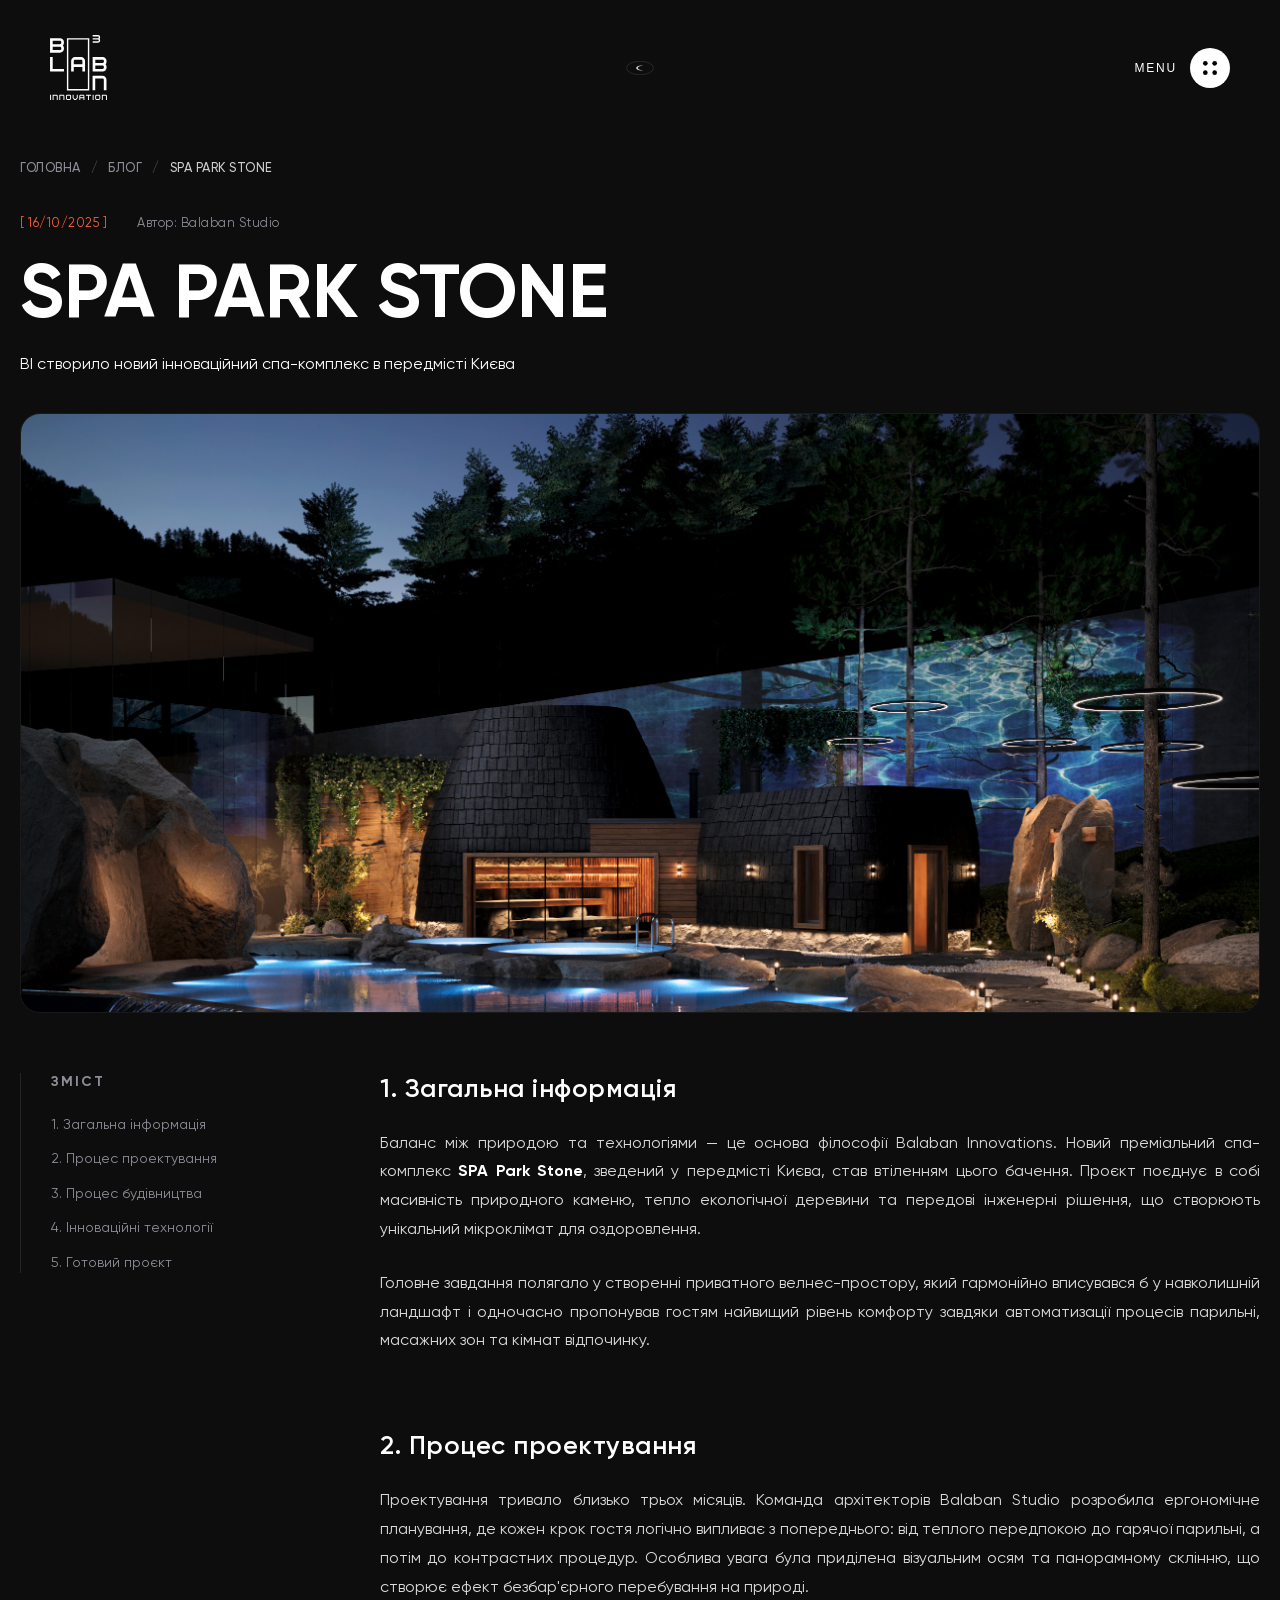
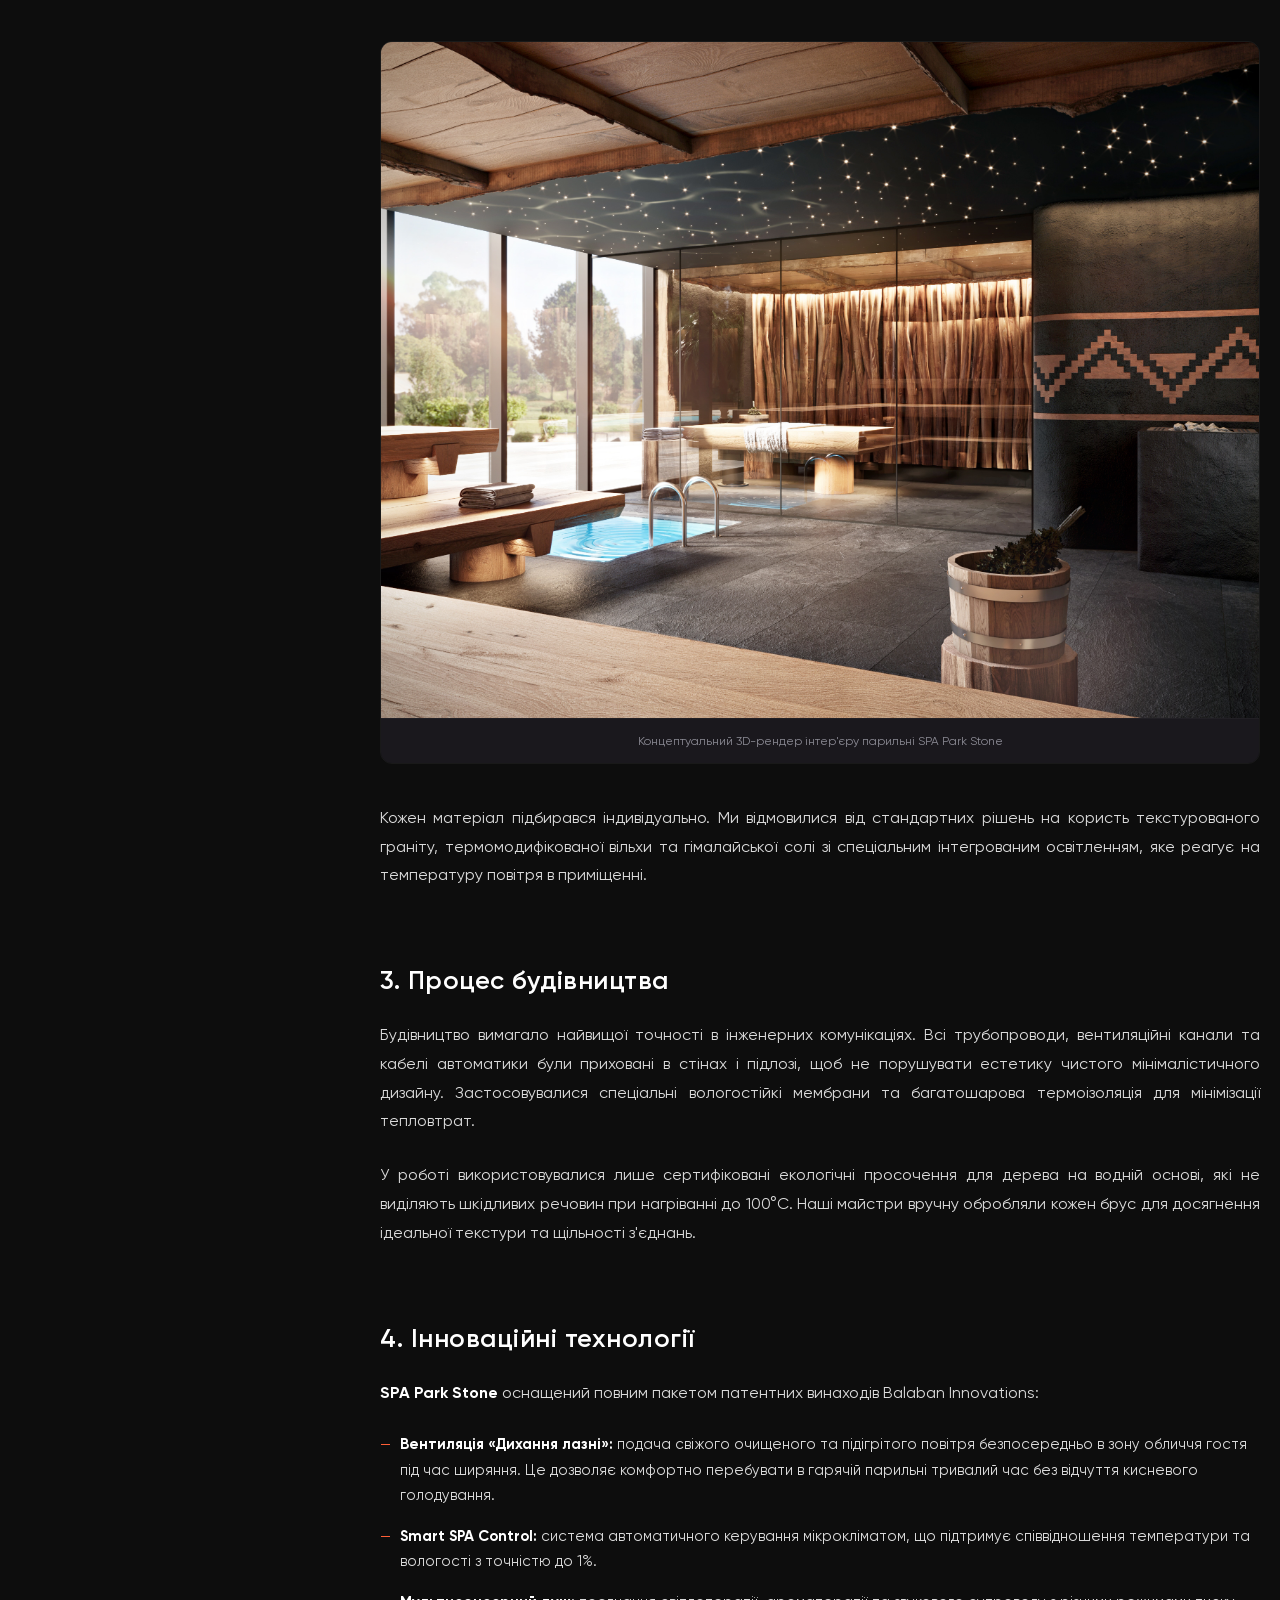
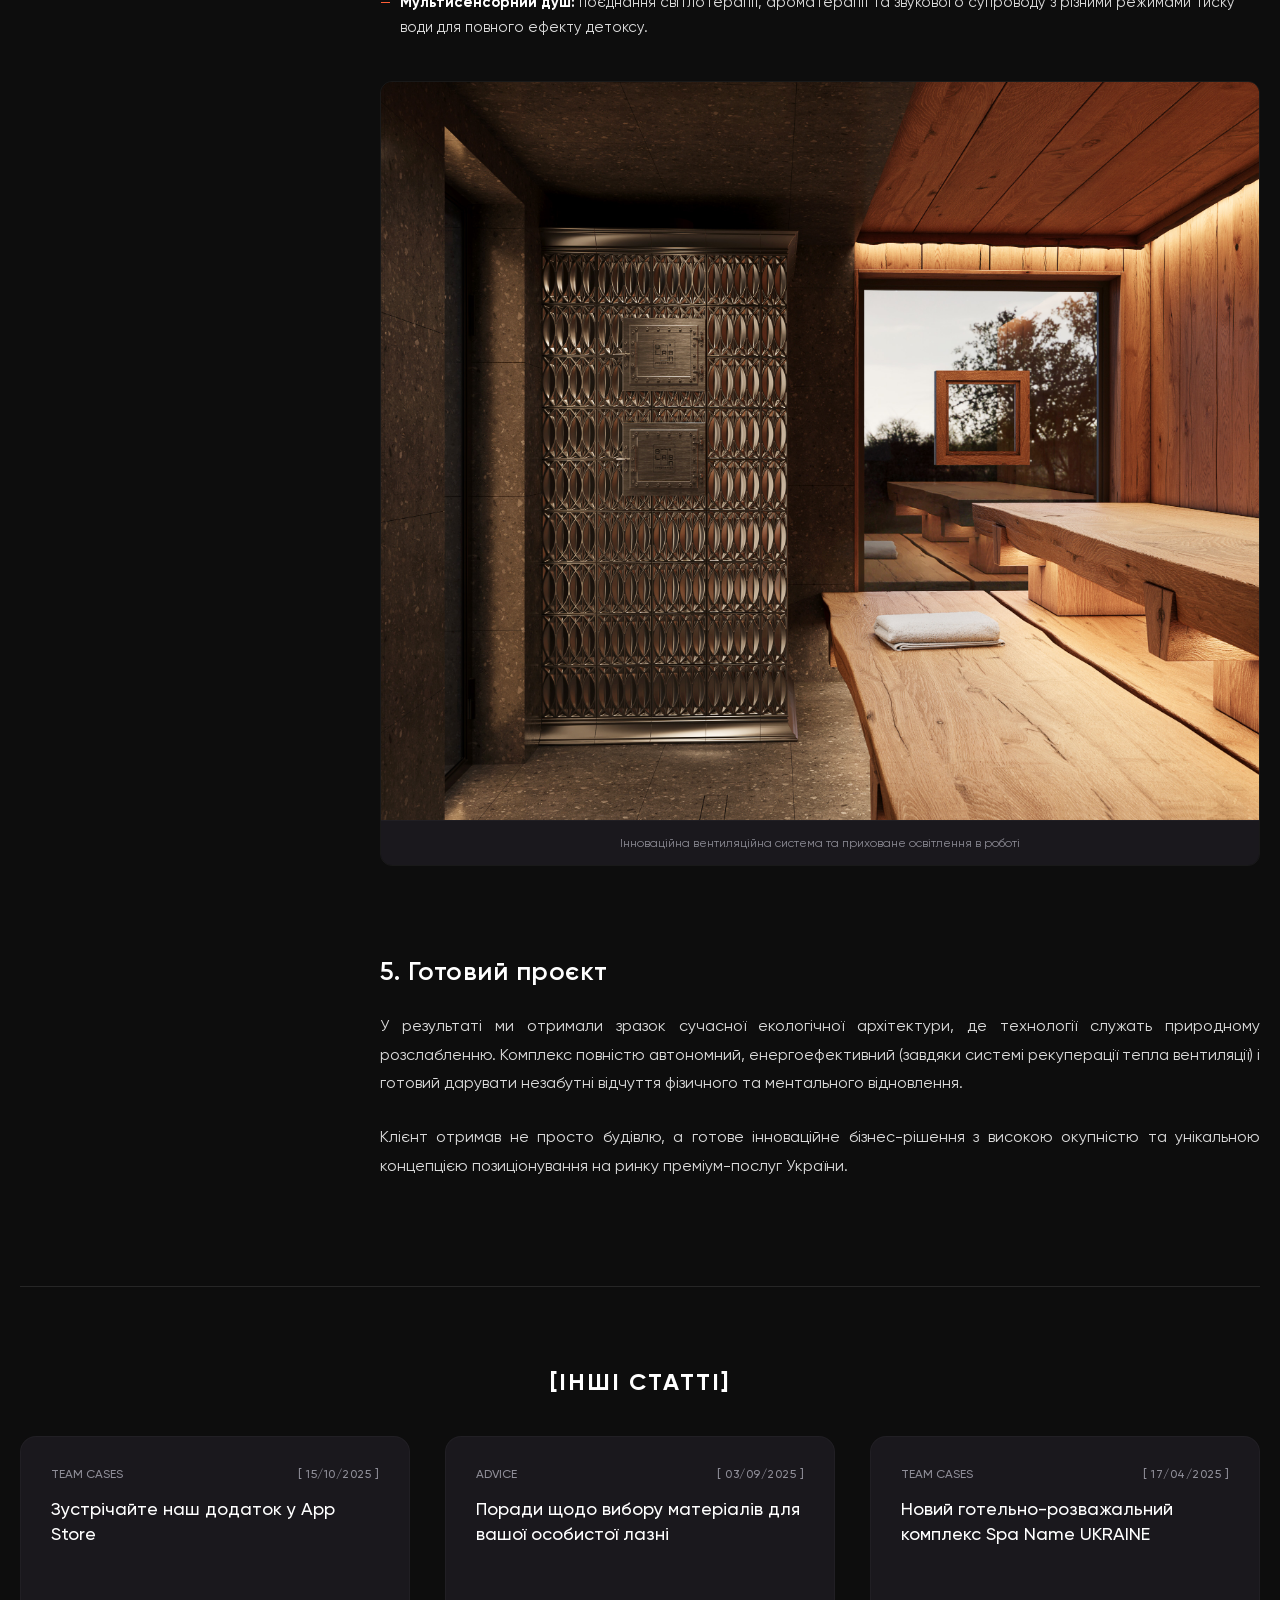
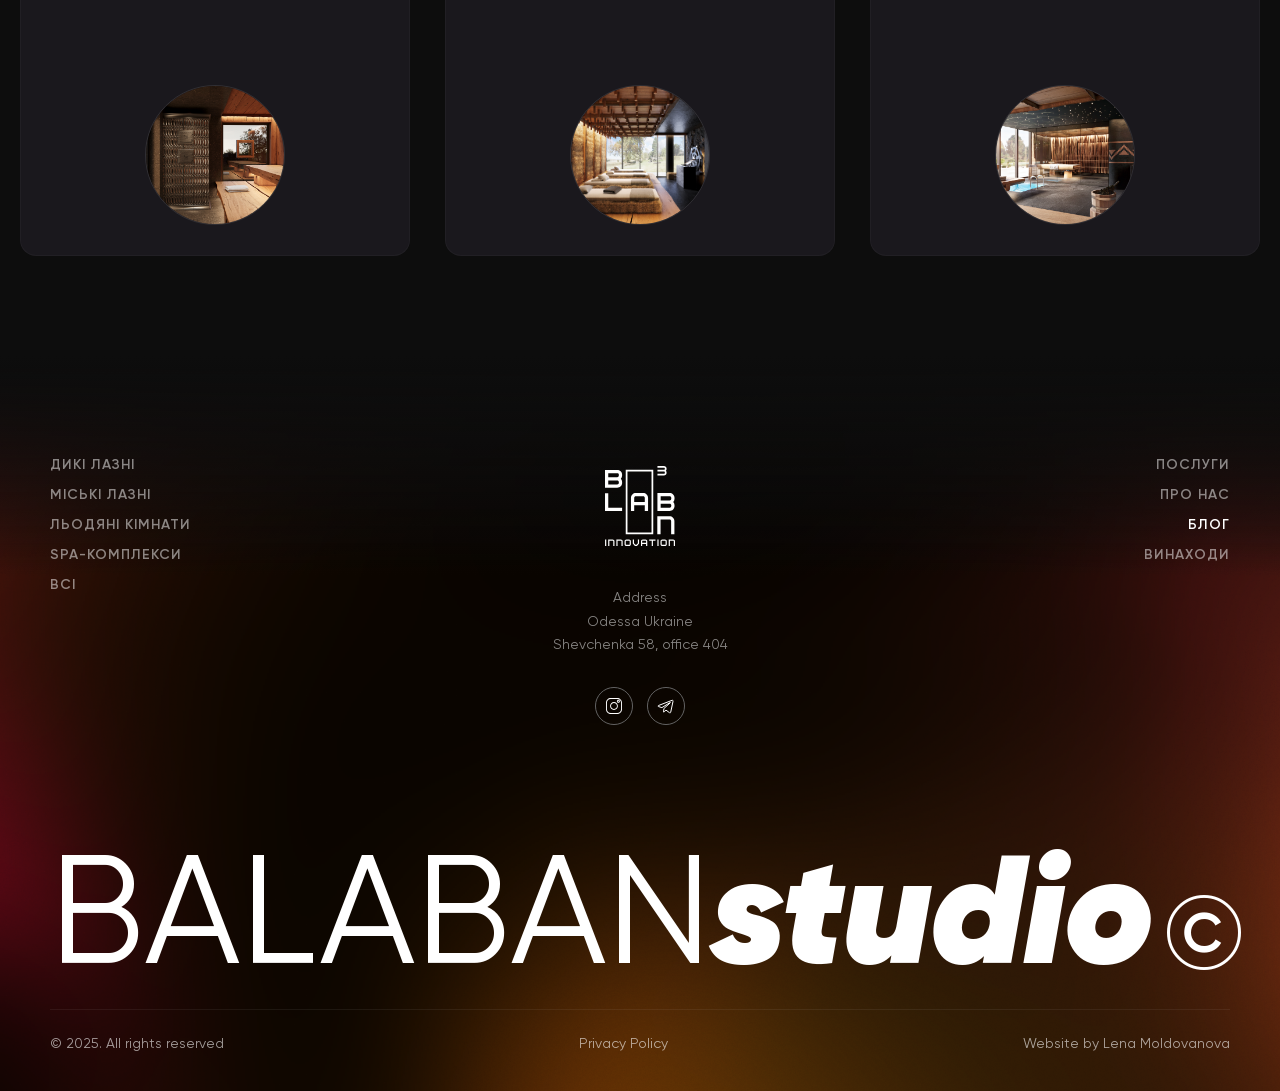
==== article.html @ e72053e7 "initial commit: Balaban Innovations SPA architecture design website" ====
<!DOCTYPE html>
<html lang="uk">
<head>
    <meta charset="UTF-8">
    <meta name="viewport" content="width=device-width, initial-scale=1.0">
    <title>SPA Park Stone: Інноваційний Велнес-Комплекс | Balaban Innovations</title>
    
    <!-- Meta Descriptions for SEO -->
    <meta name="description" content="Детальний опис проєкту SPA Park Stone від Balaban Innovations - преміальний спа-комплекс у передмісті Києва з інноваційною системою вентиляції та керування.">
    <meta name="keywords" content="SPA Park Stone, Balaban Innovations, Проєктування, Інновації, Будівництво, Вентиляція, Лазні, Україна">
    <meta name="author" content="Balaban Innovations">
    
    <!-- Google Fonts -->
    <link rel="preconnect" href="https://fonts.googleapis.com">
    <link rel="preconnect" href="https://fonts.gstatic.com" crossorigin>
    <link href="https://fonts.googleapis.com/css2?family=Manrope:wght@200..800&family=Playfair+Display:ital,wght@0,400..900;1,400..900&display=swap" rel="stylesheet">
    
    <!-- Custom CSS -->
    <link rel="stylesheet" href="index.css">
</head>
<body class="dark-theme">

    <!-- Fullscreen Menu Overlay -->
    <div id="menu-overlay" class="menu-overlay">
        <div class="menu-overlay-bg">
            <img src="assets/b7ed6073dbf8d43540d24dee2834eb2a854281fa.svg" alt="Background" class="menu-bg-img">
        </div>
        
        <!-- Menu Header -->
        <div class="menu-header">
            <div class="lang-selector">
                <button class="lang-btn active" id="lang-ua">UA</button>
                <button class="lang-btn" id="lang-en">EN</button>
            </div>
            <button class="menu-close-btn" id="menu-close-btn" aria-label="Close menu">
                <img src="assets/398cfaea7eee8ed62144285ddd6e5605c5b04856.svg" alt="Close">
            </button>
        </div>

        <!-- Right panel: Scrolling Image Columns -->
        <div class="menu-images-panel">
            <div class="menu-images-column col-left">
                <div class="menu-image-card">
                    <img src="assets/77f8e776a694dca5a559ceb76de25b1e5a9089a1.png" alt="Menu Image 1">
                </div>
                <div class="menu-image-card">
                    <img src="assets/55d1c2cc204359dd9e45816ab3c95001c6ae1427.png" alt="Menu Image 2">
                </div>
                <div class="menu-image-card">
                    <img src="assets/9094ab5f846298b0c5bd03897859955047ce2816.png" alt="Menu Image 3">
                </div>
                <div class="menu-image-card">
                    <img src="assets/77f8e776a694dca5a559ceb76de25b1e5a9089a1.png" alt="Menu Image 1">
                </div>
                <div class="menu-image-card">
                    <img src="assets/55d1c2cc204359dd9e45816ab3c95001c6ae1427.png" alt="Menu Image 2">
                </div>
                <div class="menu-image-card">
                    <img src="assets/9094ab5f846298b0c5bd03897859955047ce2816.png" alt="Menu Image 3">
                </div>
            </div>
            <div class="menu-images-column col-right">
                <div class="menu-image-card">
                    <img src="assets/71375e590e744840451a62a6d9a34f304d847728.png" alt="Menu Image 4">
                </div>
                <div class="menu-image-card">
                    <img src="assets/abb77b08b35be00ae62efe5329778d932fa464a5.png" alt="Menu Image 5">
                </div>
                <div class="menu-image-card">
                    <img src="assets/2c53e1f0eac8359384a4a141d0f98fcec2762da8.png" alt="Menu Image 6">
                </div>
                <div class="menu-image-card">
                    <img src="assets/71375e590e744840451a62a6d9a34f304d847728.png" alt="Menu Image 4">
                </div>
                <div class="menu-image-card">
                    <img src="assets/abb77b08b35be00ae62efe5329778d932fa464a5.png" alt="Menu Image 5">
                </div>
                <div class="menu-image-card">
                    <img src="assets/2c53e1f0eac8359384a4a141d0f98fcec2762da8.png" alt="Menu Image 6">
                </div>
            </div>
        </div>

        <!-- Menu Content Columns -->
        <div class="menu-content">
            <div class="menu-text-panel">
                <div class="menu-nav-links">
                    <div class="nav-item">
                        <a href="index.html#about" class="main-link">ПРО нас</a>
                    </div>
                    <div class="nav-item has-arrow">
                        <a href="index.html#services" class="main-link">КОНЦЕПЦІЯ</a>
                        <img src="assets/88a6d8dc511fc79394a28614ff3c10b4de8e8c76.svg" alt="Arrow" class="nav-arrow">
                    </div>
                    <div class="nav-item">
                        <a href="index.html#inventions" class="main-link">ВИНАХОДИ</a>
                    </div>
                    <div class="nav-item">
                        <a href="blog.html" class="main-link">БЛОГ</a>
                    </div>
                </div>

                <div class="menu-services-list">
                    <a href="index.html#hero">ПРОЕКТУВАННЯ</a>
                    <a href="index.html#hero">КОНСАЛТІНГ</a>
                    <a href="index.html#hero">БУДІВНИЦТВО</a>
                </div>

                <div class="menu-sub-links">
                    <a href="projects.html?filter=wild">Дикі лазні</a>
                    <a href="projects.html?filter=urban">Міські лазні</a>
                    <a href="projects.html?filter=spa">SPA-комплекси</a>
                    <a href="projects.html?filter=ice">Льодяні кімнати</a>
                    <a href="projects.html?filter=all">ВСІ</a>
                </div>

                <div class="menu-actions-column">
                    <div class="menu-socials">
                        <a href="#" class="social-icon" aria-label="Instagram">
                            <img src="assets/5a72bde99e2ba28123fd57d9227339618eaa6743.svg" alt="Instagram circle" class="soc-circle">
                            <img src="assets/1922f6308871868701172b20c31d0281fa9011e2.svg" alt="Instagram" class="soc-inner">
                        </a>
                        <a href="#" class="social-icon" aria-label="Telegram">
                            <img src="assets/8b938696fba03acb11511bf61ef60d412414abe4.svg" alt="Telegram" class="tele-img">
                        </a>
                    </div>
                    
                    <div class="menu-actions-list">
                        <div class="media-btn video-trigger">
                            <img src="assets/7ec2c73a644844e945f4e90162124eac5f176ad1.svg" alt="Play" class="action-icon">
                            <span>VIDEO ABOUT US</span>
                        </div>
                        <div class="media-btn download-trigger">
                            <img src="assets/6b8459ab409b63af54765745b5524b6369e088fa.svg" alt="Download" class="action-icon">
                            <div class="action-text">
                                <span>DOWNLOAD</span>
                                <span>PRESENTATION</span>
                            </div>
                        </div>
                    </div>
                </div>
            </div>
        </div>

        <div class="menu-copyright">
            <span>Всі права захищені © 2024 balaban.com</span>
            <span>Політика конфіденційності</span>
            <span>Сайт розроблений web studio</span>
        </div>
    </div>

    <!-- Header -->
    <header class="main-header" id="main-header">
        <div class="header-container">
            <div class="logo">
                <a href="index.html" aria-label="Balaban Innovations Logo">
                    <img src="assets/logo_white.svg" alt="Balaban logo">
                </a>
            </div>
            
            <button class="theme-toggle" id="theme-toggle" aria-label="Toggle Night Mode">
                <img src="assets/95f050aa4bd27f620da8c90e169b18f056b86ac4.svg" alt="Night theme icon">
            </button>
            
            <button class="menu-trigger-btn" id="menu-trigger-btn" aria-label="Open menu">
                <span class="menu-text">MENU</span>
                <img src="assets/cae1d36d2cbd5950b94bba01264b081278f1739e.svg" alt="Burger Menu Icon">
            </button>
        </div>
    </header>

    <main class="subpage-main">
        <div class="subpage-container">
            
            <!-- Breadcrumbs -->
            <nav class="breadcrumbs" aria-label="Breadcrumb">
                <a href="index.html" class="breadcrumb-link">Головна</a>
                <span class="breadcrumb-separator">/</span>
                <a href="blog.html" class="breadcrumb-link">Блог</a>
                <span class="breadcrumb-separator">/</span>
                <span class="breadcrumb-current" aria-current="page">SPA Park Stone</span>
            </nav>

            <!-- Article Header -->
            <div class="article-header">
                <div class="article-meta-top">
                    <span class="article-date">[ 16/10/2025 ]</span>
                    <span class="article-author">Автор: Balaban Studio</span>
                </div>
                <h1 class="article-main-title uppercase">SPA PARK STONE</h1>
                <p class="article-subtitle">BI створило новий інноваційний спа-комплекс в передмісті Києва</p>
            </div>

            <!-- Hero Image -->
            <div class="article-hero-image">
                <img src="assets/39b4178a59bf990c182c6c8a660c99b1b8a6c6e1.png" alt="SPA Park Stone Luxury Wellness Project">
            </div>

            <!-- Two-Column Editorial Layout -->
            <div class="article-layout">
                <!-- Left Sidebar: TOC -->
                <aside class="article-sidebar">
                    <div class="toc-sticky-container">
                        <h3 class="toc-title uppercase">Зміст</h3>
                        <nav class="article-toc" id="article-toc" aria-label="Table of contents">
                            <ul>
                                <li><a href="#section-1" class="toc-link active">1. Загальна інформація</a></li>
                                <li><a href="#section-2" class="toc-link">2. Процес проектування</a></li>
                                <li><a href="#section-3" class="toc-link">3. Процес будівництва</a></li>
                                <li><a href="#section-4" class="toc-link">4. Інноваційні технології</a></li>
                                <li><a href="#section-5" class="toc-link">5. Готовий проєкт</a></li>
                            </ul>
                        </nav>
                    </div>
                </aside>

                <!-- Right Side: Body Content -->
                <div class="article-content-body">
                    <section id="section-1" class="article-section">
                        <h2>1. Загальна інформація</h2>
                        <p>Баланс між природою та технологіями — це основа філософії Balaban Innovations. Новий преміальний спа-комплекс <strong>SPA Park Stone</strong>, зведений у передмісті Києва, став втіленням цього бачення. Проєкт поєднує в собі масивність природного каменю, тепло екологічної деревини та передові інженерні рішення, що створюють унікальний мікроклімат для оздоровлення.</p>
                        <p>Головне завдання полягало у створенні приватного велнес-простору, який гармонійно вписувався б у навколишній ландшафт і одночасно пропонував гостям найвищий рівень комфорту завдяки автоматизації процесів парильні, масажних зон та кімнат відпочинку.</p>
                    </section>

                    <section id="section-2" class="article-section">
                        <h2>2. Процес проектування</h2>
                        <p>Проектування тривало близько трьох місяців. Команда архітекторів Balaban Studio розробила ергономічне планування, де кожен крок гостя логічно випливає з попереднього: від теплого передпокою до гарячої парильні, а потім до контрастних процедур. Особлива увага була приділена візуальним осям та панорамному склінню, що створює ефект безбар'єрного перебування на природі.</p>
                        
                        <div class="article-embedded-image">
                            <img src="assets/509bbcfac927adc4f2de3a9946e60d207d366cde.png" alt="SPA Park Stone Interior Steam Room Design Mockup">
                            <span class="image-caption">Концептуальний 3D-рендер інтер'єру парильні SPA Park Stone</span>
                        </div>

                        <p>Кожен матеріал підбирався індивідуально. Ми відмовилися від стандартних рішень на користь текстурованого граніту, термомодифікованої вільхи та гімалайської солі зі спеціальним інтегрованим освітленням, яке реагує на температуру повітря в приміщенні.</p>
                    </section>

                    <section id="section-3" class="article-section">
                        <h2>3. Процес будівництва</h2>
                        <p>Будівництво вимагало найвищої точності в інженерних комунікаціях. Всі трубопроводи, вентиляційні канали та кабелі автоматики були приховані в стінах і підлозі, щоб не порушувати естетику чистого мінімалістичного дизайну. Застосовувалися спеціальні вологостійкі мембрани та багатошарова термоізоляція для мінімізації тепловтрат.</p>
                        <p>У роботі використовувалися лише сертифіковані екологічні просочення для дерева на водній основі, які не виділяють шкідливих речовин при нагріванні до 100°C. Наші майстри вручну обробляли кожен брус для досягнення ідеальної текстури та щільності з'єднань.</p>
                    </section>

                    <section id="section-4" class="article-section">
                        <h2>4. Інноваційні технології</h2>
                        <p><strong>SPA Park Stone</strong> оснащений повним пакетом патентних винаходів Balaban Innovations:</p>
                        <ul>
                            <li><strong>Вентиляція «Дихання лазні»:</strong> подача свіжого очищеного та підігрітого повітря безпосередньо в зону обличчя гостя під час ширяння. Це дозволяє комфортно перебувати в гарячій парильні тривалий час без відчуття кисневого голодування.</li>
                            <li><strong>Smart SPA Control:</strong> система автоматичного керування мікрокліматом, що підтримує співвідношення температури та вологості з точністю до 1%.</li>
                            <li><strong>Мультисенсорний душ:</strong> поєднання світлотерапії, ароматерапії та звукового супроводу з різними режимами тиску води для повного ефекту детоксу.</li>
                        </ul>

                        <div class="article-embedded-image">
                            <img src="assets/d40263d9b0390583cb822a9d7d096f82e1a159a6.png" alt="Sauna air ventilation steam integration layout">
                            <span class="image-caption">Інноваційна вентиляційна система та приховане освітлення в роботі</span>
                        </div>
                    </section>

                    <section id="section-5" class="article-section">
                        <h2>5. Готовий проєкт</h2>
                        <p>У результаті ми отримали зразок сучасної екологічної архітектури, де технології служать природному розслабленню. Комплекс повністю автономний, енергоефективний (завдяки системі рекуперації тепла вентиляції) і готовий дарувати незабутні відчуття фізичного та ментального відновлення.</p>
                        <p>Клієнт отримав не просто будівлю, а готове інноваційне бізнес-рішення з високою окупністю та унікальною концепцією позиціонування на ринку преміум-послуг України.</p>
                    </section>
                </div>
            </div>

            <!-- related articles footer -->
            <div class="article-related-section">
                <h2 class="related-title uppercase">[Інші статті]</h2>
                <div class="related-grid">
                    
                    <!-- Related 1 -->
                    <div class="blog-grid-card">
                        <a href="article.html" class="blog-card-link">
                            <div class="blog-card-meta">
                                <span class="blog-card-category">TEAM CASES</span>
                                <span class="blog-card-date">[ 15/10/2025 ]</span>
                            </div>
                            <h3 class="blog-card-title">Зустрічайте наш додаток у App Store</h3>
                            <div class="blog-card-image circle-mask">
                                <img src="assets/d40263d9b0390583cb822a9d7d096f82e1a159a6.png" alt="App Store mobile application">
                            </div>
                        </a>
                    </div>

                    <!-- Related 2 -->
                    <div class="blog-grid-card">
                        <a href="article.html" class="blog-card-link">
                            <div class="blog-card-meta">
                                <span class="blog-card-category">ADVICE</span>
                                <span class="blog-card-date">[ 03/09/2025 ]</span>
                            </div>
                            <h3 class="blog-card-title">Поради щодо вибору матеріалів для вашої особистої лазні</h3>
                            <div class="blog-card-image circle-mask">
                                <img src="assets/032271e1f4c944d5912679cc836fcaffb5b8a53f.png" alt="Premium materials showcase">
                            </div>
                        </a>
                    </div>

                    <!-- Related 3 -->
                    <div class="blog-grid-card">
                        <a href="article.html" class="blog-card-link">
                            <div class="blog-card-meta">
                                <span class="blog-card-category">TEAM CASES</span>
                                <span class="blog-card-date">[ 17/04/2025 ]</span>
                            </div>
                            <h3 class="blog-card-title">Новий готельно-розважальний комплекс Spa Name UKRAINE</h3>
                            <div class="blog-card-image circle-mask">
                                <img src="assets/509bbcfac927adc4f2de3a9946e60d207d366cde.png" alt="Spa Name Ukraine visualization">
                            </div>
                        </a>
                    </div>

                </div>
            </div>

        </div>
    </main>

    <!-- FUTER (FOOTER) -->
    <footer class="main-footer">
        <!-- Vanta Fog Background -->
        <div id="footer-vanta-bg" style="position: absolute; inset: 0; z-index: 1; pointer-events: none;"></div>

        <!-- Curve backdrop SVG path -->
        <div class="footer-curve-backdrop" style="z-index: 2;">
            <img src="assets/c9de35330a1ec004775dedee46743151b829124f.svg" alt="Vector curve divider" class="curve-backdrop-img">
        </div>

        <!-- Premium Grit Noise Overlay -->
        <div class="footer-noise-overlay" style="background-image: url('assets/g0QcWrxr87K0ufOxIUFBakwYA8.png');"></div>

        <!-- Content Overlay -->
        <div class="footer-content">
            <div class="footer-grid">
                <!-- Left Column -->
                <div class="footer-links-col align-left">
                    <a href="index.html#projects-section" class="footer-link uppercase">Дикі лазні</a>
                    <a href="index.html#projects-section" class="footer-link uppercase">Міські лазні</a>
                    <a href="index.html#projects-section" class="footer-link uppercase">Льодяні кімнати</a>
                    <a href="index.html#projects-section" class="footer-link uppercase">SPA-комплекси</a>
                    <a href="index.html#projects-section" class="footer-link uppercase">ВСІ</a>
                </div>

                <!-- Center Column -->
                <div class="footer-center-col">
                    <div class="footer-logo">
                        <img src="assets/logo_white.svg" alt="Balaban logo symbol" class="footer-logo-img">
                    </div>
                    
                    <div class="footer-address">
                        <p>Address</p>
                        <p>Odessa Ukraine</p>
                        <p>Shevchenka 58, office 404</p>
                    </div>

                    <div class="footer-socials">
                        <a href="#" class="social-icon">
                            <img src="assets/fcf46cfc7739fdbb090897f9de7036244121c4f0.svg" alt="Instagram background circle" class="soc-circle">
                            <img src="assets/1922f6308871868701172b20c31d0281fa9011e2.svg" alt="Instagram icon symbol" class="soc-inner">
                        </a>
                        <a href="#" class="social-icon">
                            <img src="assets/8be816f251de532df5c406552d134b9bc26a128a.svg" alt="Telegram logo icon" class="tele-img">
                        </a>
                    </div>
                </div>

                <!-- Right Column -->
                <div class="footer-links-col align-right">
                    <a href="index.html#hero" class="footer-link uppercase">ПОСЛУГИ</a>
                    <a href="index.html#about" class="footer-link uppercase">ПРО НАС</a>
                    <a href="blog.html" class="footer-link uppercase active">БЛОГ</a>
                    <a href="index.html#inventions" class="footer-link uppercase">Винаходи</a>
                </div>
            </div>

            <!-- Large Decorative Text -->
            <div class="footer-branding-big">
                <span class="serif-brand-text">Balaban</span>
                <div class="serif-studio-text">
                    <span>studio</span>
                    <span class="copyright-symbol">©</span>
                </div>
            </div>

            <!-- Footer copyright bottom row -->
            <div class="footer-bottom-row">
                <span>© 2025. All rights reserved</span>
                <span>Privacy Policy</span>
                <span>Website by Lena Moldovanova</span>
            </div>
        </div>
    </footer>

    <!-- Vanta.js Scripts -->
    <script src="three.r134.min.js"></script>
    <script src="vanta.fog.min.js"></script>
    <script>
        document.addEventListener('DOMContentLoaded', () => {
            VANTA.FOG({
                el: "#footer-vanta-bg",
                mouseControls: true,
                touchControls: true,
                gyroControls: false,
                minHeight: 200.00,
                minWidth: 200.00,
                highlightColor: 0xff8700,
                midtoneColor: 0x111111,
                lowlightColor: 0xfa0040,
                baseColor: 0x0,
                blurFactor: 0.90,
                zoom: 0.40
            });

            // ScrollSpy Table of Contents Highlighter
            const tocLinks = document.querySelectorAll('.toc-link');
            const sections = document.querySelectorAll('.article-section');

            function highlightTOC() {
                let currentSectionId = '';
                sections.forEach(section => {
                    const sectionTop = section.offsetTop;
                    // Check if current scroll position is past the top of the section (offset by some header padding)
                    if (window.scrollY >= sectionTop - 180) {
                        currentSectionId = section.getAttribute('id');
                    }
                });

                tocLinks.forEach(link => {
                    if (link.getAttribute('href') === `#${currentSectionId}`) {
                        link.classList.add('active');
                    } else {
                        link.classList.remove('active');
                    }
                });
            }

            window.addEventListener('scroll', highlightTOC);
            highlightTOC(); // run initially
        });
    </script>

    <!-- Custom JS -->
    <script src="main.js"></script>
</body>
</html>
---- index.css ----
/* ==========================================================================
   Balaban Studio - Premium Stylesheet
   ========================================================================== */

/* --- Custom Local Fonts --- */

/* Gilroy */
@font-face {
    font-family: 'Gilroy';
    src: url('fonts/Gilroy-Thin.ttf') format('truetype');
    font-weight: 100;
    font-style: normal;
    font-display: swap;
}
@font-face {
    font-family: 'Gilroy';
    src: url('fonts/Gilroy-UltraLight.ttf') format('truetype');
    font-weight: 200;
    font-style: normal;
    font-display: swap;
}
@font-face {
    font-family: 'Gilroy';
    src: url('fonts/Gilroy-Light.ttf') format('truetype');
    font-weight: 300;
    font-style: normal;
    font-display: swap;
}
@font-face {
    font-family: 'Gilroy';
    src: url('fonts/Gilroy-Regular.ttf') format('truetype');
    font-weight: 400;
    font-style: normal;
    font-display: swap;
}
@font-face {
    font-family: 'Gilroy';
    src: url('fonts/Gilroy-Medium.ttf') format('truetype');
    font-weight: 500;
    font-style: normal;
    font-display: swap;
}
@font-face {
    font-family: 'Gilroy';
    src: url('fonts/Gilroy-SemiBold.ttf') format('truetype');
    font-weight: 600;
    font-style: normal;
    font-display: swap;
}
@font-face {
    font-family: 'Gilroy';
    src: url('fonts/Gilroy-Bold.ttf') format('truetype');
    font-weight: 700;
    font-style: normal;
    font-display: swap;
}
@font-face {
    font-family: 'Gilroy';
    src: url('fonts/Gilroy-ExtraBold.ttf') format('truetype');
    font-weight: 800;
    font-style: normal;
    font-display: swap;
}
@font-face {
    font-family: 'Gilroy';
    src: url('fonts/Gilroy-Black.ttf') format('truetype');
    font-weight: 900;
    font-style: normal;
    font-display: swap;
}
@font-face {
    font-family: 'Gilroy';
    src: url('fonts/Gilroy-HeavyItalic.ttf') format('truetype');
    font-weight: 900;
    font-style: italic;
    font-display: swap;
}

/* Graphik */
@font-face {
    font-family: 'Graphik';
    src: url('fonts/Graphik-Thin-Trial.otf') format('opentype');
    font-weight: 100;
    font-style: normal;
    font-display: swap;
}
@font-face {
    font-family: 'Graphik';
    src: url('fonts/Graphik-Extralight-Trial.otf') format('opentype');
    font-weight: 200;
    font-style: normal;
    font-display: swap;
}
@font-face {
    font-family: 'Graphik';
    src: url('fonts/Graphik-Light-Trial.otf') format('opentype');
    font-weight: 300;
    font-style: normal;
    font-display: swap;
}
@font-face {
    font-family: 'Graphik';
    src: url('fonts/Graphik-Regular-Trial.otf') format('opentype');
    font-weight: 400;
    font-style: normal;
    font-display: swap;
}
@font-face {
    font-family: 'Graphik';
    src: url('fonts/Graphik-Medium-Trial.otf') format('opentype');
    font-weight: 500;
    font-style: normal;
    font-display: swap;
}
@font-face {
    font-family: 'Graphik';
    src: url('fonts/Graphik-Semibold-Trial.otf') format('opentype');
    font-weight: 600;
    font-style: normal;
    font-display: swap;
}
@font-face {
    font-family: 'Graphik';
    src: url('fonts/Graphik-Bold-Trial.otf') format('opentype');
    font-weight: 700;
    font-style: normal;
    font-display: swap;
}
@font-face {
    font-family: 'Graphik';
    src: url('fonts/Graphik-Super-Trial.otf') format('opentype');
    font-weight: 800;
    font-style: normal;
    font-display: swap;
}
@font-face {
    font-family: 'Graphik';
    src: url('fonts/Graphik-Black-Trial.otf') format('opentype');
    font-weight: 900;
    font-style: normal;
    font-display: swap;
}

/* Design Tokens & CSS Custom Variables */
:root {
    --bg-dark: #0d0d0d;
    --bg-card: #1a181d;
    --bg-card-hover: #26232b;
    --text-white: #ffffff;
    --text-gray: #8f8e98;
    --text-muted: rgba(143, 142, 152, 0.5);
    --accent-orange: #ff5e36;
    --accent-red: #ff2a2a;
    --accent-yellow: #ffb800;
    --transition-smooth: all 0.6s cubic-bezier(0.25, 1, 0.5, 1);
    --transition-fast: all 0.3s ease;
    
    /* Fonts mapping */
    --font-primary: 'Gilroy', 'Manrope', sans-serif;
    --font-serif: 'Gilroy', sans-serif;
    --font-display: 'Gilroy', 'Manrope', sans-serif;
    
    --header-bg-scrolled: rgba(13, 13, 13, 0.85);
    
    /* Accessibility and theme tokens */
    --cursor-bg: rgba(26, 24, 29, 0.4);
    --cursor-border: rgba(255, 255, 255, 0.2);
    --placeholder-color: rgba(255, 255, 255, 0.65);
}

/* Day Theme overrides */
body.light-theme {
    --bg-dark: #f5f5f7;
    --bg-card: #e5e5ea;
    --bg-card-hover: #d1d1d6;
    --text-white: #1c1c1e;
    --text-gray: #55555c;
    --text-muted: rgba(85, 85, 92, 0.6);
    
    --header-bg-scrolled: rgba(245, 245, 247, 0.85);
    
    /* Accessibility and theme tokens */
    --cursor-bg: rgba(229, 229, 234, 0.4);
    --cursor-border: rgba(0, 0, 0, 0.2);
    --placeholder-color: rgba(0, 0, 0, 0.65);
}

/* Reset and Base Styles */
* {
    margin: 0;
    padding: 0;
    box-sizing: border-box;
}

html {
    scroll-behavior: smooth;
    overflow-x: hidden;
}

body {
    background-color: var(--bg-dark);
    color: var(--text-white);
    font-family: var(--font-primary);
    overflow-x: hidden;
    position: relative;
    transition: background-color 0.8s ease, color 0.8s ease;
}

/* Custom Scrollbar */
::-webkit-scrollbar {
    width: 6px;
}
::-webkit-scrollbar-track {
    background: var(--bg-dark);
}
::-webkit-scrollbar-thumb {
    background: var(--bg-card);
    border-radius: 3px;
}
::-webkit-scrollbar-thumb:hover {
    background: var(--text-gray);
}

/* Typography Utilities */
.uppercase {
    text-transform: uppercase;
}

.text-left {
    text-align: left;
}

.text-right {
    text-align: right;
}

.highlight-text {
    font-family: var(--font-primary);
    font-weight: 300;
}

/* Custom Cursor Overlay */
.custom-read-cursor {
    position: fixed;
    width: 90px;
    height: 90px;
    background: var(--cursor-bg);
    border: 1px solid var(--cursor-border);
    backdrop-filter: blur(5px);
    border-radius: 50%;
    pointer-events: none;
    z-index: 9999;
    display: flex;
    align-items: center;
    justify-content: center;
    transform: translate(-50%, -50%) scale(0);
    transition: transform 0.3s cubic-bezier(0.175, 0.885, 0.32, 1.275);
}

.custom-read-cursor span {
    font-size: 14px;
    font-weight: 600;
    letter-spacing: 2px;
    color: #fff;
    pointer-events: none;
}

.custom-read-cursor.visible {
    transform: translate(-50%, -50%) scale(1);
}

/* ==========================================================================
   Header & Navigation
   ========================================================================== */
.main-header {
    position: fixed;
    top: 0;
    left: 0;
    width: 100%;
    z-index: 1000;
    padding: 35px 50px 0 50px;
    transition: padding 0.3s ease, background-color 0.3s ease, backdrop-filter 0.3s ease, box-shadow 0.3s ease;
}

.main-header.scrolled {
    padding: 15px 50px 0 50px;
    background-color: var(--header-bg-scrolled);
    backdrop-filter: blur(10px);
    box-shadow: 0 10px 30px rgba(0, 0, 0, 0.3);
}

.main-header.scrolled .header-divider {
    opacity: 0.5;
    margin: 10px auto 0 auto;
}

.header-container {
    max-width: 100%;
    margin: 0 auto;
    display: flex;
    align-items: center;
    justify-content: space-between;
    height: 65px;
    position: relative;
}

.logo img {
    height: 65px;
    width: auto;
    display: block;
}

.theme-toggle {
    position: absolute;
    left: 50%;
    margin-left: -14px;
    background: none;
    border: none;
    cursor: pointer;
    width: 28px;
    height: 28px;
    padding: 0;
    display: flex;
    align-items: center;
    justify-content: center;
    opacity: 0.8;
    transition: transform 0.5s ease, opacity 0.3s ease;
}

.theme-toggle:hover {
    transform: rotate(45deg);
    opacity: 1;
}

.theme-toggle img {
    width: 100%;
    height: 100%;
    object-fit: contain;
}

.menu-trigger-btn {
    display: flex;
    align-items: center;
    gap: 13px;
    background: none;
    border: none;
    cursor: pointer;
    color: var(--text-white);
    padding: 0;
    transition: opacity 0.3s ease;
}

.menu-trigger-btn:hover {
    opacity: 0.7;
}

.menu-text {
    font-size: 12px;
    font-weight: 500;
    letter-spacing: 1.8px;
}

.menu-trigger-btn img {
    width: 40px;
    height: 40px;
    display: block;
}

.header-divider {
    max-width: 100%;
    margin: 15px auto 0 auto;
}

.header-divider img {
    width: 100%;
    height: 1px;
    display: block;
}

/* Fullscreen Menu Overlay */
.menu-overlay {
    position: fixed;
    top: 0;
    left: 0;
    width: 100%;
    height: 100%;
    background-color: var(--bg-card);
    z-index: 9999;
    display: flex;
    flex-direction: column;
    justify-content: space-between;
    padding: 45px 50px;
    opacity: 0;
    visibility: hidden;
    transform: translateY(-100%);
    transition: opacity 0.6s ease, transform 0.6s cubic-bezier(0.16, 1, 0.3, 1), visibility 0.6s;
}

.menu-overlay.open {
    opacity: 1;
    visibility: visible;
    transform: translateY(0);
}

.menu-overlay-bg {
    position: absolute;
    top: 0;
    left: 0;
    width: 100%;
    height: 780px;
    pointer-events: none;
    z-index: 1;
    overflow: hidden;
}

.menu-bg-img {
    width: 100%;
    height: 100%;
    object-fit: cover;
    opacity: 0.3;
}

.menu-header {
    position: relative;
    z-index: 5;
    display: flex;
    align-items: center;
    justify-content: space-between;
}

.lang-selector {
    display: flex;
    gap: 15px;
}

.lang-btn {
    position: relative;
    background: none;
    border: none;
    color: var(--text-gray);
    font-size: 12px;
    font-weight: 600;
    letter-spacing: 0.6px;
    cursor: pointer;
    width: 40px;
    height: 40px;
    border-radius: 50%;
    border: 1px solid transparent;
    display: flex;
    align-items: center;
    justify-content: center;
    transition: var(--transition-fast);
}

.lang-btn.active {
    color: #fff;
    border-color: rgba(255, 255, 255, 0.4);
}

.menu-close-btn {
    background: none;
    border: none;
    cursor: pointer;
    width: 40px;
    height: 40px;
    display: flex;
    align-items: center;
    justify-content: center;
    transition: transform 0.3s ease;
}

.menu-close-btn:hover {
    transform: rotate(90deg);
}

.menu-close-btn img {
    width: 100%;
    height: 100%;
}

.menu-content {
    position: relative;
    z-index: 5;
    display: grid;
    grid-template-columns: 1.15fr 1fr;
    gap: 60px;
    margin-top: 40px;
    width: 100%;
    max-width: 100%;
    flex-grow: 1;
    align-items: center;
}

/* Left panel: Text Navigation Grid */
.menu-text-panel {
    display: grid;
    grid-template-columns: 1.2fr 1fr;
    grid-template-rows: auto auto;
    gap: 60px 40px;
    width: 100%;
}

/* Right panel: Scrolling Image Columns */
.menu-images-panel {
    position: absolute;
    top: 0;
    right: 50px;
    width: calc((100% - 160px) / 2.15);
    height: 100%;
    max-height: none;
    overflow: hidden;
    display: grid;
    grid-template-columns: 1fr 1fr;
    gap: 20px;
    z-index: 2;
}

.menu-images-column {
    display: flex;
    flex-direction: column;
    gap: 20px;
    will-change: transform;
}

.menu-images-column.col-left {
    animation: menuScrollUp 70s linear infinite;
}

.menu-images-column.col-right {
    animation: menuScrollDown 70s linear infinite;
}

.menu-image-card {
    width: 100%;
    height: 260px;
    border-radius: 12px;
    overflow: hidden;
}

.menu-image-card img {
    width: 100%;
    height: 100%;
    object-fit: cover;
}

@keyframes menuScrollUp {
    0% { transform: translateY(0); }
    100% { transform: translateY(-50%); }
}

@keyframes menuScrollDown {
    0% { transform: translateY(-50%); }
    100% { transform: translateY(0); }
}

.menu-actions-column {
    display: flex;
    flex-direction: column;
    gap: 30px;
    align-items: flex-start;
}

.menu-actions-list {
    display: flex;
    flex-direction: column;
    gap: 20px;
}

.menu-nav-links {
    display: flex;
    flex-direction: column;
    gap: 30px;
}

.nav-item {
    display: flex;
    align-items: center;
    gap: 15px;
}

.main-link {
    font-size: 28px;
    font-weight: 600;
    letter-spacing: 4.2px;
    color: #fff;
    text-decoration: none;
    text-transform: uppercase;
    transition: var(--transition-fast);
}

.main-link:hover {
    color: var(--accent-orange);
    transform: translateX(10px);
}

.nav-arrow {
    width: 18px;
    height: 18px;
}

.menu-sub-links,
.menu-services-list {
    display: flex;
    flex-direction: column;
    gap: 16px;
}

.menu-sub-links a,
.menu-services-list a {
    font-size: 12px;
    font-weight: 600;
    letter-spacing: 1.8px;
    color: #fff;
    text-decoration: none;
    text-transform: uppercase;
    transition: var(--transition-fast);
}

.menu-sub-links a {
    color: var(--text-white);
}

.menu-sub-links a:hover,
.menu-services-list a:hover {
    color: var(--accent-orange);
}

/* menu-footer-actions replaced with grid stack */

.media-btn {
    display: flex;
    align-items: center;
    gap: 15px;
    cursor: pointer;
    font-size: 12px;
    font-weight: 600;
    letter-spacing: 1.8px;
    color: #fff;
    transition: var(--transition-fast);
}

.media-btn:hover {
    opacity: 0.7;
}

.action-icon {
    width: 38px;
    height: 38px;
}

.action-text {
    display: flex;
    flex-direction: column;
    line-height: 1.3;
}

.menu-socials {
    display: flex;
    gap: 15px;
    margin-left: 0;
}



.social-icon {
    position: relative;
    width: 38px;
    height: 38px;
    display: flex;
    align-items: center;
    justify-content: center;
}

.soc-circle {
    width: 100%;
    height: 100%;
}

.soc-inner {
    position: absolute;
    width: 16px;
    height: 16px;
}

.tele-img {
    width: 38px;
    height: 38px;
}

.menu-copyright {
    position: relative;
    z-index: 5;
    display: flex;
    justify-content: space-between;
    font-size: 12px;
    color: var(--text-white);
    opacity: 0.4;
    border-top: 1px solid rgba(255, 255, 255, 0.1);
    padding-top: 25px;
    margin-top: 30px;
}

/* ==========================================================================
   Section 1: Hero
   ========================================================================== */
.section-hero {
    position: relative;
    height: 1180px;
    width: 100%;
    overflow: hidden;
    display: flex;
    flex-direction: column;
    justify-content: flex-end;
    padding-bottom: 50px;
}

.hero-bg-container {
    position: absolute;
    top: 0;
    left: 0;
    width: 100%;
    height: 100%;
    z-index: 1;
}

.hero-bg-img {
    width: 100%;
    height: 100%;
    object-fit: cover;
}

.hero-overlay {
    position: absolute;
    inset: 0;
    background: linear-gradient(180deg, rgba(0,0,0,0.9) 0%, rgba(0,0,0,0.4) 50%, rgba(0,0,0,0.95) 100%);
    z-index: 2;
}

/* Grid Lines Overlay */
.hero-grid-overlay {
    position: absolute;
    inset: 0;
    z-index: 2;
    pointer-events: none;
}

.grid-bracket {
    position: absolute;
    top: 100px;
    left: 50px;
    right: 50px;
    height: 40px;
    border-top: 1px solid rgba(255, 255, 255, 0.12);
    border-left: 1px solid rgba(255, 255, 255, 0.12);
    border-right: 1px solid rgba(255, 255, 255, 0.12);
}

.grid-line-vertical {
    position: absolute;
    top: 100px;
    bottom: 0;
    width: 1px;
    background: rgba(255, 255, 255, 0.06);
}

.grid-line-vertical.col-left {
    left: 50px;
}

.grid-line-vertical.col-center {
    left: 50%;
    top: 0;
}

.grid-line-vertical.col-right {
    right: 50px;
}

.grid-line-horizontal.accordion-top {
    position: absolute;
    top: 530px;
    left: 50px;
    right: 50px;
    height: 1px;
    background: rgba(255, 255, 255, 0.06);
}

.grid-diagonals {
    position: absolute;
    inset: 0;
    width: 100%;
    height: 100%;
}

.hero-title-container {
    position: absolute;
    top: 160px;
    left: 50px;
    z-index: 4;
    pointer-events: none;
}

.hero-title {
    font-family: var(--font-display);
    font-size: clamp(48px, 8vw, 125px);
    font-weight: 700;
    letter-spacing: 3.75px;
    line-height: 1;
    color: #fff;
    opacity: 0.95;
    text-shadow: 0 10px 30px rgba(0,0,0,0.5);
}

.hero-add-left,
.hero-add-right {
    position: absolute;
    top: 530px;
    z-index: 15;
}

.hero-add-left {
    left: 50px;
    transform: translate(-50%, -50%);
}

.hero-add-right {
    right: 50px;
    transform: translate(50%, -50%);
}

/* 6-Column Accordion */
.hero-accordion-container {
    position: relative;
    z-index: 10;
    max-width: 100%;
    width: calc(100% - 100px);
    margin: 0 auto;
    height: 650px;
    display: flex;
    gap: 1px; /* border separations */
    background-color: rgba(255, 255, 255, 0.1);
}

.accordion-col {
    flex: 1;
    background-color: var(--bg-card);
    position: relative;
    display: flex;
    flex-direction: column;
    justify-content: space-between;
    align-items: center;
    padding: 30px 20px;
    overflow: hidden;
    cursor: pointer;
    transition: var(--transition-smooth);
}

/* Accordion hover backgrounds */
.accordion-col::before {
    content: '';
    position: absolute;
    inset: 0;
    background-image: var(--bg-url);
    background-size: cover;
    background-position: center;
    opacity: 0;
    z-index: 1;
    transition: opacity 0.8s ease, transform 1.2s ease;
    transform: scale(1.1);
}

.accordion-col::after {
    content: '';
    position: absolute;
    inset: 0;
    background: linear-gradient(180deg, rgba(0,0,0,0.2) 0%, rgba(0,0,0,0.85) 100%);
    opacity: 0;
    z-index: 2;
    transition: opacity 0.8s ease;
}

.accordion-col.active {
    flex: 2.8;
}

.accordion-col.active::before {
    opacity: 0.75;
    transform: scale(1);
}

.accordion-col.active::after {
    opacity: 1;
}

.col-content-wrapper {
    position: relative;
    z-index: 5;
    height: 100%;
    display: flex;
    flex-direction: column;
    justify-content: space-between;
    align-items: center;
    width: 100%;
}

.plus-icon-container {
    width: 50px;
    height: 50px;
    display: flex;
    align-items: center;
    justify-content: center;
    position: relative;
}

.custom-cross {
    width: 36px;
    height: 36px;
    position: relative;
    transition: transform 0.6s ease;
}

.cross-line {
    background-color: #fff;
    position: absolute;
    transition: var(--transition-fast);
}

.cross-line.vertical {
    width: 2px;
    height: 36px;
    left: 17px;
    top: 0;
}

.cross-line.horizontal {
    width: 36px;
    height: 2px;
    left: 0;
    top: 17px;
}

.accordion-icon {
    width: 36px;
    height: 36px;
    object-fit: contain;
    transition: transform 0.3s ease;
}

.accordion-col:hover .accordion-icon {
    transform: scale(1.08);
}

.accordion-col.active .accordion-icon {
    transform: scale(1.08);
}

.col-title-rotate {
    transform: rotate(-90deg);
    white-space: nowrap;
    margin: auto 0;
    transition: transform 0.6s ease;
}

.col-title-rotate h2 {
    font-size: clamp(14px, 1.8vw, 22px);
    font-weight: 600;
    letter-spacing: 1.54px;
    color: #fff;
}

.accordion-col.active .col-title-rotate {
    transform: rotate(-90deg);
    margin: auto 0;
}

.dot-indicator {
    width: 40px;
    height: 20px;
    position: relative;
    display: flex;
    align-items: center;
    justify-content: center;
}

.dot-small {
    position: absolute;
    width: 6px;
    height: 6px;
    transition: var(--transition-fast);
}

.dot-active {
    position: absolute;
    width: 40px;
    height: 20px;
    opacity: 0;
    transform: scale(0.5);
    transition: var(--transition-smooth);
}

.accordion-col.active .dot-small {
    opacity: 0;
}

.accordion-col.active .dot-active {
    opacity: 1;
    transform: scale(1);
}

/* Expanded text details */
.col-expanded-details {
    position: absolute;
    bottom: 80px;
    left: 30px;
    right: 30px;
    z-index: 5;
    opacity: 0;
    transform: translateY(20px);
    pointer-events: none;
    transition: opacity 0.5s ease 0.3s, transform 0.5s ease 0.3s;
}

.accordion-col.active .col-expanded-details {
    opacity: 1;
    transform: translateY(0);
    pointer-events: auto;
}

.expanded-desc {
    font-size: 14px;
    line-height: 1.6;
    color: rgba(255, 255, 255, 0.85);
    margin-bottom: 25px;
    max-width: 320px;
}

.expanded-btn {
    display: inline-flex;
    align-items: center;
    gap: 12px;
    background: none;
    border: none;
    color: #fff;
    text-decoration: none;
    font-size: 14px;
    font-weight: 500;
    transition: var(--transition-fast);
}

.expanded-btn:hover {
    color: var(--accent-orange);
}

.expanded-btn img {
    width: 18px;
    height: 18px;
}

.hero-center-desc {
    position: absolute;
    left: 50%;
    top: 318px;
    transform: translate(-50%, -50%);
    width: 474px;
    text-align: center;
    z-index: 5;
    pointer-events: none;
}

.hero-center-desc p {
    font-size: 15px;
    font-weight: 500;
    line-height: 20px;
    color: #fff;
    opacity: 0.9;
    text-transform: uppercase;
}

/* ==========================================================================
   Section 2: Mission
   ========================================================================== */
.section-mission {
    padding: 100px 50px;
    width: 100%;
}

.mission-wrapper {
    max-width: 100%;
    margin: 0 auto;
    display: flex;
    align-items: center;
    justify-content: space-between;
    position: relative;
}

.section-heading {
    font-size: clamp(32px, 4vw, 58px);
    font-weight: 400;
    letter-spacing: 2.9px;
    line-height: 1.15;
    color: #fff;
}

.mission-action {
    margin-top: 30px;
}

.action-link-btn {
    display: inline-flex;
    align-items: center;
    gap: 15px;
    cursor: pointer;
    color: var(--text-gray);
    font-size: 14px;
    transition: var(--transition-fast);
}

.action-link-btn:hover {
    color: var(--text-white);
}

.action-link-btn img {
    width: 18px;
    height: 18px;
}

.mission-center-vector {
    flex: 1;
    max-width: 426px;
    margin: 0 40px;
}

.mission-center-vector img {
    width: 100%;
    height: auto;
}

/* ==========================================================================
   Section 3: Services Intro
   ========================================================================== */
.section-services-intro {
    position: relative;
    padding: 80px 50px;
    width: 100%;
}

.services-intro-container {
    max-width: 100%;
    margin: 0 auto;
    text-align: center;
    display: flex;
    flex-direction: column;
    align-items: center;
    gap: 50px;
}

.section-label {
    font-size: 14px;
    letter-spacing: 2.1px;
    color: var(--text-gray);
}

.services-intro-text {
    font-size: 24px;
    line-height: 1.4;
    color: #fff;
}

.section-curve-divider {
    max-width: 100%;
    margin: 40px auto 0 auto;
}

.arc-line {
    width: 100%;
    height: auto;
    display: block;
}

.curve-separator-wrapper {
    max-width: 100%;
    margin: 0 auto;
    padding: 0 50px;
}

/* ==========================================================================
   Section 4: Synapse & Inventions
   ========================================================================== */
.section-synapse {
    position: relative;
    height: 780px;
    width: 100%;
    overflow: hidden;
}

.synapse-bg-wrapper {
    position: absolute;
    inset: 0;
    z-index: 1;
}

#synapse-vanta-net {
    position: absolute;
    inset: 0;
    z-index: 1;
}

.synapse-bg-img {
    width: 100%;
    height: 100%;
    object-fit: cover;
    position: relative;
    z-index: 2;
    opacity: 0.35;
    mix-blend-mode: screen;
    pointer-events: none;
}

.synapse-gradient-top,
.synapse-gradient-bottom {
    position: absolute;
    left: 0;
    width: 100%;
    height: 160px;
    z-index: 3;
    pointer-events: none;
}

.synapse-gradient-top {
    top: 0;
    background: linear-gradient(180deg, var(--bg-dark) 0%, rgba(13,13,13,0) 100%);
}

.synapse-gradient-bottom {
    bottom: 0;
    background: linear-gradient(360deg, var(--bg-dark) 0%, rgba(13,13,13,0) 100%);
}

/* Glowing Hotspots */
.synapse-hotspot {
    position: absolute;
    z-index: 10;
    width: 60px;
    height: 60px;
    cursor: pointer;
}

.hotspot-pulse-img {
    width: 100%;
    height: 100%;
    display: block;
    animation: pulseGlow 3s infinite ease-in-out;
}

/* Individual Hotspot Absolute coordinates from Figma specs */
.hotspot-1 { left: calc(8.33% + 110px); top: 324px; }
.hotspot-2 { left: calc(41.67% + 53px); top: 228px; }
.hotspot-3 { left: calc(58.33% - 21px); top: 319px; }
.hotspot-4 { left: calc(100% - 140px); top: 266px; width: 45px; height: 45px; }
.hotspot-5 { left: calc(16.67% + 150px); top: 140px; width: 45px; height: 45px; }

@keyframes pulseGlow {
    0% { transform: scale(1); filter: drop-shadow(0 0 2px rgba(255,255,255,0.4)); }
    50% { transform: scale(1.12); filter: drop-shadow(0 0 10px rgba(255,94,54,0.85)); }
    100% { transform: scale(1); filter: drop-shadow(0 0 2px rgba(255,255,255,0.4)); }
}

/* Hotspot card detail hover states (Figma premium card style) */
.hotspot-card-hover {
    position: absolute;
    width: 320px;
    height: 280px;
    border: 1px solid rgba(222, 225, 236, 0.3);
    background: rgba(13, 13, 13, 0.95);
    backdrop-filter: blur(10px);
    padding: 40px;
    box-sizing: border-box;
    opacity: 0;
    pointer-events: none;
    z-index: 20;
    transition: opacity 0.5s cubic-bezier(0.19, 1, 0.22, 1), transform 0.5s cubic-bezier(0.19, 1, 0.22, 1);
}

.corner-plus {
    position: absolute;
    font-family: var(--font-primary);
    font-size: 14px;
    font-weight: 300;
    color: #dee1ec;
    opacity: 0.6;
    width: 10px;
    height: 10px;
    display: flex;
    align-items: center;
    justify-content: center;
    pointer-events: none;
}

.corner-plus.tl { top: -6px; left: -6px; }
.corner-plus.tr { top: -6px; right: -6px; }
.corner-plus.bl { bottom: -6px; left: -6px; }
.corner-plus.br { bottom: -6px; right: -6px; }

.hover-card-img-wrapper {
    width: 240px;
    height: 200px;
    overflow: hidden;
    border: 1px solid rgba(255, 255, 255, 0.08);
}

.hover-card-img {
    width: 100%;
    height: 100%;
    object-fit: cover;
    transition: transform 0.8s cubic-bezier(0.19, 1, 0.22, 1);
}

.synapse-hotspot:hover .hover-card-img {
    transform: scale(1.05);
}

/* Diagonal animated connector lines */
.hotspot-connector-line {
    position: absolute;
    top: 0;
    left: 0;
    width: 200px;
    height: 200px;
    pointer-events: none;
    z-index: 15;
    overflow: visible;
}

.hotspot-connector-line line {
    stroke: rgba(255, 255, 255, 0.45);
    stroke-width: 1px;
    stroke-dasharray: 200;
    stroke-dashoffset: 200;
    transition: stroke-dashoffset 0.6s cubic-bezier(0.19, 1, 0.22, 1);
}

/* Hover detail descriptions */
.hotspot-hover-text {
    position: absolute;
    width: 290px;
    opacity: 0;
    pointer-events: none;
    z-index: 25;
    transition: opacity 0.5s cubic-bezier(0.19, 1, 0.22, 1), transform 0.5s cubic-bezier(0.19, 1, 0.22, 1);
    transform: translateY(15px);
}

.hotspot-hover-text h3 {
    font-family: var(--font-primary);
    font-size: 24px;
    font-weight: 500;
    color: var(--text-white);
    margin-bottom: 6px;
    letter-spacing: 0.5px;
    line-height: 1.25;
}

.hotspot-hover-text p {
    font-family: var(--font-primary);
    font-size: 14px;
    line-height: 1.4;
    color: var(--text-gray);
}

/* Custom position classes to prevent viewport clipping */
.layout-up-right .hotspot-card-hover {
    left: 30px;
    bottom: 30px;
    transform: scale(0.95) translate(-10px, 10px);
}
.layout-up-right .hotspot-hover-text {
    left: 125px;
    top: 163px;
}

.layout-down-right .hotspot-card-hover {
    left: 30px;
    top: 30px;
    transform: scale(0.95) translate(-10px, -10px);
}
.layout-down-right .hotspot-hover-text {
    left: 125px;
    bottom: 80px;
    transform: translateY(-15px);
}

.layout-up-left .hotspot-card-hover {
    right: 22.5px;
    bottom: 22.5px;
    left: auto;
    transform: scale(0.95) translate(10px, 10px);
}
.layout-up-left .hotspot-hover-text {
    right: 125px;
    top: 130px;
    left: auto;
}

/* Active and Hover Transitions */
.synapse-hotspot:hover .hotspot-card-hover,
.synapse-hotspot.active .hotspot-card-hover {
    opacity: 1;
    pointer-events: auto;
    transform: scale(1) translate(0, 0);
}

.synapse-hotspot:hover .hotspot-connector-line line,
.synapse-hotspot.active .hotspot-connector-line line {
    stroke-dashoffset: 0;
}

.synapse-hotspot:hover .hotspot-hover-text,
.synapse-hotspot.active .hotspot-hover-text {
    opacity: 1;
    pointer-events: auto;
    transform: translateY(0);
}

/* ==========================================================================
   Section 5: Projects
   ========================================================================== */
.section-projects {
    position: relative;
    height: 895px;
    width: 100%;
    overflow: hidden;
    padding: 50px 50px;
}

.projects-bg-container {
    position: absolute;
    inset: 0;
    z-index: 1;
}

.projects-bg {
    position: absolute;
    inset: 0;
    background-size: cover;
    background-position: center;
    opacity: 0;
    transition: opacity 1s ease;
}

.projects-bg.active {
    opacity: 1;
}

.projects-overlay {
    position: absolute;
    inset: 0;
    background: rgba(0,0,0,0.55);
    z-index: 2;
}

.projects-header-info {
    position: relative;
    z-index: 5;
    max-width: 100%;
    margin: 0 auto;
    display: flex;
    justify-content: space-between;
    align-items: flex-start;
}

.projects-tag {
    font-size: 14px;
    letter-spacing: 2.1px;
    color: var(--text-gray);
    text-transform: uppercase;
}

.projects-main-title {
    text-align: right;
    font-size: 58px;
    font-weight: 400;
    line-height: 1.15;
    letter-spacing: 2.9px;
    text-transform: uppercase;
}

.title-sub {
    color: rgba(255,255,255,0.9);
}

/* Tab list navigation */
.projects-tabs-container {
    position: relative;
    z-index: 5;
    max-width: 100%;
    margin: 80px auto 0 auto;
    display: flex;
    flex-direction: column;
    border-top: 1px solid rgba(255, 255, 255, 0.15);
}

.project-tab-item {
    display: flex;
    align-items: center;
    justify-content: center;
    height: 76px;
    position: relative;
    cursor: pointer;
    border-bottom: 1px solid rgba(255, 255, 255, 0.15);
    transition: opacity 0.3s ease;
}

.tab-num {
    position: absolute;
    left: 20px;
    font-size: 13px;
    font-weight: 500;
    opacity: 0.9;
}

.tab-line-divider {
    display: none;
}

.tab-title {
    font-size: 24px;
    font-weight: 600;
    letter-spacing: 1.2px;
    text-align: center;
}

.project-tab-item:hover {
    opacity: 0.8;
}

/* Highlighter Glassmorphic Overlay Box */
.projects-tab-highlighter {
    position: absolute;
    left: 0;
    width: 100%;
    height: 76px;
    background: linear-gradient(180deg, rgba(255,255,255,0.3) 0%, rgba(255,255,255,0) 100%);
    border: 1px solid rgba(255, 255, 255, 0.4);
    backdrop-filter: blur(5px);
    z-index: 10;
    pointer-events: none;
    display: flex;
    align-items: center;
    justify-content: center;
    transition: transform 0.5s cubic-bezier(0.25, 1, 0.5, 1);
}

.highlighter-text {
    font-size: 24px;
    font-weight: 600;
    letter-spacing: 1.2px;
    color: #fff;
}

.highlighter-gesture {
    position: absolute;
    right: 50px;
    top: 50%;
    transform: translateY(-50%);
    width: 25px;
    height: 40px;
    overflow: hidden;
}

.gesture-icon {
    width: 100%;
    height: 100%;
}

.projects-bottom-action {
    position: relative;
    z-index: 5;
    max-width: 100%;
    margin: 30px auto 0 auto;
}

.btn-all-projects {
    width: 100%;
    height: 80px;
    background-color: var(--bg-card);
    border: none;
    cursor: pointer;
    display: flex;
    align-items: center;
    justify-content: center;
    gap: 13px;
    color: #fff;
    transition: var(--transition-fast);
}

.btn-all-projects:hover {
    background-color: var(--bg-card-hover);
}

.btn-all-projects img {
    width: 18px;
    height: 18px;
}

.btn-all-projects span {
    font-size: 24px;
    font-weight: 500;
}

/* ==========================================================================
   Section 6: Blog Slider
   ========================================================================== */
.section-blog {
    padding: 100px 50px;
    width: 100%;
    position: relative;
}

.blog-header {
    max-width: 100%;
    margin: 0 auto 50px auto;
    display: flex;
    justify-content: space-between;
    align-items: flex-end;
    position: relative;
}

.blog-label {
    font-size: 14px;
    letter-spacing: 2.1px;
    color: var(--text-gray);
    position: absolute;
    top: -30px;
    left: 0;
}

.blog-title {
    font-size: 58px;
    font-weight: 400;
    letter-spacing: 2.9px;
}

.blog-all-link {
    display: flex;
    align-items: center;
    gap: 10px;
    color: #fff;
    text-decoration: none;
    font-size: 14px;
    transition: var(--transition-fast);
}

.blog-all-link:hover {
    color: var(--accent-orange);
}

.blog-all-link img {
    width: 10px;
    height: 10px;
}

/* Drag Slider Track styling */
.blog-carousel-wrapper {
    max-width: 100%;
    margin: 0 auto;
    overflow: hidden;
    cursor: grab;
}

.blog-carousel-wrapper:active {
    cursor: grabbing;
}

.blog-carousel-track {
    display: flex;
    gap: 35px;
    transition: transform 0.1s ease-out;
}

.blog-card {
    flex: 0 0 430px;
    height: 525px;
    background-color: var(--bg-card);
    padding: 30px;
    display: flex;
    flex-direction: column;
    justify-content: space-between;
    position: relative;
    overflow: hidden;
    color: var(--text-white);
    text-decoration: none;
    transition: var(--transition-smooth);
}

.blog-card:hover {
    color: var(--text-white);
}

.card-meta {
    display: flex;
    justify-content: space-between;
    font-size: 12px;
    font-weight: 500;
    color: var(--text-gray);
}

.card-tag {
    display: flex;
    align-items: center;
    gap: 10px;
    color: var(--text-gray);
}

.meta-dot {
    width: 5px;
    height: 5px;
}

.card-date {
    color: var(--text-white);
}

.card-title {
    font-size: 22px;
    font-weight: 500;
    line-height: 1.5;
    margin-top: 15px;
    color: var(--text-white);
}

.card-image-holder {
    width: 270px;
    height: 270px;
    margin: 15px auto;
    overflow: hidden;
}

.circle-mask {
    border-radius: 135px;
}

.card-image-holder img {
    width: 100%;
    height: 100%;
    object-fit: cover;
    transition: transform 0.8s ease;
}

.blog-card:hover .card-image-holder img {
    transform: scale(1.08);
}

.card-bottom-icon {
    width: 60px;
    height: 60px;
    margin-top: 15px;
}

.action-ring-icon {
    width: 100%;
    height: 100%;
}

/* Image Cover Slide */
.image-cover-card {
    padding: 0;
}

.cover-bg {
    width: 100%;
    height: 100%;
    object-fit: cover;
}

.blog-card-overlay {
    position: absolute;
    inset: 0;
    background: rgba(0, 0, 0, 0.2);
}

.drag-indicator-mobile {
    display: none;
    align-items: center;
    gap: 10px;
    justify-content: center;
    font-size: 12px;
    color: var(--text-gray);
    margin-top: 20px;
}

/* ==========================================================================
   Section 7: Contact Form
   ========================================================================== */
.section-contact {
    padding: 100px 50px;
    max-width: 100%;
    margin: 0 auto;
    display: flex;
    flex-direction: column;
    align-items: center;
    position: relative;
}

.contact-label {
    font-size: 14px;
    letter-spacing: 2.1px;
    color: var(--text-gray);
    margin-bottom: 50px;
}

.immersive-form {
    width: 100%;
    max-width: 1136px;
    display: flex;
    flex-direction: column;
    gap: 30px;
}

.form-row-text {
    font-size: clamp(24px, 5vw, 58px);
    font-weight: 400;
    letter-spacing: 2.9px;
    text-align: center;
}

.form-row-inputs {
    font-size: clamp(24px, 5vw, 58px);
    font-weight: 400;
    letter-spacing: 2.9px;
    display: flex;
    align-items: center; /* Vertically centered as in the design */
    justify-content: center;
    flex-wrap: wrap;
    gap: 20px;
}

/* Stylized Inputs */
.input-glow-container,
.select-glow-container {
    background-color: var(--bg-card);
    height: 46px;
    width: 250px;
    position: relative;
    border: 1px solid transparent;
    transition: var(--transition-fast);
    display: flex;
    align-items: center;
}

.input-glow-container input,
.select-glow-container select {
    width: 100%;
    height: 100%;
    background: none;
    border: none;
    outline: none;
    padding: 0 15px;
    color: var(--text-white);
    font-family: var(--font-primary);
    font-size: 16px;
    line-height: normal;
    box-sizing: border-box;
}

.input-glow-container input::placeholder {
    color: var(--placeholder-color);
}

.input-glow-container:focus-within,
.select-glow-container:focus-within {
    border-color: var(--accent-orange);
    box-shadow: 0 0 15px rgba(255, 94, 54, 0.35);
}

/* Custom Select Dropdown Arrow */
.select-glow-container {
    display: flex;
    align-items: center;
    justify-content: space-between;
}

.select-glow-container select {
    appearance: none;
    cursor: pointer;
}

.custom-select-arrow {
    position: absolute;
    right: 8px;
    top: 50%;
    transform: translateY(-50%);
    width: 30px;
    height: 30px;
    background-color: var(--bg-dark);
    display: flex;
    align-items: center;
    justify-content: center;
    pointer-events: none;
    border-radius: 4px;
}

.select-arrow-img {
    width: 12px;
    height: 12px;
    transform: rotate(180deg); /* down pointer */
}

/* Submit Action Button */
.form-submit-container {
    display: flex;
    justify-content: center;
    margin-top: 50px;
}

.submit-circle-btn {
    background: none;
    border: none;
    cursor: pointer;
    position: relative;
    width: 170px;
    height: 170px;
    display: flex;
    align-items: center;
    justify-content: center;
    border-radius: 50%;
    transition: transform 0.5s cubic-bezier(0.175, 0.885, 0.32, 1.275);
}

.submit-circle-bg {
    position: absolute;
    width: 100%;
    height: 100%;
    top: 0;
    left: 0;
    animation: rotateSlow 20s linear infinite;
}

@keyframes rotateSlow {
    0% { transform: rotate(0); }
    100% { transform: rotate(360deg); }
}

.submit-btn-text {
    position: relative;
    z-index: 5;
    display: flex;
    flex-direction: column;
    line-height: 1.5;
    font-size: 16px;
    font-weight: 500;
    letter-spacing: 2.4px;
    color: #fff;
}

.submit-circle-btn:hover {
    transform: scale(1.08);
}

.bottom-form-divider {
    width: 100%;
    margin-top: 60px;
}

.horizontal-decor-line {
    width: 100%;
    height: 1px;
    display: block;
}

/* ==========================================================================
   Footer
   ========================================================================== */
.main-footer {
    position: relative;
    height: 735px;
    width: 100%;
    background-color: var(--bg-dark);
    overflow: hidden;
    display: flex;
    flex-direction: column;
    justify-content: space-between;
    padding: 100px 50px 40px 50px;
}

.main-footer::before {
    content: '';
    position: absolute;
    top: 0;
    left: 0;
    width: 100%;
    height: 220px;
    background: linear-gradient(to bottom, var(--bg-dark) 0%, transparent 100%);
    z-index: 5;
    pointer-events: none;
}

#footer-vanta-bg {
    mask-image: linear-gradient(to bottom, rgba(0, 0, 0, 0) 0%, rgba(0, 0, 0, 1) 220px);
    -webkit-mask-image: linear-gradient(to bottom, rgba(0, 0, 0, 0) 0%, rgba(0, 0, 0, 1) 220px);
}

/* noise overlay */
.footer-noise-overlay {
    position: absolute;
    inset: 0;
    pointer-events: none;
    z-index: 3;
    opacity: 0.08;
    background-repeat: repeat;
    background-size: 150px;
}

/* Fire animations container */
.footer-fire-glow-container {
    position: absolute;
    left: 0;
    bottom: 0;
    width: 100%;
    height: 100%;
    pointer-events: none;
    z-index: 1;
    overflow: hidden;
    mask-image: linear-gradient(to bottom, rgba(0, 0, 0, 0) 0%, rgba(0, 0, 0, 1) 200px);
    -webkit-mask-image: linear-gradient(to bottom, rgba(0, 0, 0, 0) 0%, rgba(0, 0, 0, 1) 200px);
}

.footer-curve-backdrop {
    position: absolute;
    left: 50px;
    top: 78px;
    width: calc(100% - 100px);
    height: auto;
    opacity: 0.45;
    display: none; /* Hidden to remove the static horizontal flare stripe */
}

.curve-backdrop-img {
    width: 100%;
    height: auto;
}

/* Organic Shadow Overlay Flame */
.footer-shadow-overlay {
    position: absolute;
    inset: 0;
    overflow: hidden;
    z-index: 1;
    pointer-events: none;
}

.footer-shadow-overlay-inner {
    position: absolute;
    inset: -60px; /* offset to prevent edge clipping during displacement warp */
    filter: url(#shadow-overlay-filter) blur(4px);
    pointer-events: none;
}

.footer-shadow-overlay-glow {
    width: 100%;
    height: 100%;
    /* Balaban Brand Gradient representing fire (White center -> Yellow -> Orange -> Red -> Transparent edge) */
    background: radial-gradient(ellipse at 50% 100%, 
        rgba(255, 255, 255, 0.95) 0%, 
        rgba(255, 210, 0, 0.95) 15%, 
        rgba(255, 94, 54, 0.9) 40%, 
        rgba(255, 42, 42, 0.85) 65%, 
        rgba(255, 42, 42, 0) 90%
    );
    mask-image: url('assets/ceBGguIpUU8luwByxuQz79t7To.png');
    -webkit-mask-image: url('assets/ceBGguIpUU8luwByxuQz79t7To.png');
    mask-size: cover;
    -webkit-mask-size: cover;
    mask-repeat: no-repeat;
    -webkit-mask-repeat: no-repeat;
    mask-position: bottom center;
    -webkit-mask-position: bottom center;
}

.footer-content {
    position: relative;
    z-index: 10;
    height: 100%;
    display: flex;
    flex-direction: column;
    justify-content: space-between;
}

.footer-grid {
    display: grid;
    grid-template-columns: 1fr 2fr 1fr;
    gap: 40px;
}

.footer-links-col {
    display: flex;
    flex-direction: column;
    gap: 13px;
}

.footer-links-col.align-left {
    align-items: flex-start;
}

.footer-links-col.align-right {
    align-items: flex-end;
}

.footer-link {
    font-size: 14px;
    font-weight: 600;
    letter-spacing: 0.98px;
    color: #fff;
    text-decoration: none;
    opacity: 0.5;
    transition: var(--transition-fast);
}

.footer-link:hover,
.footer-link.active {
    opacity: 1;
}

.footer-center-col {
    display: flex;
    flex-direction: column;
    align-items: center;
    text-align: center;
    gap: 30px;
}

.footer-logo {
    width: 70px;
    height: 100px;
}

.footer-logo-img {
    width: 100%;
    height: 100%;
}

.footer-address {
    font-size: 14px;
    line-height: 1.7;
    color: #dadada;
    opacity: 0.6;
}

.footer-socials {
    display: flex;
    gap: 14px;
}

/* Big Decorative Branding Text */
.footer-branding-big {
    display: flex;
    justify-content: space-between;
    align-items: baseline;
    width: 100%;
    margin-top: auto;
    margin-bottom: 20px;
    pointer-events: none;
}

.serif-brand-text {
    font-family: var(--font-serif);
    font-size: clamp(64px, 12vw, 164px);
    text-transform: uppercase;
    color: #fff;
    line-height: 1;
}

.serif-studio-text {
    font-family: var(--font-serif);
    font-size: clamp(64px, 12vw, 164px);
    color: #fff;
    display: flex;
    align-items: flex-end;
    line-height: 1;
}

.serif-studio-text span:first-child {
    font-style: italic;
}

.copyright-symbol {
    font-family: var(--font-primary);
    font-size: clamp(40px, 8vw, 105px);
    font-weight: 400;
    margin-left: 10px;
    line-height: 1;
}

.footer-bottom-row {
    display: flex;
    justify-content: space-between;
    font-size: 14px;
    color: #fff;
    opacity: 0.6;
    border-top: 1px solid rgba(255, 255, 255, 0.1);
    padding-top: 25px;
}

/* ==========================================================================
   Responsive Adaptations
   ========================================================================== */

/* Tablet Breakpoint (1024px and down) */
@media (max-width: 1024px) {
    /* Menu overlay */
    .menu-overlay {
        padding: 40px 50px;
    }
    
    .menu-content {
        grid-template-columns: 1fr;
    }
    
    .menu-images-panel {
        display: none; /* Hide heavy gallery decor on tablet/mobile */
    }
    
    .menu-text-panel {
        grid-template-columns: 1fr 1fr;
        gap: 40px;
    }
    
    /* Hero accordion */
    .hero-accordion-container {
        height: 500px;
        width: calc(100% - 40px);
    }
    
    .accordion-col {
        padding: 20px 10px;
    }
    
    .accordion-col.active {
        flex: 4;
    }
    
    /* Mission */
    .mission-wrapper {
        flex-direction: column;
        gap: 50px;
        text-align: center;
    }
    
    .section-heading.text-left,
    .section-heading.text-right {
        text-align: center;
    }
    
    .mission-center-vector {
        margin: 20px 0;
    }
    
    /* Projects */
    .projects-main-title {
        font-size: 40px;
    }
    
    .tab-title {
        font-size: 20px;
    }
    
    /* Blog */
    .blog-title {
        font-size: 40px;
    }
    
    /* Contact */
    .immersive-form {
        gap: 20px;
    }
    
    .form-row-text,
    .form-row-inputs {
        font-size: 32px;
    }
    
    .input-glow-container,
    .select-glow-container {
        width: 200px;
        height: 40px;
    }
    
    /* Footer */
    .footer-grid {
        grid-template-columns: 1fr 1fr;
    }
    
    .footer-center-col {
        grid-column: 1 / -1;
        order: -1;
    }
    
    .serif-brand-text,
    .serif-studio-text {
        font-size: 80px;
    }
    
    .copyright-symbol {
        font-size: 50px;
    }
}

/* Tablet Portrait / Mobile Large (768px and down) */
@media (max-width: 768px) {
    .main-header {
        padding: 20px 20px 0 20px;
    }
    
    .hero-title-container {
        top: 130px;
        left: 20px;
    }
    
    .hero-center-desc {
        width: 90%;
        top: 250px;
    }
    
    /* Hero accordion converts to scrollable flex list on smaller screens */
    .hero-accordion-container {
        flex-direction: column;
        height: auto;
        gap: 10px;
        background: none;
    }
    
    .accordion-col {
        width: 100%;
        height: 100px;
        flex-direction: row;
        align-items: center;
        justify-content: flex-start;
        padding: 20px;
        border-radius: 8px;
    }
    
    .accordion-col::before {
        opacity: 0.15;
    }
    
    .accordion-col.active {
        height: 250px;
        flex: none;
        flex-direction: column;
        align-items: flex-start;
        justify-content: space-between;
    }
    
    .col-content-wrapper {
        flex-direction: row;
        justify-content: flex-start;
        gap: 20px;
        height: auto;
        align-items: center;
    }
    
    .accordion-col.active .col-content-wrapper {
        width: 100%;
        justify-content: space-between;
    }
    
    .col-title-rotate {
        transform: none !important;
        margin: 0;
    }
    
    .col-title-rotate h2 {
        font-size: 18px;
    }
    
    .dot-indicator {
        margin-left: auto;
    }
    
    .col-expanded-details {
        position: relative;
        bottom: 0;
        left: 0;
        right: 0;
        margin-top: 20px;
        opacity: 0;
        transform: translateY(10px);
        pointer-events: none;
        transition: opacity 0.3s ease, transform 0.3s ease;
    }
    
    .accordion-col.active .col-expanded-details {
        opacity: 1;
        transform: translateY(0);
        pointer-events: auto;
    }
    
    /* Synapse Hotspots */
    .section-synapse {
        height: 600px;
    }
    
    .synapse-hotspot {
        width: 45px;
        height: 45px;
    }
    
    /* Projects */
    .projects-header-info {
        flex-direction: column;
        gap: 20px;
    }
    
    .projects-main-title {
        text-align: left;
    }
    
    .project-tab-item {
        height: 65px;
    }
    
    .tab-title {
        font-size: 18px;
    }
    
    .projects-tab-highlighter {
        height: 65px;
    }
    
    .highlighter-text {
        font-size: 18px;
    }
    
    /* Blog Slider */
    .blog-card {
        flex: 0 0 320px;
        height: 450px;
    }
    
    .card-image-holder {
        width: 200px;
        height: 200px;
    }
    
    /* Drag gesture hints */
    .drag-indicator-mobile {
        display: flex;
    }
    
    /* Forms */
    .form-row-text,
    .form-row-inputs {
        font-size: 28px;
        line-height: 1.3;
    }
}

/* Mobile Breakpoint (480px and down - 360px optimized) */
@media (max-width: 480px) {
    .menu-overlay {
        padding: 30px 20px;
    }
    
    .menu-content {
        grid-template-columns: 1fr;
        gap: 25px;
        margin-top: 30px;
    }
    
    .main-link {
        font-size: 22px;
        letter-spacing: 2px;
    }
    
    .menu-text-panel {
        grid-template-columns: 1fr;
        gap: 30px;
    }
    
    .menu-socials {
        margin-left: 0;
    }
    
    /* Hero */
    .hero-title {
        font-size: 36px;
    }
    
    .accordion-col {
        padding: 15px;
    }
    
    .col-title-rotate h2 {
        font-size: 15px;
    }
    
    /* Synapse */
    .section-synapse {
        height: 500px;
    }
    
    /* Tooltips on mobile behave as tapped popup */
    .hotspot-tooltip {
        width: 220px;
        bottom: 60px;
    }
    
    /* Projects */
    .projects-main-title {
        font-size: 28px;
    }
    
    .tab-title {
        font-size: 14px;
    }
    
    .highlighter-text {
        font-size: 14px;
    }
    
    .btn-all-projects span {
        font-size: 18px;
    }
    
    /* Blog */
    .blog-title {
        font-size: 28px;
    }
    
    .blog-card {
        flex: 0 0 280px;
        height: 400px;
        padding: 20px;
    }
    
    .card-title {
        font-size: 18px;
    }
    
    /* Form */
    .form-row-text,
    .form-row-inputs {
        font-size: 20px;
        flex-direction: column;
        align-items: stretch;
        text-align: left;
    }
    
    .input-glow-container,
    .select-glow-container {
        width: 100%;
        height: 44px;
    }
    
    /* Footer */
    .main-footer {
        height: auto;
        padding: 60px 20px 20px 20px;
        gap: 40px;
    }
    
    .footer-grid {
        grid-template-columns: 1fr;
        gap: 30px;
    }
    
    .footer-links-col.align-right {
        align-items: flex-start;
    }
    
    .serif-brand-text,
    .serif-studio-text {
        font-size: 50px;
    }
    
    .copyright-symbol {
        font-size: 30px;
    }
    
    .footer-bottom-row {
        flex-direction: column;
        gap: 15px;
        text-align: left;
    }
}

/* ==========================================================================
   Accessibility Additions (Audit Recommendations)
   ========================================================================== */

/* Focus Outlines for Keyboard Navigation */
:focus-visible {
    outline: 2px solid var(--accent-orange);
    outline-offset: 4px;
}

.accordion-col:focus-visible {
    outline: 2px solid var(--accent-orange);
    outline-offset: -4px;
    box-shadow: 0 0 15px rgba(255, 94, 54, 0.5);
}

.project-tab-item:focus-visible {
    outline: 2px solid var(--accent-orange);
    outline-offset: 2px;
}

/* Touch Target Expansions for Mobile Accessibility (WCAG 2.5.5) */
.lang-btn::after,
.social-icon::after {
    content: '';
    position: absolute;
    top: 50%;
    left: 50%;
    transform: translate(-50%, -50%);
    width: 44px;
    height: 44px;
    min-width: 44px;
    min-height: 44px;
}

/* ==========================================================================
   New Subpages Styles (Projects, Blog, Article Detail) - Premium Dark UI
   ========================================================================== */

.subpage-main {
    padding-top: 130px; /* offset for fixed header */
    min-height: calc(100vh - 735px); /* min height accounting for footer */
    background-color: var(--bg-dark);
}

.subpage-container {
    max-width: 1340px;
    margin: 0 auto;
    padding: 30px 20px 100px 20px;
}

/* --- Breadcrumbs --- */
.breadcrumbs {
    display: flex;
    align-items: center;
    gap: 10px;
    margin-bottom: 40px;
    font-size: 13px;
    letter-spacing: 0.5px;
}

.breadcrumb-link {
    color: var(--text-gray);
    text-decoration: none;
    text-transform: uppercase;
    font-weight: 500;
    transition: var(--transition-fast);
}

.breadcrumb-link:hover {
    color: var(--accent-orange);
}

.breadcrumb-separator {
    color: var(--text-muted);
}

.breadcrumb-current {
    color: var(--text-white);
    text-transform: uppercase;
    font-weight: 500;
    opacity: 0.8;
}

/* --- Subpage Header --- */
.subpage-header {
    margin-bottom: 60px;
}

.page-title {
    font-family: var(--font-display);
    font-size: clamp(38px, 6vw, 72px);
    font-weight: 700;
    letter-spacing: 2px;
    line-height: 1.1;
    color: var(--text-white);
    margin-bottom: 20px;
}

.page-subtitle {
    font-size: clamp(14px, 1.8vw, 18px);
    line-height: 1.6;
    color: var(--text-gray);
    max-width: 600px;
}

/* --- Projects Filter Bar --- */
.projects-filter-bar {
    display: flex;
    align-items: center;
    gap: 30px;
    border-bottom: 1px solid rgba(255, 255, 255, 0.1);
    padding-bottom: 25px;
    margin-bottom: 50px;
    flex-wrap: wrap;
}

.filter-trigger {
    display: flex;
    align-items: center;
    gap: 10px;
    font-size: 13px;
    font-weight: 600;
    letter-spacing: 1.5px;
    text-transform: uppercase;
    color: var(--text-white);
    border-right: 1px solid rgba(255, 255, 255, 0.15);
    padding-right: 30px;
}

.filter-icon {
    width: 16px;
    height: 16px;
}

.filter-categories {
    display: flex;
    align-items: center;
    gap: 12px;
    flex-wrap: wrap;
}

.filter-category-btn {
    background: none;
    border: 1px solid rgba(255, 255, 255, 0.12);
    border-radius: 30px;
    color: var(--text-gray);
    padding: 10px 22px;
    font-size: 13px;
    font-weight: 500;
    cursor: pointer;
    transition: var(--transition-fast);
    text-transform: capitalize;
}

.filter-category-btn:hover {
    border-color: rgba(255, 255, 255, 0.4);
    color: var(--text-white);
}

.filter-category-btn.active {
    background-color: var(--text-white);
    border-color: var(--text-white);
    color: var(--bg-dark);
    font-weight: 600;
}

body.light-theme .filter-category-btn.active {
    background-color: var(--text-white);
    border-color: var(--text-white);
    color: #fff;
}

/* --- Projects Grid & Cards --- */
.projects-grid {
    display: grid;
    grid-template-columns: repeat(3, 1fr);
    gap: 35px;
    margin-bottom: 60px;
}

.project-card-item {
    background-color: var(--bg-card);
    border-radius: 16px;
    overflow: hidden;
    transition: var(--transition-smooth);
    border: 1px solid rgba(255, 255, 255, 0.03);
    will-change: transform, opacity;
}

.project-card-item:hover {
    transform: translateY(-8px);
    border-color: rgba(255, 94, 54, 0.25);
    box-shadow: 0 20px 40px rgba(0,0,0,0.4);
}

.project-card-link {
    text-decoration: none;
    display: flex;
    flex-direction: column;
    height: 100%;
}

.project-card-image {
    width: 100%;
    height: 270px;
    overflow: hidden;
    position: relative;
}

.project-card-image img {
    width: 100%;
    height: 100%;
    object-fit: cover;
    transition: transform 1s ease;
}

.project-card-item:hover .project-card-image img {
    transform: scale(1.06);
}

.project-card-content {
    padding: 30px;
    display: flex;
    flex-direction: column;
    flex-grow: 1;
    justify-content: space-between;
}

.project-card-meta {
    display: flex;
    justify-content: space-between;
    font-size: 11px;
    font-weight: 600;
    letter-spacing: 1px;
    margin-bottom: 15px;
    color: var(--text-gray);
}

.project-card-category {
    color: var(--accent-orange);
    text-transform: uppercase;
}

.project-card-title {
    font-size: 20px;
    font-weight: 600;
    letter-spacing: 0.5px;
    color: var(--text-white);
    margin-bottom: 10px;
    line-height: 1.3;
}

.project-card-desc {
    font-size: 13px;
    color: var(--text-gray);
    opacity: 0.8;
}

/* --- Blog Tags Filter --- */
.blog-tags-filter {
    display: flex;
    flex-direction: column;
    gap: 15px;
    margin-bottom: 50px;
    border-bottom: 1px solid rgba(255, 255, 255, 0.1);
    padding-bottom: 30px;
}

.tags-row {
    display: flex;
    gap: 12px;
    flex-wrap: wrap;
}

.tag-btn {
    background: none;
    border: 1px solid rgba(255, 255, 255, 0.1);
    border-radius: 30px;
    color: var(--text-gray);
    padding: 8px 20px;
    font-size: 12px;
    font-weight: 500;
    cursor: pointer;
    transition: var(--transition-fast);
}

.tag-btn:hover {
    border-color: rgba(255, 255, 255, 0.3);
    color: var(--text-white);
}

.tag-btn.active {
    background-color: var(--accent-orange);
    border-color: var(--accent-orange);
    color: #fff;
    font-weight: 600;
}

/* --- Blog Grid & Cards --- */
.blog-grid {
    display: grid;
    grid-template-columns: repeat(3, 1fr);
    gap: 35px;
    margin-bottom: 60px;
}

.blog-grid-card {
    background-color: var(--bg-card);
    padding: 30px;
    border-radius: 16px;
    display: flex;
    flex-direction: column;
    justify-content: space-between;
    height: 520px;
    border: 1px solid rgba(255, 255, 255, 0.03);
    transition: var(--transition-smooth);
    will-change: transform, opacity;
}

.blog-grid-card:hover {
    transform: translateY(-8px);
    border-color: rgba(255, 94, 54, 0.2);
    box-shadow: 0 20px 40px rgba(0,0,0,0.4);
}

.blog-card-link {
    text-decoration: none;
    display: flex;
    flex-direction: column;
    height: 100%;
    justify-content: space-between;
}

.blog-card-meta {
    display: flex;
    justify-content: space-between;
    font-size: 12px;
    font-weight: 500;
    color: var(--text-gray);
}

.blog-card-category {
    text-transform: uppercase;
}

.blog-card-date {
    letter-spacing: 0.5px;
}

.blog-card-title {
    font-size: 22px;
    font-weight: 500;
    line-height: 1.4;
    color: var(--text-white);
    margin: 20px 0;
    display: -webkit-box;
    -webkit-line-clamp: 3;
    -webkit-box-orient: vertical;
    overflow: hidden;
}

.blog-card-image.circle-mask {
    width: 200px;
    height: 200px;
    border-radius: 50%;
    overflow: hidden;
    margin: 0 auto 20px auto;
    position: relative;
    border: 1px solid rgba(255, 255, 255, 0.1);
}

.blog-card-image.circle-mask img {
    width: 100%;
    height: 100%;
    object-fit: cover;
    transition: transform 0.8s ease;
}

.blog-grid-card:hover .blog-card-image.circle-mask img {
    transform: scale(1.08);
}

.blog-card-footer {
    display: flex;
    justify-content: space-between;
    align-items: center;
    border-top: 1px solid rgba(255, 255, 255, 0.1);
    padding-top: 20px;
}

.blog-card-readtime {
    font-size: 12px;
    color: var(--text-gray);
}

.blog-card-arrow {
    width: 32px;
    height: 32px;
    color: var(--text-gray);
    transition: var(--transition-fast);
}

.blog-grid-card:hover .blog-card-arrow {
    color: var(--accent-orange);
    transform: scale(1.1);
}

/* --- Pagination --- */
.pagination {
    display: flex;
    align-items: center;
    justify-content: center;
    gap: 10px;
    margin-top: 50px;
}

.page-num {
    display: flex;
    align-items: center;
    justify-content: center;
    width: 44px;
    height: 44px;
    border-radius: 50%;
    border: 1px solid rgba(255, 255, 255, 0.12);
    color: var(--text-gray);
    text-decoration: none;
    font-size: 14px;
    font-weight: 500;
    transition: var(--transition-fast);
}

.page-num:hover {
    border-color: rgba(255, 255, 255, 0.4);
    color: var(--text-white);
}

.page-num.active {
    background-color: var(--text-white);
    border-color: var(--text-white);
    color: var(--bg-dark);
    font-weight: 600;
}

body.light-theme .page-num.active {
    background-color: var(--text-white);
    border-color: var(--text-white);
    color: #fff;
}

.page-dots {
    color: var(--text-muted);
    font-size: 14px;
    width: 20px;
    text-align: center;
}

.page-arrow {
    display: flex;
    align-items: center;
    justify-content: center;
    width: 44px;
    height: 44px;
    border-radius: 50%;
    border: 1px solid rgba(255, 255, 255, 0.12);
    color: var(--text-gray);
    text-decoration: none;
    transition: var(--transition-fast);
}

.page-arrow:hover {
    border-color: var(--accent-orange);
    color: var(--accent-orange);
}

/* --- Article Detail Page --- */
.article-header {
    margin-bottom: 40px;
}

.article-meta-top {
    display: flex;
    gap: 30px;
    font-size: 13px;
    color: var(--text-gray);
    margin-bottom: 20px;
    letter-spacing: 0.5px;
}

.article-date {
    color: var(--accent-orange);
}

.article-main-title {
    font-family: var(--font-display);
    font-size: clamp(38px, 6vw, 76px);
    font-weight: 700;
    line-height: 1.1;
    color: var(--text-white);
    margin-bottom: 20px;
}

.article-hero-image {
    width: 100%;
    height: 600px;
    border-radius: 20px;
    overflow: hidden;
    margin-bottom: 60px;
    border: 1px solid rgba(255, 255, 255, 0.05);
}

.article-hero-image img {
    width: 100%;
    height: 100%;
    object-fit: cover;
}

/* Two-column layout */
.article-layout {
    display: grid;
    grid-template-columns: 300px 1fr;
    gap: 60px;
    align-items: start;
    margin-bottom: 80px;
}

.article-sidebar {
    position: sticky;
    top: 120px;
}

.toc-sticky-container {
    border-left: 1px solid rgba(255, 255, 255, 0.1);
    padding-left: 30px;
}

.toc-title {
    font-size: 14px;
    letter-spacing: 2px;
    color: var(--text-gray);
    margin-bottom: 25px;
}

.article-toc ul {
    list-style: none;
    display: flex;
    flex-direction: column;
    gap: 15px;
}

.toc-link {
    font-size: 14px;
    color: var(--text-gray);
    text-decoration: none;
    transition: var(--transition-fast);
    line-height: 1.4;
    display: block;
}

.toc-link:hover {
    color: var(--text-white);
}

.toc-link.active {
    color: var(--accent-orange);
    font-weight: 600;
    transform: translateX(5px);
}

/* Article content body */
.article-content-body {
    display: flex;
    flex-direction: column;
    gap: 50px;
}

.article-section {
    scroll-margin-top: 150px; /* scroll anchor offset */
}

.article-section h2 {
    font-size: 26px;
    font-weight: 600;
    color: var(--text-white);
    margin-bottom: 25px;
    letter-spacing: 0.5px;
}

.article-content-body p {
    font-size: 16px;
    line-height: 1.8;
    color: rgba(255, 255, 255, 0.85);
    margin-bottom: 25px;
    text-align: justify;
}

.article-content-body p strong {
    color: #fff;
}

.article-content-body ul {
    list-style: none;
    padding-left: 20px;
    margin-bottom: 25px;
    display: flex;
    flex-direction: column;
    gap: 15px;
}

.article-content-body li {
    font-size: 15px;
    line-height: 1.7;
    color: rgba(255, 255, 255, 0.85);
    position: relative;
}

.article-content-body li::before {
    content: '—';
    position: absolute;
    left: -20px;
    color: var(--accent-orange);
}

.article-content-body li strong {
    color: #fff;
}

.article-embedded-image {
    width: 100%;
    margin: 40px 0;
    border-radius: 12px;
    overflow: hidden;
    border: 1px solid rgba(255, 255, 255, 0.05);
}

.article-embedded-image img {
    width: 100%;
    height: auto;
    display: block;
}

.image-caption {
    display: block;
    font-size: 12px;
    color: var(--text-gray);
    text-align: center;
    padding: 15px;
    background-color: var(--bg-card);
    border-top: 1px solid rgba(255,255,255,0.03);
}

/* Related articles footer */
.article-related-section {
    border-top: 1px solid rgba(255, 255, 255, 0.1);
    padding-top: 80px;
    margin-top: 40px;
}

.related-title {
    font-size: 24px;
    letter-spacing: 2px;
    color: var(--text-white);
    margin-bottom: 40px;
    text-align: center;
}

.related-grid {
    display: grid;
    grid-template-columns: repeat(3, 1fr);
    gap: 35px;
}

.related-grid .blog-grid-card {
    height: 420px; /* slightly smaller cards in related section */
    justify-content: flex-start;
}

.related-grid .blog-card-title {
    font-size: 18px;
    margin-top: 15px;
    margin-bottom: auto;
    -webkit-line-clamp: 2;
}

.related-grid .blog-card-image.circle-mask {
    width: 140px;
    height: 140px;
    margin-top: 20px;
    margin-bottom: 0;
}

/* ==========================================================================
   Subpages Responsive Overrides
   ========================================================================== */

@media (max-width: 1024px) {
    .projects-grid {
        grid-template-columns: repeat(2, 1fr);
        gap: 25px;
    }
    
    .blog-grid {
        grid-template-columns: repeat(2, 1fr);
        gap: 25px;
    }
    
    .related-grid {
        grid-template-columns: repeat(2, 1fr);
        gap: 25px;
    }
    
    .article-layout {
        grid-template-columns: 1fr;
        gap: 40px;
    }
    
    .article-sidebar {
        position: relative;
        top: 0;
        margin-bottom: 20px;
    }
    
    .toc-sticky-container {
        border-left: none;
        border-bottom: 1px solid rgba(255, 255, 255, 0.1);
        padding-left: 0;
        padding-bottom: 25px;
    }
    
    .article-toc ul {
        flex-direction: row;
        flex-wrap: wrap;
        gap: 15px 25px;
    }
    
    .toc-link.active {
        transform: none;
    }
    
    .article-hero-image {
        height: 400px;
    }
}

@media (max-width: 768px) {
    .subpage-main {
        padding-top: 100px;
    }
    
    .subpage-container {
        padding-top: 15px;
    }
    
    .breadcrumbs {
        margin-bottom: 25px;
    }
    
    .subpage-header {
        margin-bottom: 40px;
    }
    
    .projects-filter-bar {
        flex-direction: column;
        align-items: flex-start;
        gap: 20px;
    }
    
    .filter-trigger {
        border-right: none;
        border-bottom: 1px solid rgba(255, 255, 255, 0.1);
        padding-right: 0;
        padding-bottom: 15px;
        width: 100%;
    }
    
    .blog-grid-card {
        height: 480px;
    }
    
    .blog-card-title {
        font-size: 18px;
    }
    
    .article-hero-image {
        height: 300px;
        margin-bottom: 40px;
    }
    
    .article-section h2 {
        font-size: 22px;
    }
    
    .article-content-body p {
        font-size: 15px;
    }
}

@media (max-width: 480px) {
    .projects-grid {
        grid-template-columns: 1fr;
    }
    
    .blog-grid {
        grid-template-columns: 1fr;
    }
    
    .related-grid {
        grid-template-columns: 1fr;
    }
    
    .tags-row {
        gap: 8px;
    }
    
    .tag-btn {
        padding: 6px 14px;
        font-size: 11px;
    }
    
    .article-meta-top {
        flex-direction: column;
        gap: 10px;
    }
    
    .article-toc ul {
        flex-direction: column;
        gap: 10px;
    }
    
    .article-hero-image {
        height: 220px;
    }
    
    .article-embedded-image {
        margin: 25px 0;
    }
}
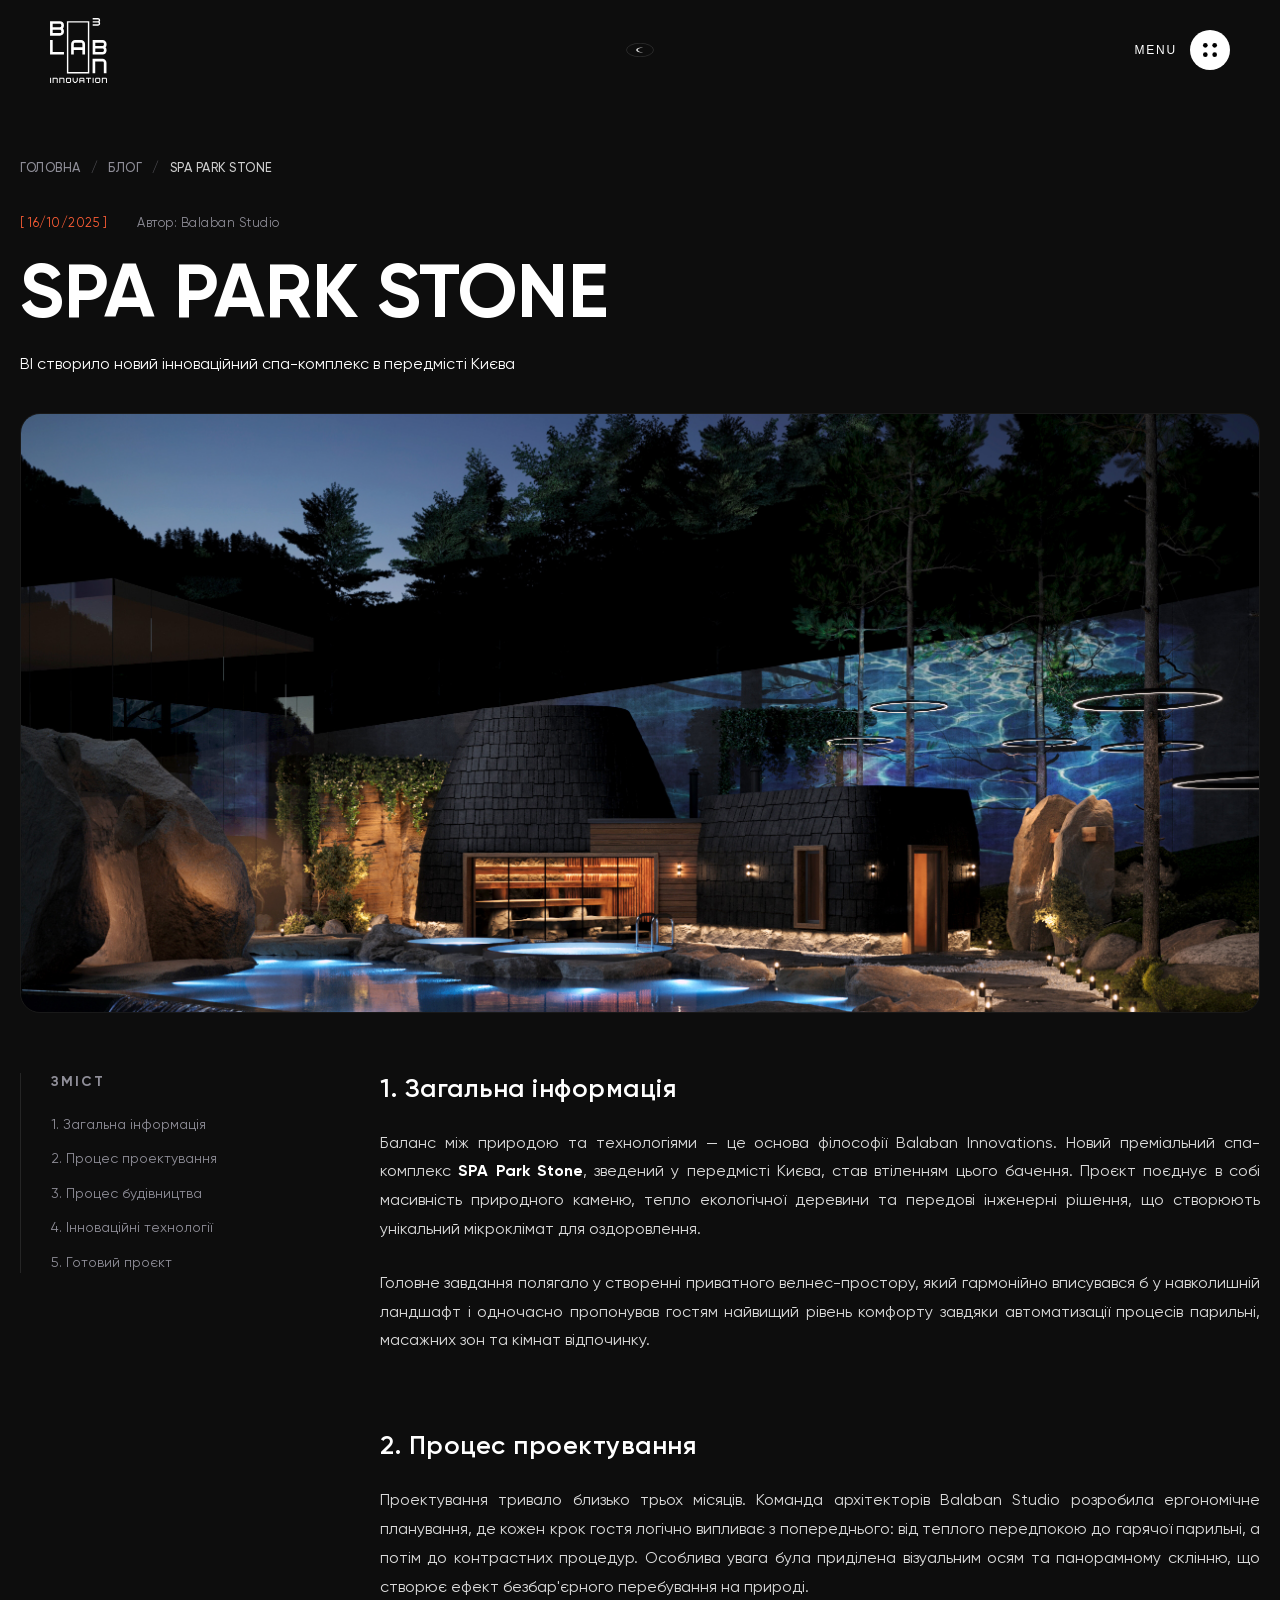
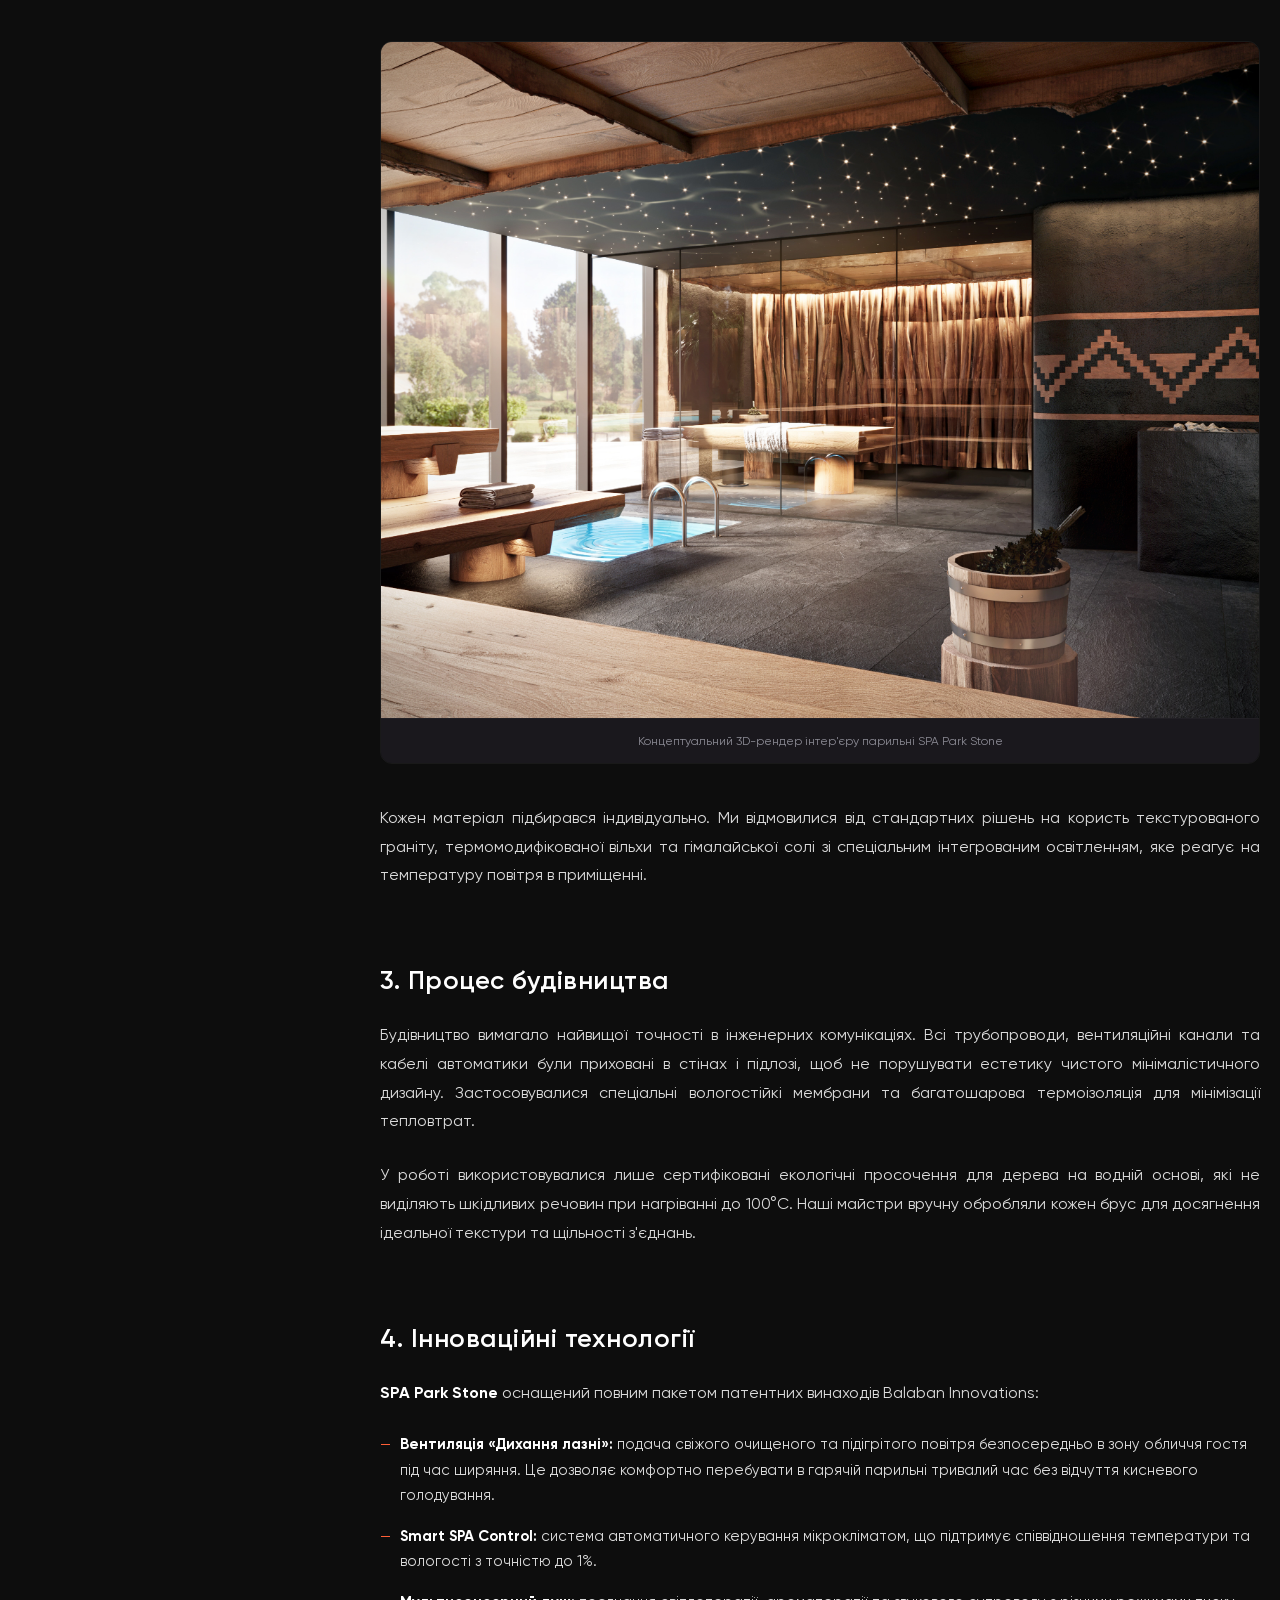
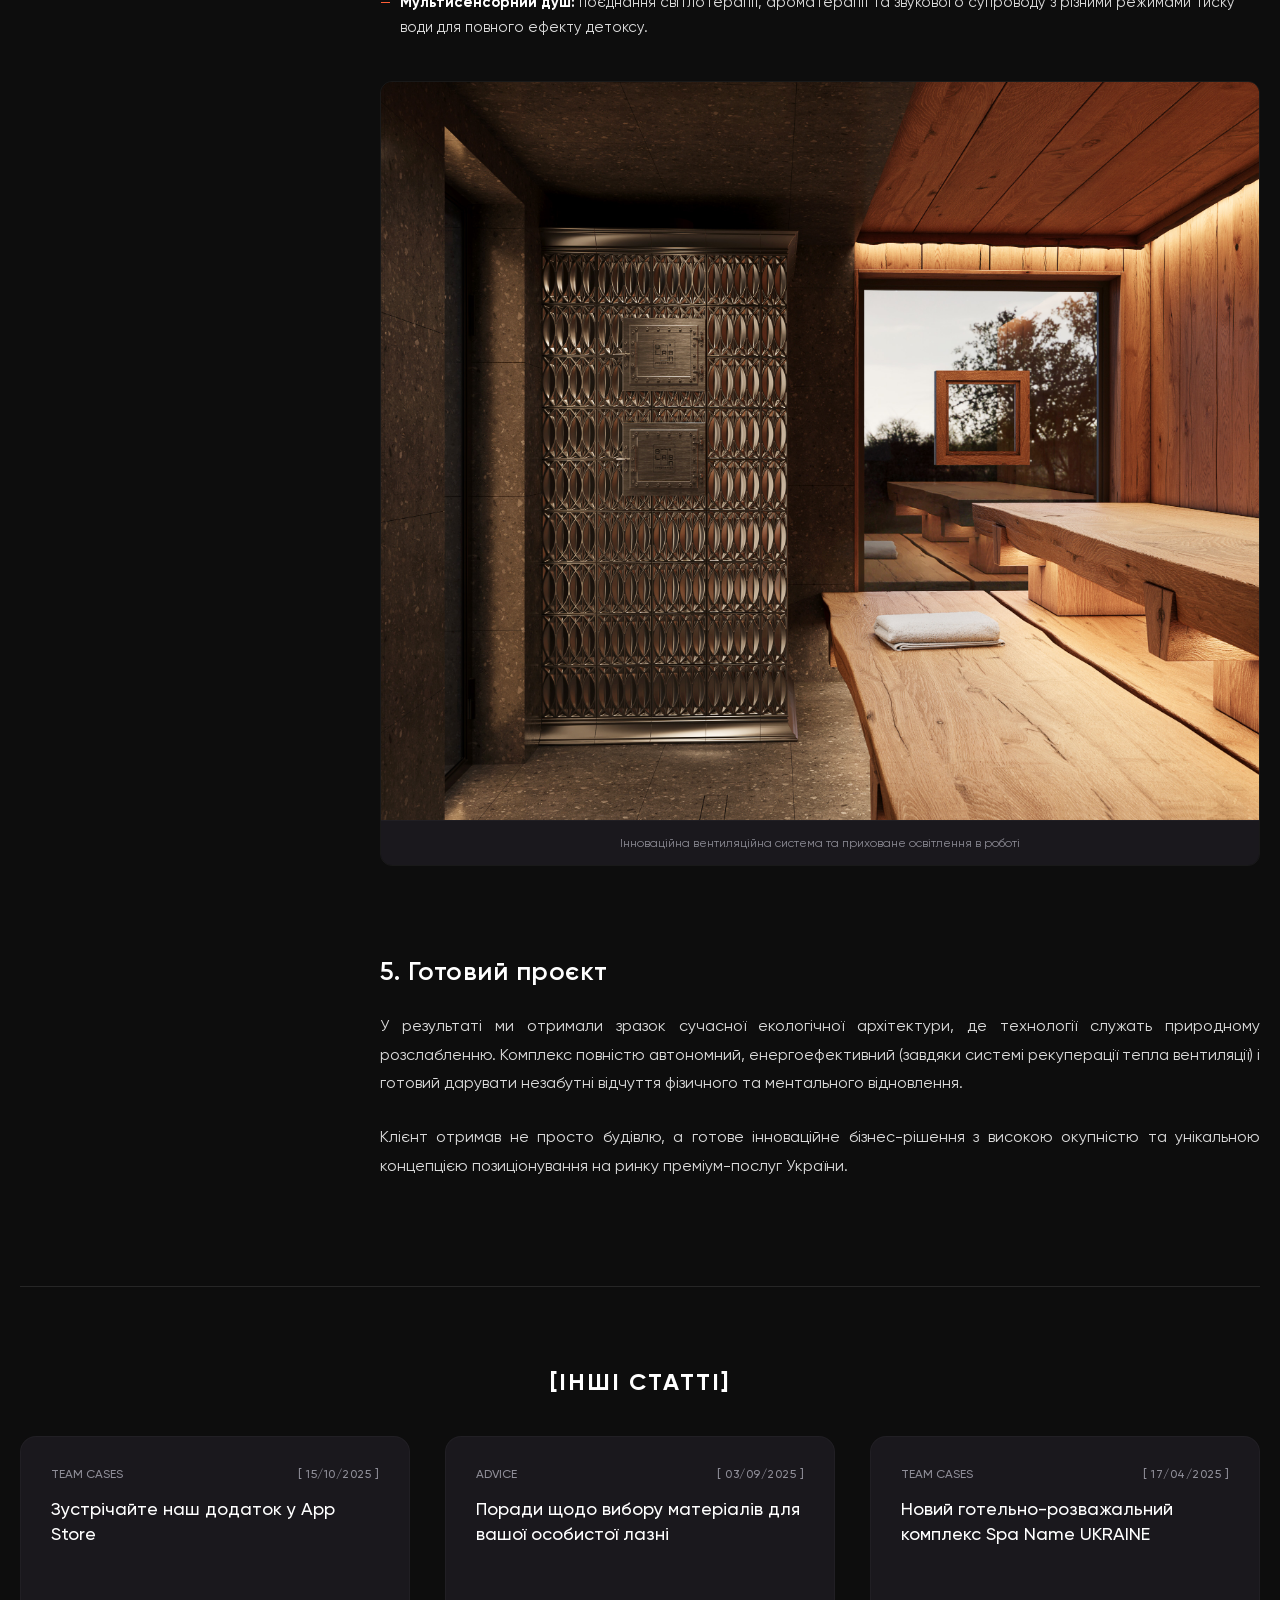
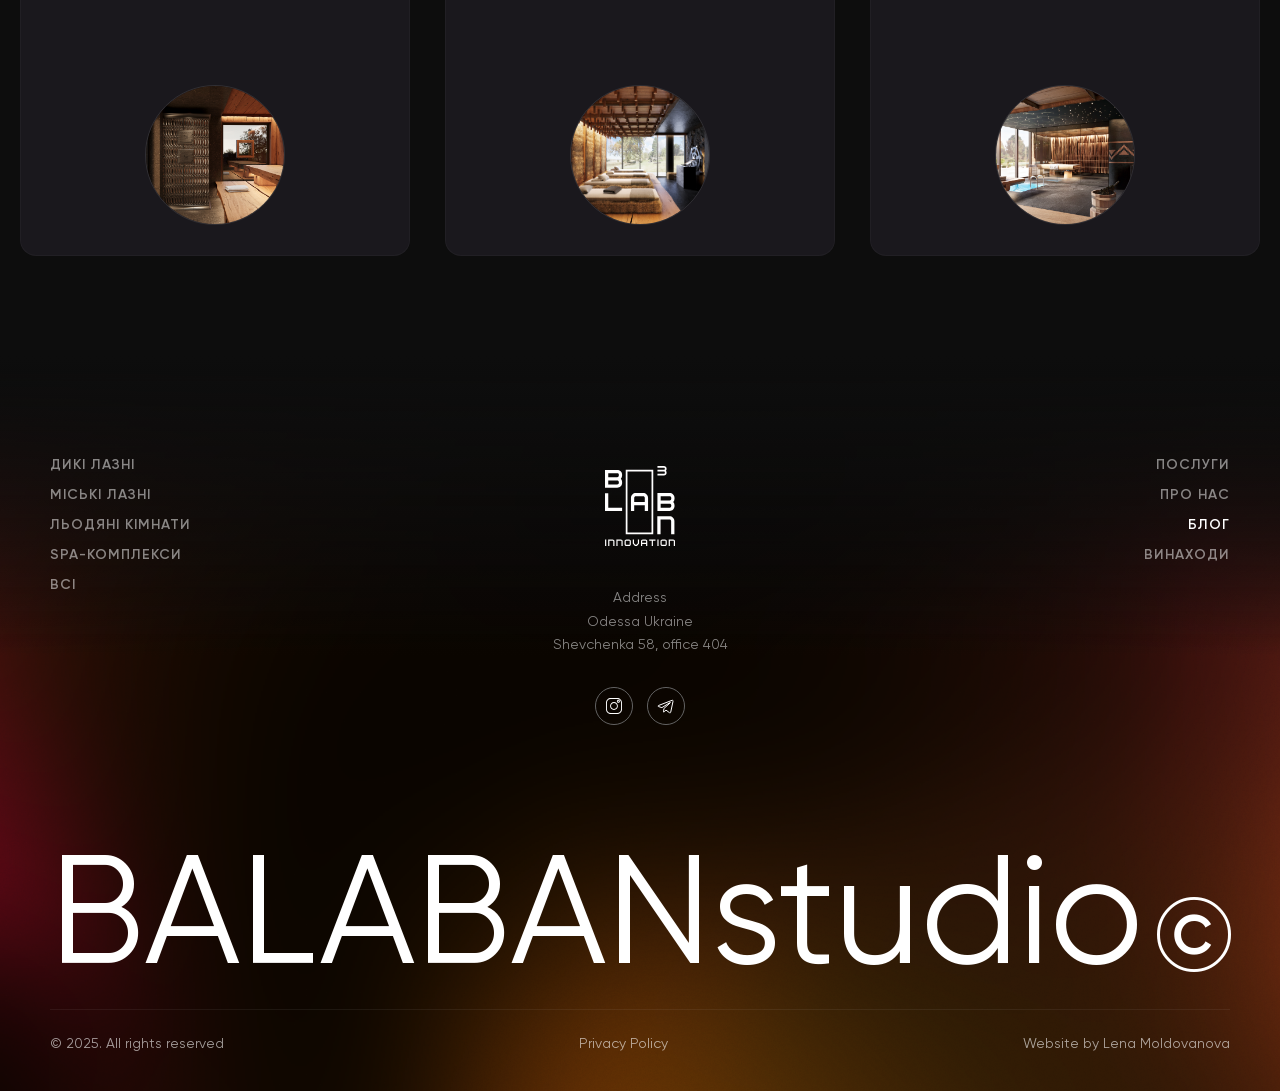
==== commit 0631dfde: "Fix light theme issues with header visibility and second block text" ====
--- a/article.html
+++ b/article.html
@@ -16,7 +16,7 @@
     <link href="https://fonts.googleapis.com/css2?family=Manrope:wght@200..800&family=Playfair+Display:ital,wght@0,400..900;1,400..900&display=swap" rel="stylesheet">
     
     <!-- Custom CSS -->
-    <link rel="stylesheet" href="index.css">
+    <link rel="stylesheet" href="index.css?v=1.0.3">
 </head>
 <body class="dark-theme">
 
@@ -86,14 +86,14 @@
             <div class="menu-text-panel">
                 <div class="menu-nav-links">
                     <div class="nav-item">
-                        <a href="index.html#about" class="main-link">ПРО нас</a>
+                        <a href="index2.html#about" class="main-link">ПРО нас</a>
                     </div>
                     <div class="nav-item has-arrow">
-                        <a href="index.html#services" class="main-link">КОНЦЕПЦІЯ</a>
+                        <a href="index2.html#services" class="main-link">КОНЦЕПЦІЯ</a>
                         <img src="assets/88a6d8dc511fc79394a28614ff3c10b4de8e8c76.svg" alt="Arrow" class="nav-arrow">
                     </div>
                     <div class="nav-item">
-                        <a href="index.html#inventions" class="main-link">ВИНАХОДИ</a>
+                        <a href="index2.html#inventions" class="main-link">ВИНАХОДИ</a>
                     </div>
                     <div class="nav-item">
                         <a href="blog.html" class="main-link">БЛОГ</a>
@@ -101,9 +101,9 @@
                 </div>
 
                 <div class="menu-services-list">
-                    <a href="index.html#hero">ПРОЕКТУВАННЯ</a>
-                    <a href="index.html#hero">КОНСАЛТІНГ</a>
-                    <a href="index.html#hero">БУДІВНИЦТВО</a>
+                    <a href="index2.html#hero">ПРОЕКТУВАННЯ</a>
+                    <a href="index2.html#hero">КОНСАЛТІНГ</a>
+                    <a href="index2.html#hero">БУДІВНИЦТВО</a>
                 </div>
 
                 <div class="menu-sub-links">
@@ -153,7 +153,7 @@
     <header class="main-header" id="main-header">
         <div class="header-container">
             <div class="logo">
-                <a href="index.html" aria-label="Balaban Innovations Logo">
+                <a href="index2.html" aria-label="Balaban Innovations Logo">
                     <img src="assets/logo_white.svg" alt="Balaban logo">
                 </a>
             </div>
@@ -174,7 +174,7 @@
             
             <!-- Breadcrumbs -->
             <nav class="breadcrumbs" aria-label="Breadcrumb">
-                <a href="index.html" class="breadcrumb-link">Головна</a>
+                <a href="index2.html" class="breadcrumb-link">Головна</a>
                 <span class="breadcrumb-separator">/</span>
                 <a href="blog.html" class="breadcrumb-link">Блог</a>
                 <span class="breadcrumb-separator">/</span>
@@ -334,11 +334,11 @@
             <div class="footer-grid">
                 <!-- Left Column -->
                 <div class="footer-links-col align-left">
-                    <a href="index.html#projects-section" class="footer-link uppercase">Дикі лазні</a>
-                    <a href="index.html#projects-section" class="footer-link uppercase">Міські лазні</a>
-                    <a href="index.html#projects-section" class="footer-link uppercase">Льодяні кімнати</a>
-                    <a href="index.html#projects-section" class="footer-link uppercase">SPA-комплекси</a>
-                    <a href="index.html#projects-section" class="footer-link uppercase">ВСІ</a>
+                    <a href="index2.html#projects-section" class="footer-link uppercase">Дикі лазні</a>
+                    <a href="index2.html#projects-section" class="footer-link uppercase">Міські лазні</a>
+                    <a href="index2.html#projects-section" class="footer-link uppercase">Льодяні кімнати</a>
+                    <a href="index2.html#projects-section" class="footer-link uppercase">SPA-комплекси</a>
+                    <a href="index2.html#projects-section" class="footer-link uppercase">ВСІ</a>
                 </div>
 
                 <!-- Center Column -->
@@ -366,10 +366,10 @@
 
                 <!-- Right Column -->
                 <div class="footer-links-col align-right">
-                    <a href="index.html#hero" class="footer-link uppercase">ПОСЛУГИ</a>
-                    <a href="index.html#about" class="footer-link uppercase">ПРО НАС</a>
+                    <a href="index2.html#hero" class="footer-link uppercase">ПОСЛУГИ</a>
+                    <a href="index2.html#about" class="footer-link uppercase">ПРО НАС</a>
                     <a href="blog.html" class="footer-link uppercase active">БЛОГ</a>
-                    <a href="index.html#inventions" class="footer-link uppercase">Винаходи</a>
+                    <a href="index2.html#inventions" class="footer-link uppercase">Винаходи</a>
                 </div>
             </div>
 
--- a/index.css
+++ b/index.css
@@ -154,6 +154,7 @@
     --accent-yellow: #ffb800;
     --transition-smooth: all 0.6s cubic-bezier(0.25, 1, 0.5, 1);
     --transition-fast: all 0.3s ease;
+    --accordion-height: 520px;
     
     /* Fonts mapping */
     --font-primary: 'Gilroy', 'Manrope', sans-serif;
@@ -166,6 +167,8 @@
     --cursor-bg: rgba(26, 24, 29, 0.4);
     --cursor-border: rgba(255, 255, 255, 0.2);
     --placeholder-color: rgba(255, 255, 255, 0.65);
+    --plan-stroke: rgba(255, 255, 255, 0.95);
+    --plan-fill-color: #ffffff;
 }
 
 /* Day Theme overrides */
@@ -183,6 +186,8 @@
     --cursor-bg: rgba(229, 229, 234, 0.4);
     --cursor-border: rgba(0, 0, 0, 0.2);
     --placeholder-color: rgba(0, 0, 0, 0.65);
+    --plan-stroke: rgba(0, 0, 0, 0.9);
+    --plan-fill-color: #000000;
 }
 
 /* Reset and Base Styles */
@@ -278,12 +283,12 @@
     left: 0;
     width: 100%;
     z-index: 1000;
-    padding: 35px 50px 0 50px;
+    padding: 0 50px;
     transition: padding 0.3s ease, background-color 0.3s ease, backdrop-filter 0.3s ease, box-shadow 0.3s ease;
 }
 
 .main-header.scrolled {
-    padding: 15px 50px 0 50px;
+    padding: 0 50px;
     background-color: var(--header-bg-scrolled);
     backdrop-filter: blur(10px);
     box-shadow: 0 10px 30px rgba(0, 0, 0, 0.3);
@@ -300,8 +305,13 @@
     display: flex;
     align-items: center;
     justify-content: space-between;
-    height: 65px;
+    height: 100px;
     position: relative;
+    transition: height 0.3s ease;
+}
+
+.main-header.scrolled .header-container {
+    height: 70px;
 }
 
 .logo img {
@@ -313,7 +323,9 @@
 .theme-toggle {
     position: absolute;
     left: 50%;
+    top: 50%;
     margin-left: -14px;
+    margin-top: -14px;
     background: none;
     border: none;
     cursor: pointer;
@@ -389,7 +401,7 @@
     display: flex;
     flex-direction: column;
     justify-content: space-between;
-    padding: 45px 50px;
+    padding: 0 50px 45px 50px;
     opacity: 0;
     visibility: hidden;
     transform: translateY(-100%);
@@ -426,6 +438,7 @@
     display: flex;
     align-items: center;
     justify-content: space-between;
+    height: 100px;
 }
 
 .lang-selector {
@@ -467,6 +480,7 @@
     align-items: center;
     justify-content: center;
     transition: transform 0.3s ease;
+    padding: 0;
 }
 
 .menu-close-btn:hover {
@@ -513,6 +527,22 @@
     grid-template-columns: 1fr 1fr;
     gap: 20px;
     z-index: 2;
+    mask-image: linear-gradient(to bottom, 
+        transparent 0px, 
+        transparent 100px, 
+        black 300px, 
+        black calc(100% - 300px), 
+        transparent calc(100% - 100px), 
+        transparent 100%
+    );
+    -webkit-mask-image: linear-gradient(to bottom, 
+        transparent 0px, 
+        transparent 100px, 
+        black 300px, 
+        black calc(100% - 300px), 
+        transparent calc(100% - 100px), 
+        transparent 100%
+    );
 }
 
 .menu-images-column {
@@ -705,7 +735,7 @@
    ========================================================================== */
 .section-hero {
     position: relative;
-    height: 1180px;
+    height: 100vh;
     width: 100%;
     overflow: hidden;
     display: flex;
@@ -732,7 +762,12 @@
 .hero-overlay {
     position: absolute;
     inset: 0;
-    background: linear-gradient(180deg, rgba(0,0,0,0.9) 0%, rgba(0,0,0,0.4) 50%, rgba(0,0,0,0.95) 100%);
+    background: linear-gradient(180deg, 
+        rgba(0, 0, 0, 0.9) 0%, 
+        rgba(0, 0, 0, 0.3) 50%, 
+        rgba(13, 13, 13, 0.85) 85%, 
+        var(--bg-dark) 100%
+    );
     z-index: 2;
 }
 
@@ -778,7 +813,7 @@
 
 .grid-line-horizontal.accordion-top {
     position: absolute;
-    top: 530px;
+    top: calc(100% - var(--accordion-height));
     left: 50px;
     right: 50px;
     height: 1px;
@@ -794,8 +829,11 @@
 
 .hero-title-container {
     position: absolute;
-    top: 160px;
-    left: 50px;
+    top: 15vh;
+    left: 50%;
+    transform: translateX(-50%);
+    width: 100%;
+    text-align: center;
     z-index: 4;
     pointer-events: none;
 }
@@ -803,7 +841,7 @@
 .hero-title {
     font-family: var(--font-display);
     font-size: clamp(48px, 8vw, 125px);
-    font-weight: 700;
+    font-weight: 400;
     letter-spacing: 3.75px;
     line-height: 1;
     color: #fff;
@@ -814,7 +852,7 @@
 .hero-add-left,
 .hero-add-right {
     position: absolute;
-    top: 530px;
+    top: calc(100% - var(--accordion-height));
     z-index: 15;
 }
 
@@ -832,17 +870,19 @@
 .hero-accordion-container {
     position: relative;
     z-index: 10;
-    max-width: 100%;
-    width: calc(100% - 100px);
+    max-width: 1210px;
+    width: 100%;
     margin: 0 auto;
-    height: 650px;
-    display: flex;
-    gap: 1px; /* border separations */
-    background-color: rgba(255, 255, 255, 0.1);
+    height: var(--accordion-height);
+    display: flex;
+    justify-content: center;
+    gap: 20px; /* spacing between cards */
+    background-color: transparent;
 }
 
 .accordion-col {
     flex: 1;
+    max-width: 185px;
     background-color: var(--bg-card);
     position: relative;
     display: flex;
@@ -853,6 +893,11 @@
     overflow: hidden;
     cursor: pointer;
     transition: var(--transition-smooth);
+    border-radius: 0;
+}
+
+.no-hover .accordion-col:hover {
+    background-color: var(--bg-card-hover);
 }
 
 /* Accordion hover backgrounds */
@@ -881,6 +926,7 @@
 
 .accordion-col.active {
     flex: 2.8;
+    max-width: none;
 }
 
 .accordion-col.active::before {
@@ -1010,7 +1056,7 @@
 /* Expanded text details */
 .col-expanded-details {
     position: absolute;
-    bottom: 80px;
+    bottom: 70px;
     left: 30px;
     right: 30px;
     z-index: 5;
@@ -1059,7 +1105,7 @@
 .hero-center-desc {
     position: absolute;
     left: 50%;
-    top: 318px;
+    top: 31vh;
     transform: translate(-50%, -50%);
     width: 474px;
     text-align: center;
@@ -1080,8 +1126,10 @@
    Section 2: Mission
    ========================================================================== */
 .section-mission {
+    position: relative;
     padding: 100px 50px;
     width: 100%;
+    overflow: hidden;
 }
 
 .mission-wrapper {
@@ -1091,6 +1139,7 @@
     align-items: center;
     justify-content: space-between;
     position: relative;
+    z-index: 2;
 }
 
 .section-heading {
@@ -1098,7 +1147,7 @@
     font-weight: 400;
     letter-spacing: 2.9px;
     line-height: 1.15;
-    color: #fff;
+    color: var(--text-white);
 }
 
 .mission-action {
@@ -1190,7 +1239,7 @@
     position: relative;
     height: 780px;
     width: 100%;
-    overflow: hidden;
+    overflow: visible;
 }
 
 .synapse-bg-wrapper {
@@ -1243,6 +1292,13 @@
     width: 60px;
     height: 60px;
     cursor: pointer;
+    transition: z-index 0.5s step-end;
+}
+
+.synapse-hotspot:hover,
+.synapse-hotspot.active {
+    z-index: 99;
+    transition: z-index 0s step-start;
 }
 
 .hotspot-pulse-img {
@@ -1250,6 +1306,15 @@
     height: 100%;
     display: block;
     animation: pulseGlow 3s infinite ease-in-out;
+    transition: opacity 0.4s cubic-bezier(0.19, 1, 0.22, 1), transform 0.4s cubic-bezier(0.19, 1, 0.22, 1);
+}
+
+.synapse-hotspot:hover .hotspot-pulse-img,
+.synapse-hotspot.active .hotspot-pulse-img {
+    opacity: 1;
+    transform: rotate(45deg);
+    animation: none;
+    filter: drop-shadow(0 0 10px rgba(255, 255, 255, 0.6));
 }
 
 /* Individual Hotspot Absolute coordinates from Figma specs */
@@ -1368,37 +1433,36 @@
 }
 
 /* Custom position classes to prevent viewport clipping */
-.layout-up-right .hotspot-card-hover {
-    left: 30px;
-    bottom: 30px;
+.layout-up-right .hotspot-card-hover,
+.layout-down-right .hotspot-card-hover {
+    left: 80px;
+    bottom: 40px;
+    top: auto;
     transform: scale(0.95) translate(-10px, 10px);
 }
-.layout-up-right .hotspot-hover-text {
-    left: 125px;
-    top: 163px;
-}
-
-.layout-down-right .hotspot-card-hover {
-    left: 30px;
-    top: 30px;
-    transform: scale(0.95) translate(-10px, -10px);
-}
+.layout-up-right .hotspot-hover-text,
 .layout-down-right .hotspot-hover-text {
-    left: 125px;
-    bottom: 80px;
-    transform: translateY(-15px);
+    left: 80px;
+    top: 45px;
+    bottom: auto;
+    transform: translateY(15px);
+    text-align: left;
 }
 
 .layout-up-left .hotspot-card-hover {
-    right: 22.5px;
-    bottom: 22.5px;
+    right: 65px;
+    bottom: 32.5px;
     left: auto;
+    top: auto;
     transform: scale(0.95) translate(10px, 10px);
 }
 .layout-up-left .hotspot-hover-text {
-    right: 125px;
-    top: 130px;
+    right: 95px;
+    top: 37.5px;
     left: auto;
+    bottom: auto;
+    transform: translateY(15px);
+    text-align: left;
 }
 
 /* Active and Hover Transitions */
@@ -1464,8 +1528,9 @@
     max-width: 100%;
     margin: 0 auto;
     display: flex;
-    justify-content: space-between;
-    align-items: flex-start;
+    flex-direction: column;
+    align-items: stretch;
+    gap: 30px;
 }
 
 .projects-tag {
@@ -1473,18 +1538,24 @@
     letter-spacing: 2.1px;
     color: var(--text-gray);
     text-transform: uppercase;
+    text-align: left;
 }
 
 .projects-main-title {
-    text-align: right;
     font-size: 58px;
     font-weight: 400;
     line-height: 1.15;
     letter-spacing: 2.9px;
     text-transform: uppercase;
+    width: 100%;
+}
+
+.title-main {
+    text-align: left;
 }
 
 .title-sub {
+    text-align: right;
     color: rgba(255,255,255,0.9);
 }
 
@@ -1958,12 +2029,13 @@
 
 .bottom-form-divider {
     width: 100%;
-    margin-top: 60px;
+    margin-top: 0px;
 }
 
 .horizontal-decor-line {
     width: 100%;
-    height: 1px;
+    height: auto;
+    max-height: 125px;
     display: block;
 }
 
@@ -1988,15 +2060,15 @@
     top: 0;
     left: 0;
     width: 100%;
-    height: 220px;
-    background: linear-gradient(to bottom, var(--bg-dark) 0%, transparent 100%);
+    height: 300px;
+    background: linear-gradient(to bottom, var(--bg-dark) 0%, rgba(13, 13, 13, 0) 100%);
     z-index: 5;
     pointer-events: none;
 }
 
 #footer-vanta-bg {
-    mask-image: linear-gradient(to bottom, rgba(0, 0, 0, 0) 0%, rgba(0, 0, 0, 1) 220px);
-    -webkit-mask-image: linear-gradient(to bottom, rgba(0, 0, 0, 0) 0%, rgba(0, 0, 0, 1) 220px);
+    mask-image: linear-gradient(to bottom, rgba(0, 0, 0, 0) 0%, rgba(0, 0, 0, 1) 300px);
+    -webkit-mask-image: linear-gradient(to bottom, rgba(0, 0, 0, 0) 0%, rgba(0, 0, 0, 1) 300px);
 }
 
 /* noise overlay */
@@ -2179,7 +2251,8 @@
 }
 
 .serif-studio-text span:first-child {
-    font-style: italic;
+    font-style: normal;
+    font-weight: normal;
 }
 
 .copyright-symbol {
@@ -2208,7 +2281,11 @@
 @media (max-width: 1024px) {
     /* Menu overlay */
     .menu-overlay {
-        padding: 40px 50px;
+        padding: 0 50px 40px 50px;
+    }
+    
+    .menu-header {
+        height: 70px;
     }
     
     .menu-content {
@@ -2306,13 +2383,31 @@
 
 /* Tablet Portrait / Mobile Large (768px and down) */
 @media (max-width: 768px) {
+    .section-hero {
+        height: auto;
+        min-height: 100dvh;
+        padding-bottom: 40px;
+        overflow: visible;
+    }
+
     .main-header {
-        padding: 20px 20px 0 20px;
+        padding: 0 20px;
+    }
+    
+    .main-header .header-container {
+        height: 70px;
+    }
+    
+    .main-header.scrolled .header-container {
+        height: 60px;
     }
     
     .hero-title-container {
         top: 130px;
         left: 20px;
+        transform: none;
+        text-align: left;
+        width: auto;
     }
     
     .hero-center-desc {
@@ -2330,12 +2425,13 @@
     
     .accordion-col {
         width: 100%;
+        max-width: none;
         height: 100px;
         flex-direction: row;
         align-items: center;
         justify-content: flex-start;
         padding: 20px;
-        border-radius: 8px;
+        border-radius: 0;
     }
     
     .accordion-col::before {
@@ -2410,7 +2506,9 @@
         gap: 20px;
     }
     
-    .projects-main-title {
+    .projects-main-title,
+    .title-main,
+    .title-sub {
         text-align: left;
     }
     
@@ -2457,7 +2555,11 @@
 /* Mobile Breakpoint (480px and down - 360px optimized) */
 @media (max-width: 480px) {
     .menu-overlay {
-        padding: 30px 20px;
+        padding: 0 20px 30px 20px;
+    }
+    
+    .menu-header {
+        height: 70px;
     }
     
     .menu-content {
@@ -3420,3 +3522,270 @@
         margin: 25px 0;
     }
 }
+
+/* ==========================================================================
+   Background Blueprint Plan Decor
+   ========================================================================== */
+.bg-plan-container {
+    position: fixed;
+    top: 0;
+    left: 0;
+    width: 100vw;
+    height: 100vh;
+    z-index: -1;
+    pointer-events: none;
+    overflow: hidden;
+}
+
+.bg-plan-wrapper {
+    position: absolute;
+    width: clamp(400px, 45vw, 700px);
+    height: clamp(400px, 45vw, 700px);
+    opacity: 0.9; /* increased from 0.15 for maximum visibility */
+}
+
+.bg-plan-wrapper.left {
+    left: -15%;
+    top: 15%;
+    transform: rotate(-15deg);
+}
+
+.bg-plan-wrapper.right {
+    right: -15%;
+    bottom: 10%;
+    transform: rotate(25deg);
+}
+
+.section-bg-plan {
+    position: absolute;
+    top: 50%;
+    left: 50%;
+    transform: translate(-50%, -50%) rotate(-5deg);
+    width: min(750px, 90vw);
+    height: min(750px, 90vw);
+    opacity: 0.95; /* increased from 0.28 for maximum visibility */
+    pointer-events: none;
+    z-index: 1;
+}
+
+.bg-plan-wrapper svg {
+    width: 100%;
+    height: 100%;
+}
+
+.bg-plan-wrapper svg path,
+.bg-plan-wrapper svg line,
+.bg-plan-wrapper svg rect,
+.bg-plan-wrapper svg circle,
+.bg-plan-wrapper svg polygon {
+    stroke: var(--plan-stroke);
+    stroke-width: 1px;
+    fill: transparent;
+    stroke-dasharray: var(--path-length, 500);
+    stroke-dashoffset: var(--path-length, 500);
+    opacity: 0;
+    animation: drawSvgPath 4.5s cubic-bezier(0.22, 1, 0.36, 1) both;
+}
+
+@keyframes drawSvgPath {
+    0% {
+        opacity: 0;
+        fill: transparent;
+    }
+    1% {
+        opacity: 1;
+        fill: transparent;
+    }
+    70% {
+        fill: transparent;
+        opacity: 1;
+    }
+    100% {
+        stroke-dashoffset: 0;
+        fill: var(--plan-fill-color, #ffffff);
+        opacity: 1;
+    }
+}
+
+/* ==========================================================================
+   Light Theme Fixes & Overrides
+   ========================================================================== */
+body.light-theme {
+    /* Always keep footer dark to match black Vanta Fog and fire glow animations */
+    --footer-bg: #0d0d0d;
+}
+
+body.light-theme .main-footer {
+    background-color: #0d0d0d;
+}
+
+body.light-theme .main-footer::before {
+    background: linear-gradient(to bottom, #0d0d0d 0%, rgba(13, 13, 13, 0) 100%);
+}
+
+/* Theme toggle sun icon border and scaling */
+body.light-theme .theme-toggle {
+    border: 1px solid rgba(0, 0, 0, 0.2);
+    border-radius: 50%;
+}
+
+body.light-theme .theme-toggle img {
+    padding: 7px;
+}
+
+/* Smooth transition for header items when scrolling/inverting */
+.logo img,
+.theme-toggle img,
+.menu-trigger-btn img,
+.menu-trigger-btn {
+    transition: filter 0.3s ease, color 0.3s ease, transform 0.3s ease, opacity 0.3s ease;
+}
+
+/* Invert white logos and icons in footer and pages */
+body.light-theme .footer-logo-img,
+body.light-theme .nav-arrow,
+body.light-theme .media-btn img,
+body.light-theme .social-icon img,
+body.light-theme .drag-indicator-mobile img {
+    filter: invert(1);
+}
+
+/* Header elements in light theme - subpages or scrolled home page */
+body.light-theme .main-header.scrolled .logo img,
+body.light-theme:not(.home-page) .main-header .logo img,
+body.light-theme .main-header.scrolled .menu-trigger-btn img,
+body.light-theme:not(.home-page) .main-header .menu-trigger-btn img {
+    filter: invert(1);
+}
+
+/* Header elements in light theme - unscrolled home page */
+body.light-theme.home-page .main-header:not(.scrolled) .logo img,
+body.light-theme.home-page .main-header:not(.scrolled) .menu-trigger-btn img {
+    filter: none;
+}
+
+body.light-theme.home-page .main-header:not(.scrolled) .menu-trigger-btn {
+    color: #ffffff;
+}
+
+/* Theme toggle switch button in light theme */
+body.light-theme.home-page .main-header:not(.scrolled) .theme-toggle img {
+    filter: invert(1); /* Invert black sun icon to make it white on dark hero */
+}
+
+body.light-theme.home-page .main-header.scrolled .theme-toggle img,
+body.light-theme:not(.home-page) .main-header .theme-toggle img {
+    filter: none; /* Keep black sun icon black on light header/subpage background */
+}
+
+/* Second block: invert white connecting line vector in light theme */
+body.light-theme .mission-center-vector img {
+    filter: invert(1);
+}
+
+/* Accordion collapsed state visibility fixes */
+body.light-theme .accordion-col:not(.active) .cross-line {
+    background-color: var(--text-white);
+}
+
+body.light-theme .accordion-col:not(.active) .col-title-rotate h2 {
+    color: var(--text-white);
+}
+
+body.light-theme .accordion-col:not(.active) .dot-small {
+    filter: invert(1);
+}
+
+/* Lang buttons in overlay menu */
+body.light-theme .lang-btn {
+    color: var(--text-gray);
+}
+
+body.light-theme .lang-btn.active {
+    color: var(--text-white);
+    border-color: rgba(0, 0, 0, 0.2);
+}
+
+/* Overlay menu action/media buttons */
+body.light-theme .media-btn {
+    color: var(--text-white);
+}
+
+/* Submit button text in contact section */
+body.light-theme .submit-btn-text {
+    color: var(--text-white);
+}
+
+/* Project and Blog elements borders / shadows */
+body.light-theme .filter-category-btn {
+    border-color: rgba(0, 0, 0, 0.15);
+    color: var(--text-gray);
+}
+
+body.light-theme .filter-category-btn:hover {
+    border-color: var(--text-white);
+    color: var(--text-white);
+}
+
+body.light-theme .project-card-item {
+    border-color: rgba(0, 0, 0, 0.05);
+    box-shadow: 0 10px 30px rgba(0, 0, 0, 0.03);
+}
+
+body.light-theme .project-card-item:hover {
+    box-shadow: 0 20px 40px rgba(0, 0, 0, 0.08);
+}
+
+body.light-theme .blog-tags-filter {
+    border-bottom-color: rgba(0, 0, 0, 0.1);
+}
+
+body.light-theme .tag-btn {
+    border-color: rgba(0, 0, 0, 0.1);
+    color: var(--text-white);
+}
+
+body.light-theme .tag-btn:hover,
+body.light-theme .tag-btn.active {
+    border-color: var(--accent-orange);
+    background-color: var(--accent-orange);
+    color: #fff;
+}
+
+body.light-theme .blog-grid-card {
+    border-color: rgba(0, 0, 0, 0.05);
+    box-shadow: 0 10px 30px rgba(0, 0, 0, 0.03);
+}
+
+body.light-theme .blog-grid-card:hover {
+    box-shadow: 0 20px 40px rgba(0, 0, 0, 0.08);
+}
+
+body.light-theme .blog-card-image.circle-mask {
+    border-color: rgba(0, 0, 0, 0.08);
+}
+
+body.light-theme .blog-card-footer {
+    border-top-color: rgba(0, 0, 0, 0.08);
+}
+
+body.light-theme .page-num,
+body.light-theme .page-arrow {
+    border-color: rgba(0, 0, 0, 0.15);
+    color: var(--text-white);
+}
+
+body.light-theme .page-num:hover,
+body.light-theme .page-arrow:hover {
+    border-color: var(--accent-orange);
+    color: var(--accent-orange);
+}
+
+body.light-theme .article-hero-image,
+body.light-theme .article-embedded-image {
+    border-color: rgba(0, 0, 0, 0.08);
+}
+
+body.light-theme .image-caption {
+    border-top-color: rgba(0, 0, 0, 0.08);
+}
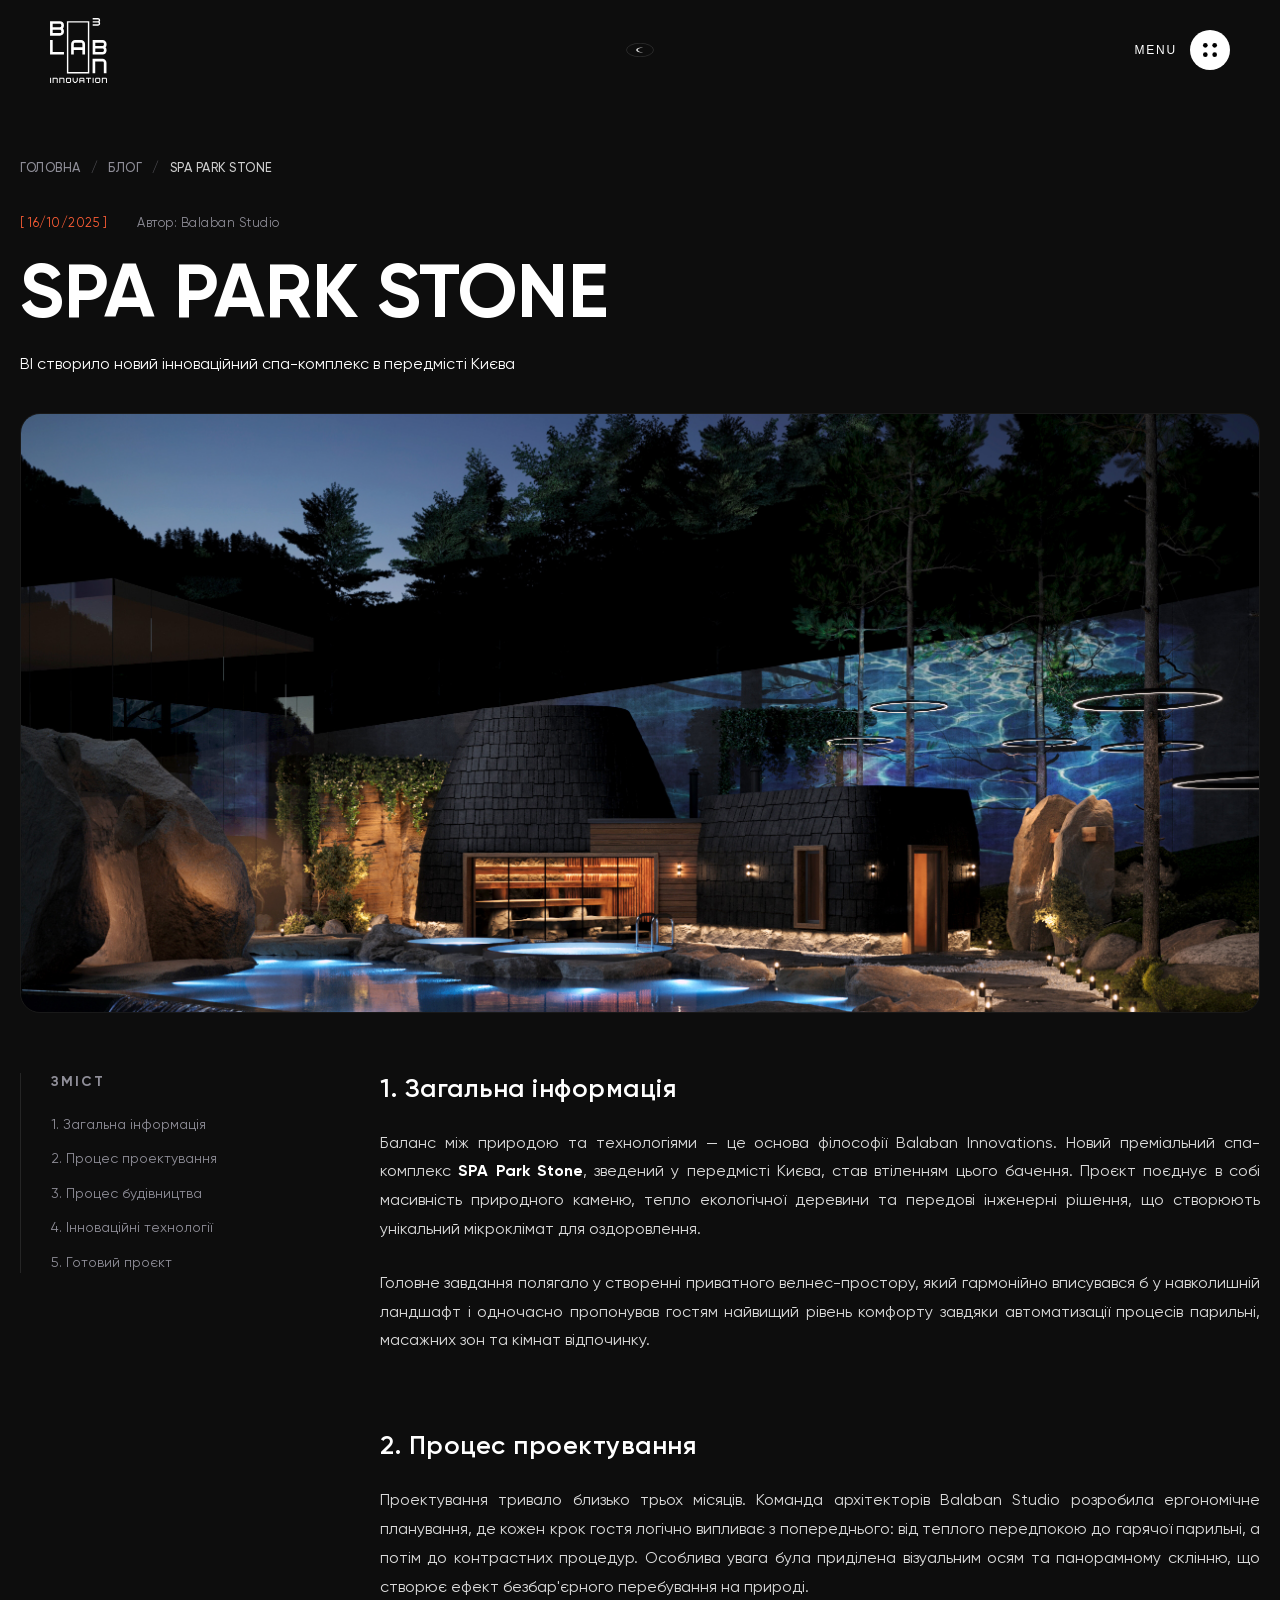
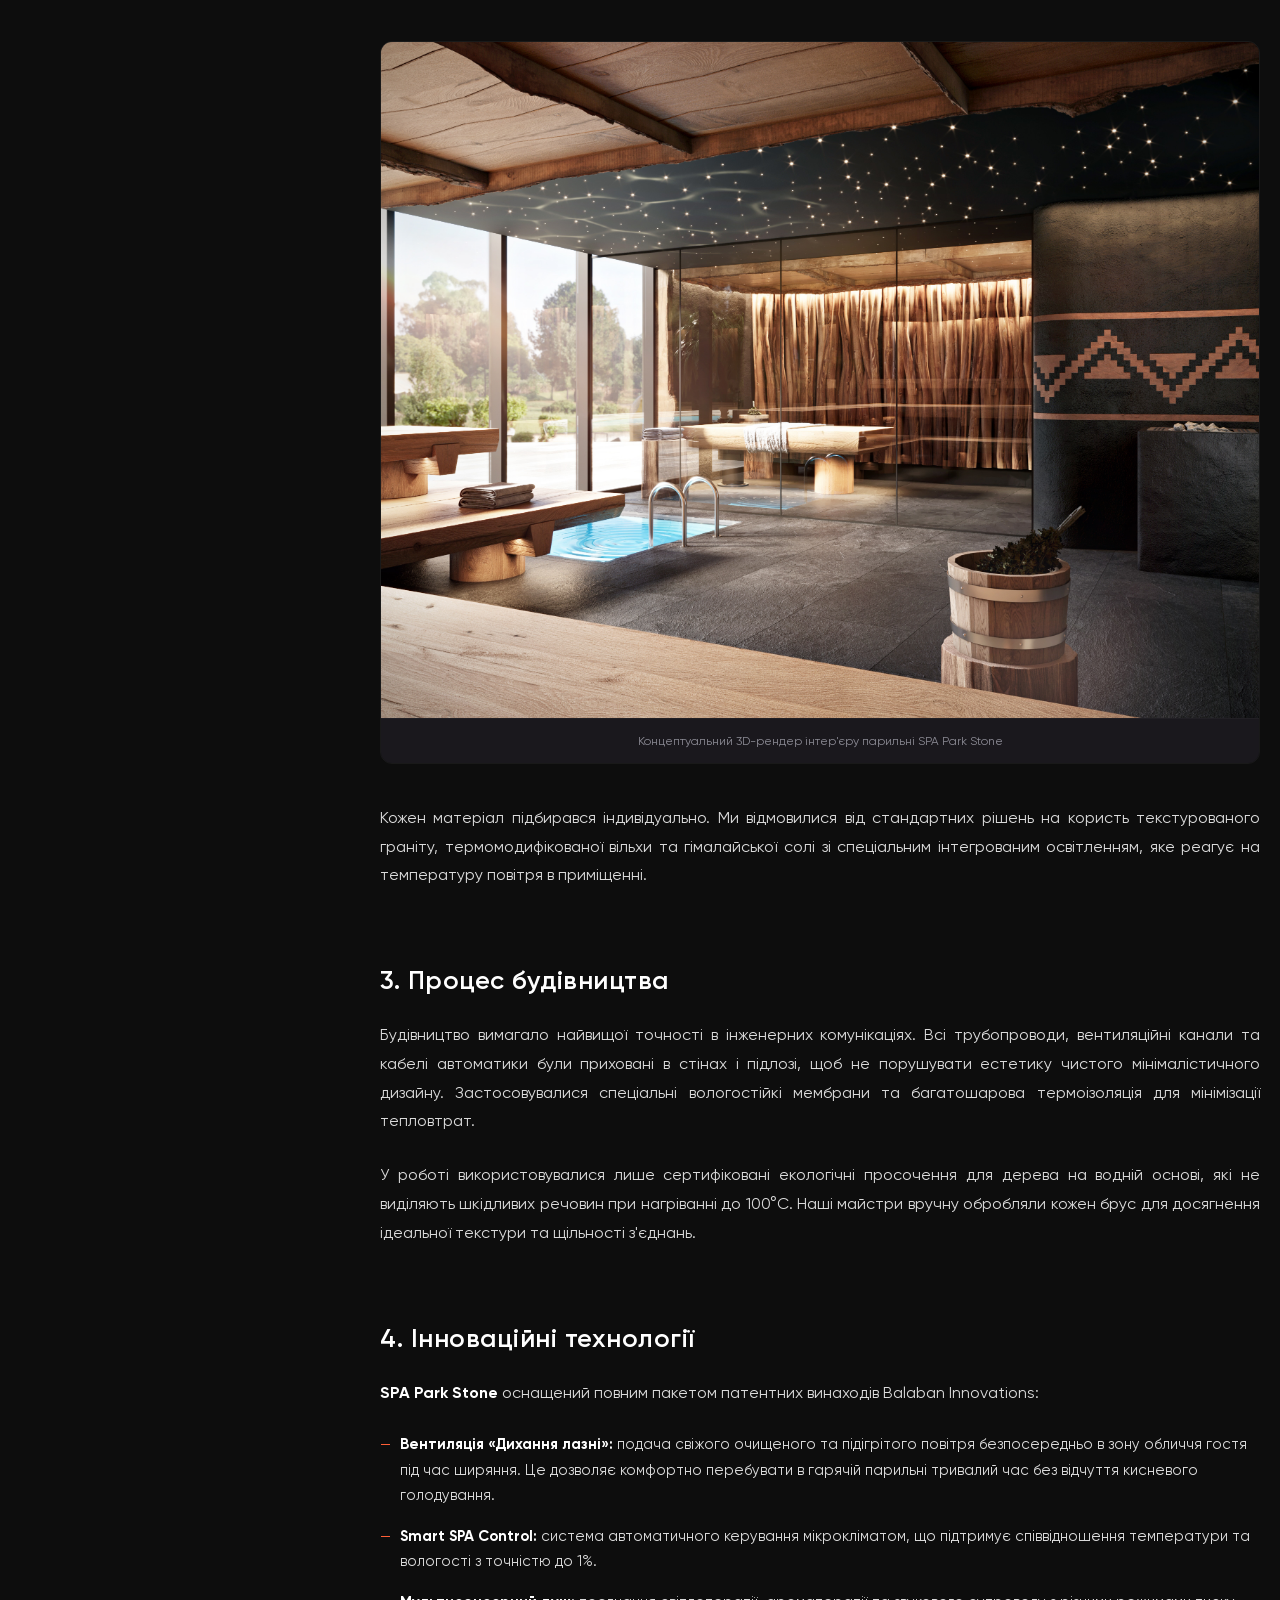
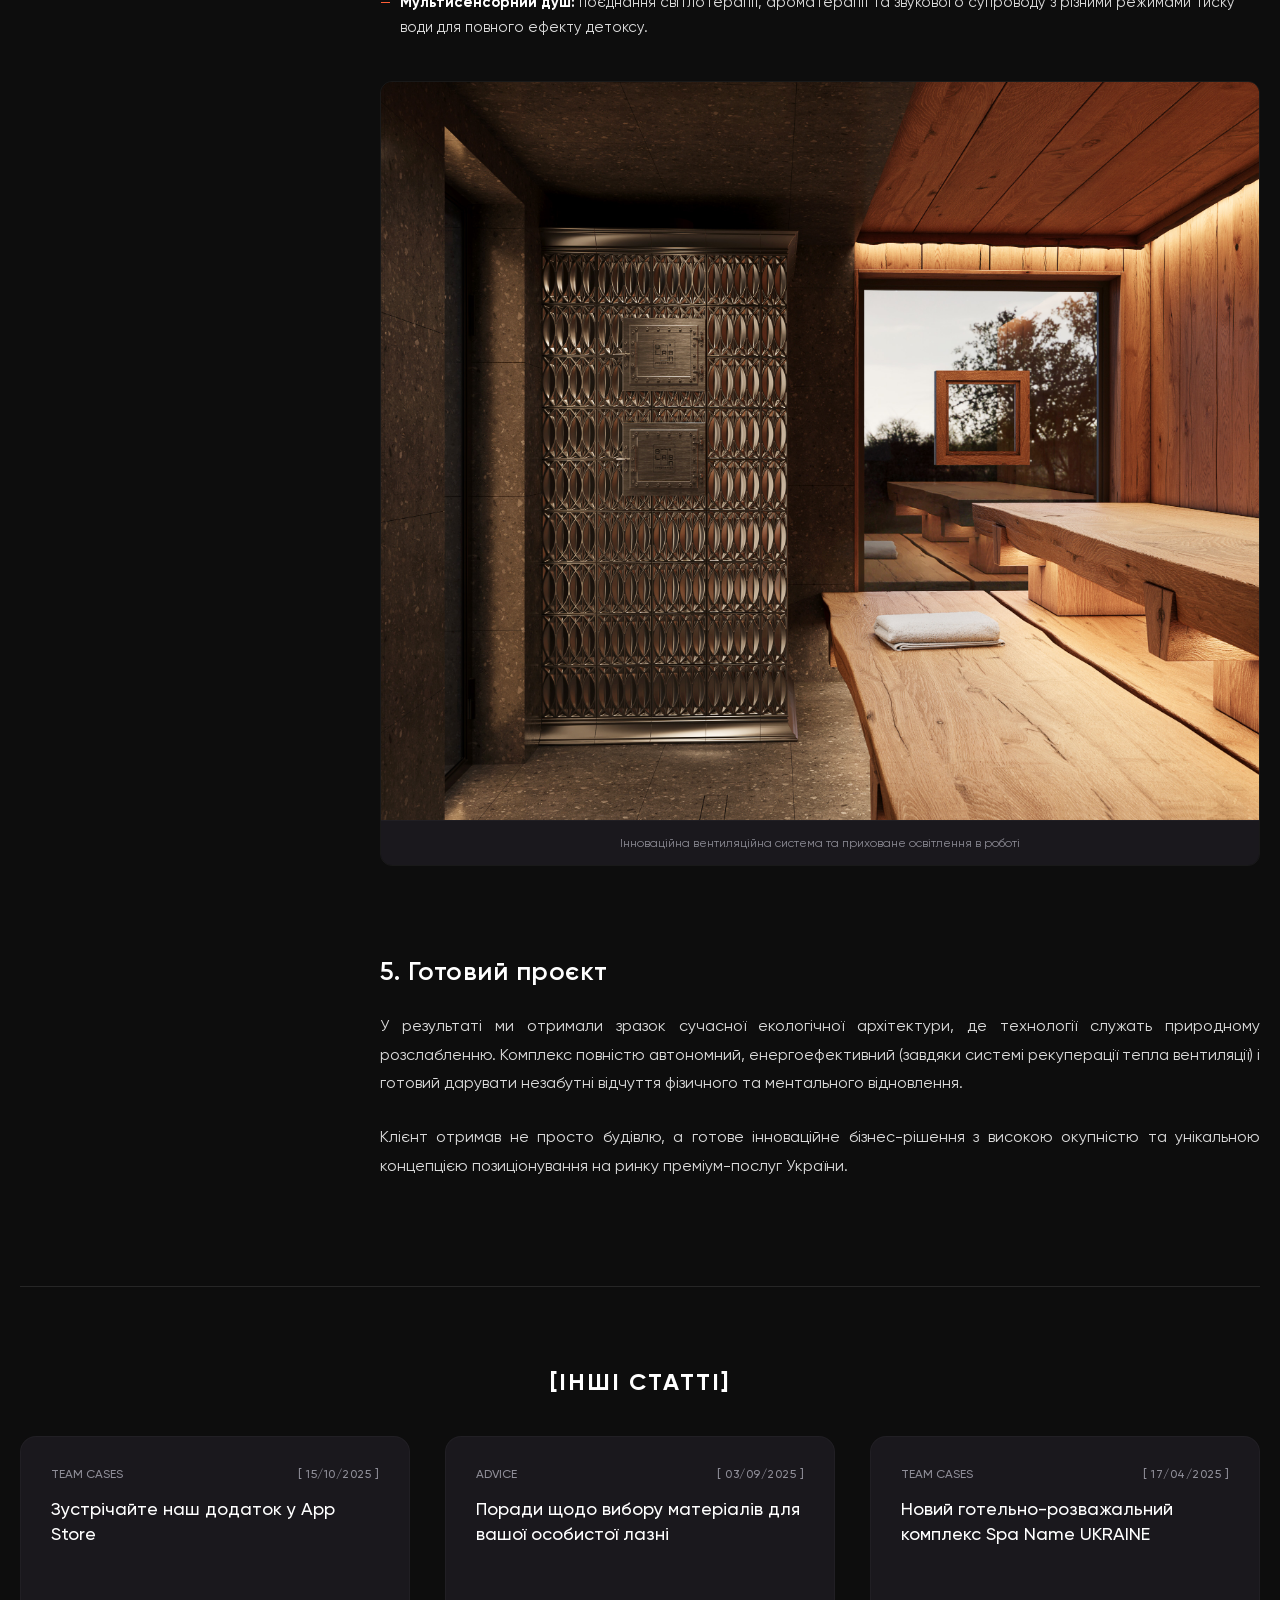
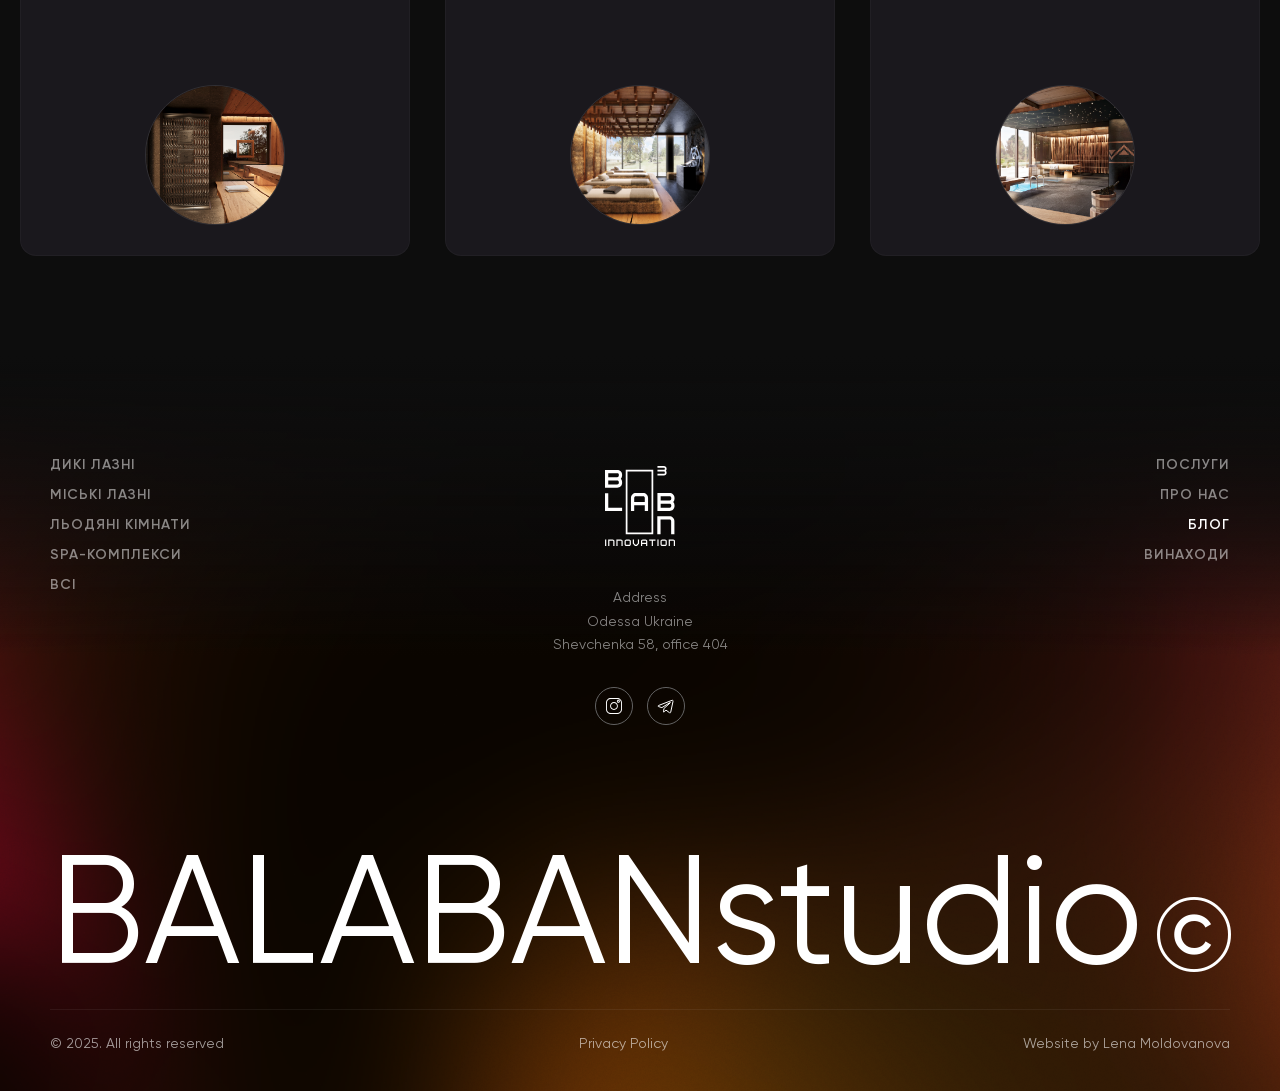
==== commit c1f1a092: "Fix mobile artifacts: oversized gesture hand & stretched decorative lines - .gesture-icon: replace w" ====
--- a/article.html
+++ b/article.html
@@ -16,7 +16,7 @@
     <link href="https://fonts.googleapis.com/css2?family=Manrope:wght@200..800&family=Playfair+Display:ital,wght@0,400..900;1,400..900&display=swap" rel="stylesheet">
     
     <!-- Custom CSS -->
-    <link rel="stylesheet" href="index.css?v=1.0.3">
+    <link rel="stylesheet" href="index.css?v=1.0.5">
 </head>
 <body class="dark-theme">
 
--- a/index.css
+++ b/index.css
@@ -401,7 +401,7 @@
     display: flex;
     flex-direction: column;
     justify-content: space-between;
-    padding: 0 50px 45px 50px;
+    padding: 45px 50px;
     opacity: 0;
     visibility: hidden;
     transform: translateY(-100%);
@@ -854,6 +854,15 @@
     position: absolute;
     top: calc(100% - var(--accordion-height));
     z-index: 15;
+    width: 30px;
+    height: 30px;
+}
+
+.hero-add-left img,
+.hero-add-right img {
+    width: 100%;
+    height: 100%;
+    display: block;
 }
 
 .hero-add-left {
@@ -1182,6 +1191,7 @@
 .mission-center-vector img {
     width: 100%;
     height: auto;
+    aspect-ratio: 426 / 18;
 }
 
 /* ==========================================================================
@@ -1223,6 +1233,7 @@
 .arc-line {
     width: 100%;
     height: auto;
+    aspect-ratio: 1370 / 125.5;
     display: block;
 }
 
@@ -1639,8 +1650,9 @@
 }
 
 .gesture-icon {
-    width: 100%;
-    height: 100%;
+    width: 22px;
+    height: 28px;
+    flex-shrink: 0;
 }
 
 .projects-bottom-action {
@@ -2035,6 +2047,7 @@
 .horizontal-decor-line {
     width: 100%;
     height: auto;
+    aspect-ratio: 1370 / 125.5;
     max-height: 125px;
     display: block;
 }
@@ -2281,7 +2294,7 @@
 @media (max-width: 1024px) {
     /* Menu overlay */
     .menu-overlay {
-        padding: 0 50px 40px 50px;
+        padding: 50px 50px 40px 50px;
     }
     
     .menu-header {
@@ -2328,7 +2341,10 @@
     }
     
     .mission-center-vector {
-        margin: 20px 0;
+        flex: 0 0 auto;
+        width: 60%;
+        max-width: 240px;
+        margin: 20px auto;
     }
     
     /* Projects */
@@ -2415,6 +2431,20 @@
         top: 250px;
     }
     
+    .bg-plan-container,
+    .bg-plan-wrapper {
+        display: none !important;
+    }
+
+    .hero-add-left,
+    .hero-add-right {
+        display: none !important;
+    }
+
+    .menu-overlay {
+        padding: 70px 30px 40px 30px;
+    }
+
     /* Hero accordion converts to scrollable flex list on smaller screens */
     .hero-accordion-container {
         flex-direction: column;
@@ -2426,7 +2456,7 @@
     .accordion-col {
         width: 100%;
         max-width: none;
-        height: 100px;
+        height: 75px;
         flex-direction: row;
         align-items: center;
         justify-content: flex-start;
@@ -2434,8 +2464,28 @@
         border-radius: 0;
     }
     
-    .accordion-col::before {
-        opacity: 0.15;
+    .accordion-col::before,
+    .accordion-col::after,
+    .accordion-col.active::before,
+    .accordion-col.active::after {
+        display: none !important;
+    }
+
+    .plus-icon-container {
+        display: flex !important;
+        width: 30px;
+        height: 30px;
+        justify-content: center;
+        align-items: center;
+    }
+
+    .accordion-icon {
+        width: 30px !important;
+        height: 30px !important;
+    }
+
+    .dot-indicator {
+        display: none !important;
     }
     
     .accordion-col.active {
@@ -2447,11 +2497,13 @@
     }
     
     .col-content-wrapper {
-        flex-direction: row;
-        justify-content: flex-start;
-        gap: 20px;
+        display: flex;
+        flex-direction: row-reverse;
+        justify-content: space-between;
+        width: 100%;
         height: auto;
         align-items: center;
+        gap: 20px;
     }
     
     .accordion-col.active .col-content-wrapper {
@@ -2555,7 +2607,7 @@
 /* Mobile Breakpoint (480px and down - 360px optimized) */
 @media (max-width: 480px) {
     .menu-overlay {
-        padding: 0 20px 30px 20px;
+        padding: 75px 20px 30px 20px;
     }
     
     .menu-header {
@@ -3789,3 +3841,43 @@
 body.light-theme .image-caption {
     border-top-color: rgba(0, 0, 0, 0.08);
 }
+
+/* Force projects section to remain in dark theme styling even in light mode */
+body.light-theme .section-projects {
+    background-color: #0d0d0d;
+    --bg-dark: #0d0d0d;
+    --bg-card: rgba(255, 255, 255, 0.08);
+    --bg-card-hover: rgba(255, 255, 255, 0.15);
+    --text-white: #ffffff;
+    --text-gray: #8f8e98;
+    color: #ffffff;
+}
+
+body.light-theme .section-projects .projects-main-title {
+    color: #ffffff;
+}
+
+body.light-theme .section-projects .title-sub {
+    color: rgba(255, 255, 255, 0.9);
+}
+
+body.light-theme .section-projects .project-tab-item {
+    border-bottom: 1px solid rgba(255, 255, 255, 0.15);
+}
+
+body.light-theme .section-projects .projects-tabs-container {
+    border-top: 1px solid rgba(255, 255, 255, 0.15);
+}
+
+body.light-theme .btn-all-projects {
+    color: #ffffff !important;
+    background-color: rgba(255, 255, 255, 0.08) !important;
+}
+
+body.light-theme .btn-all-projects:hover {
+    background-color: rgba(255, 255, 255, 0.15) !important;
+}
+
+body.light-theme .btn-all-projects img {
+    filter: none !important;
+}
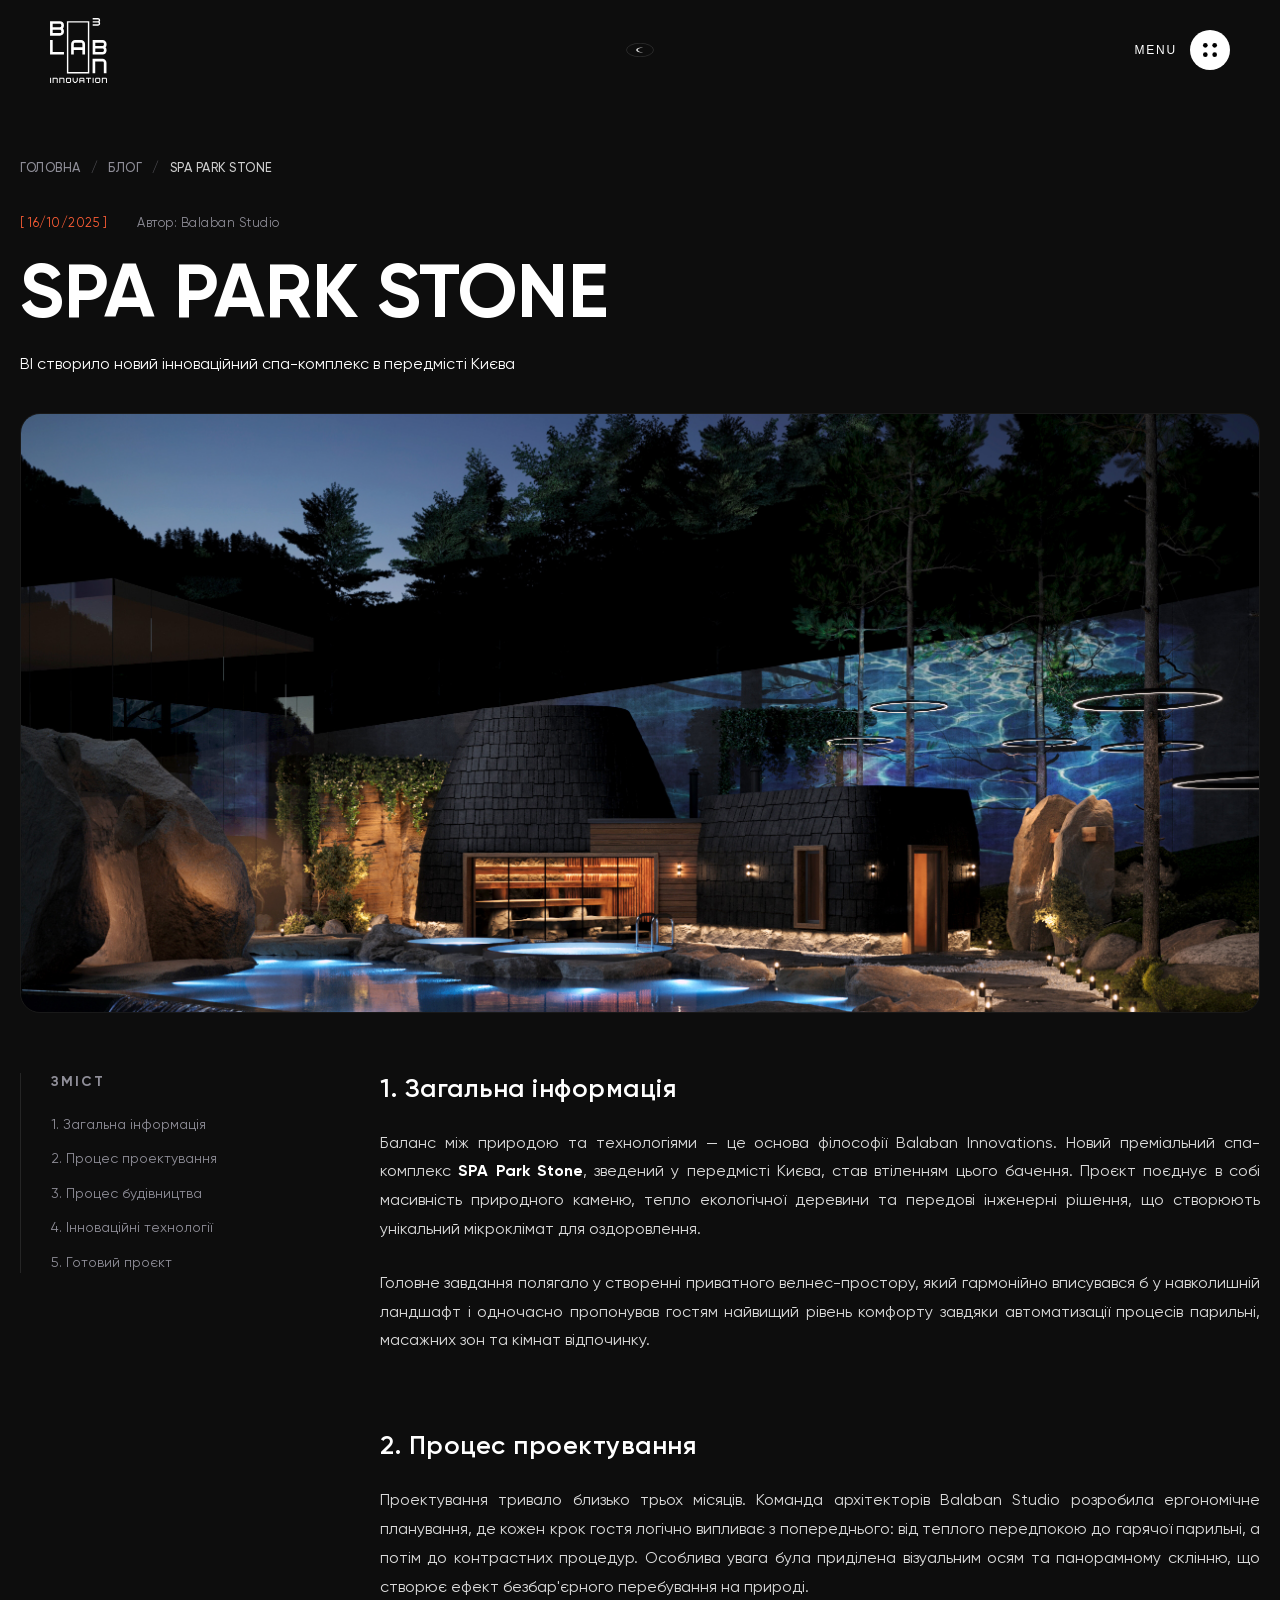
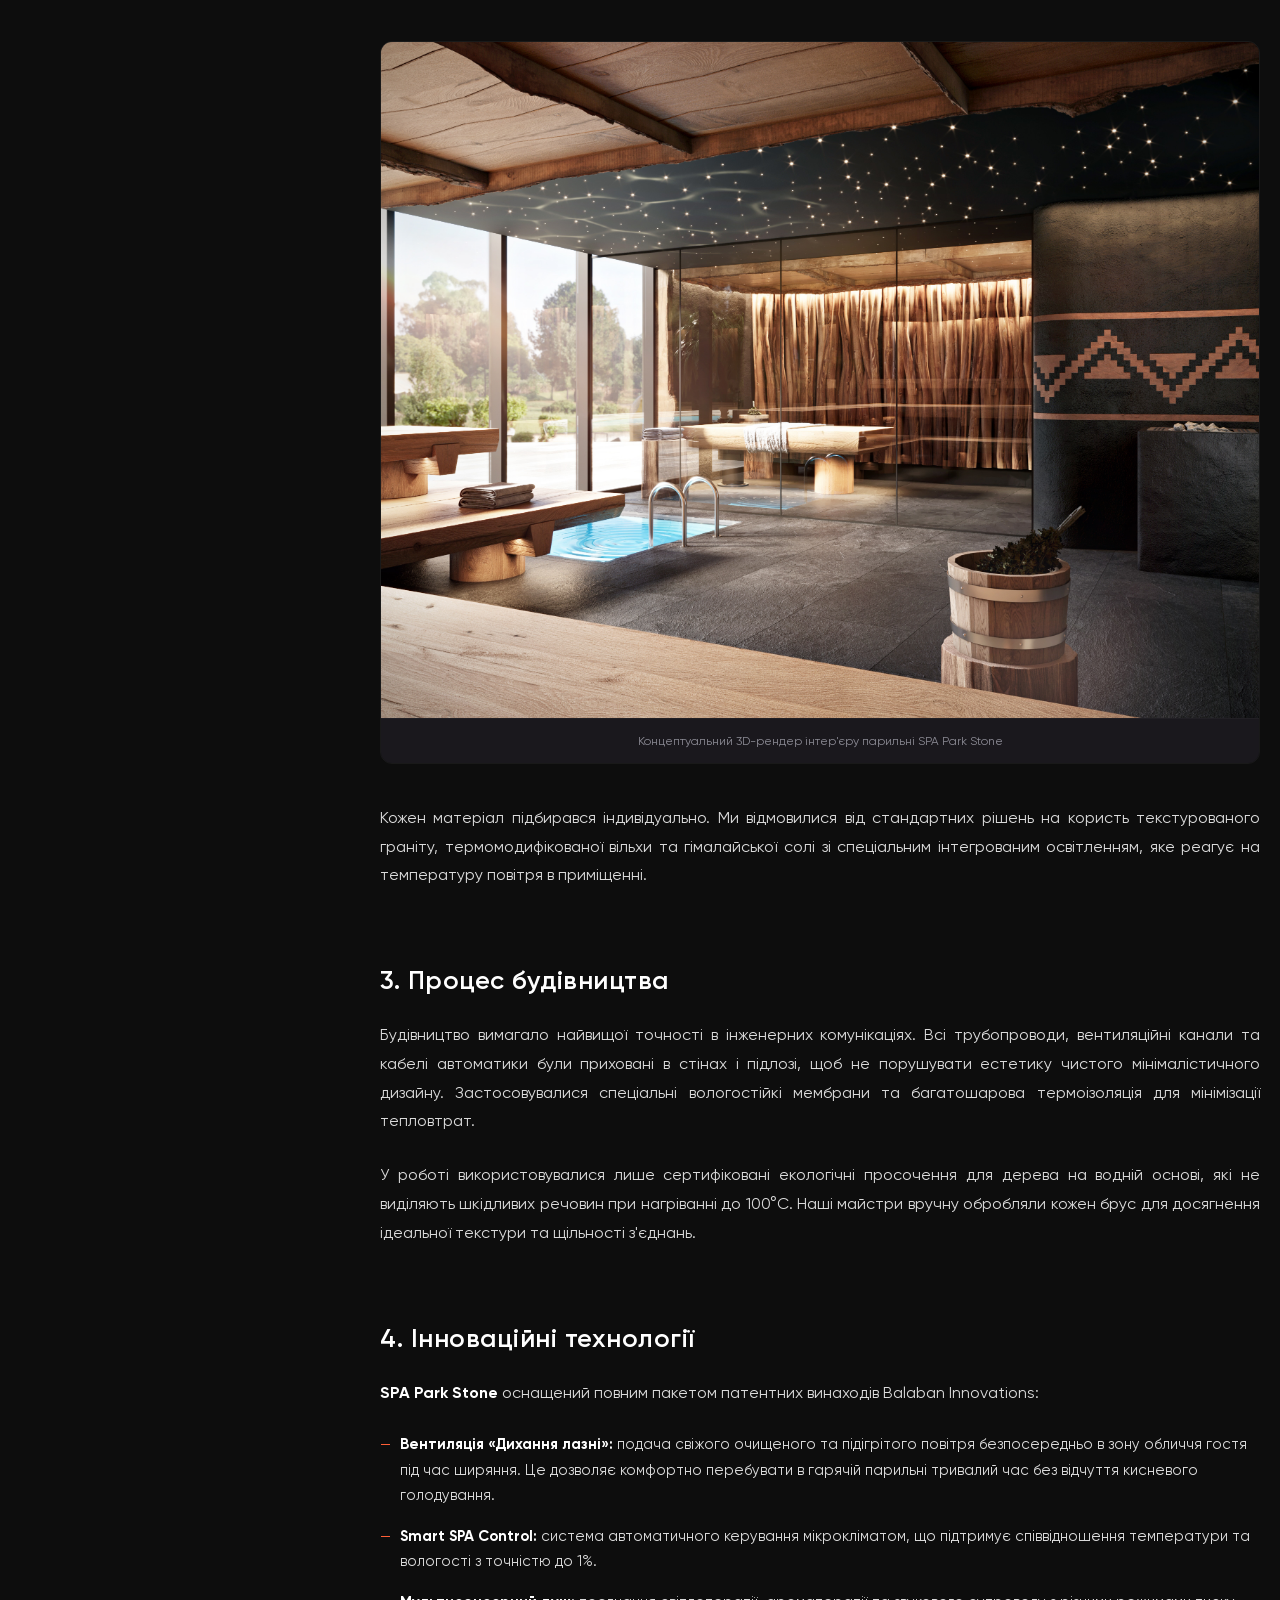
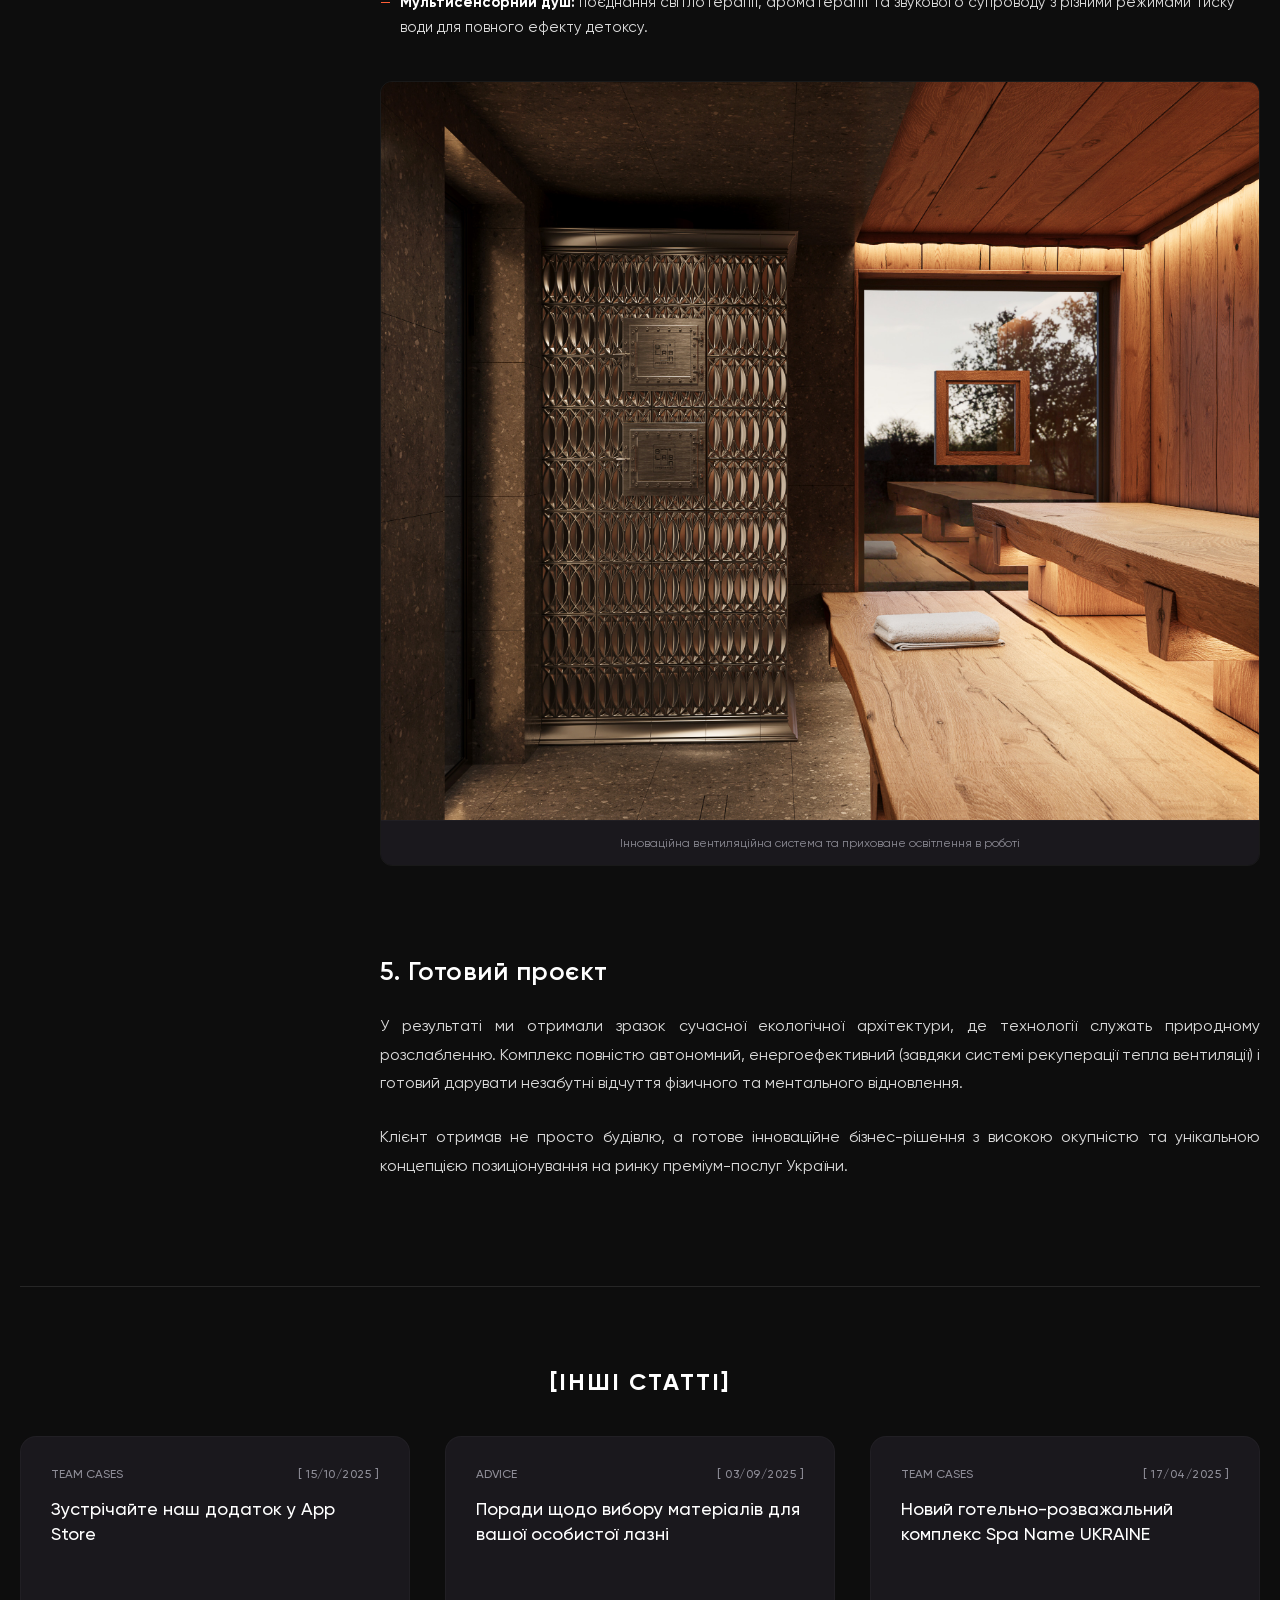
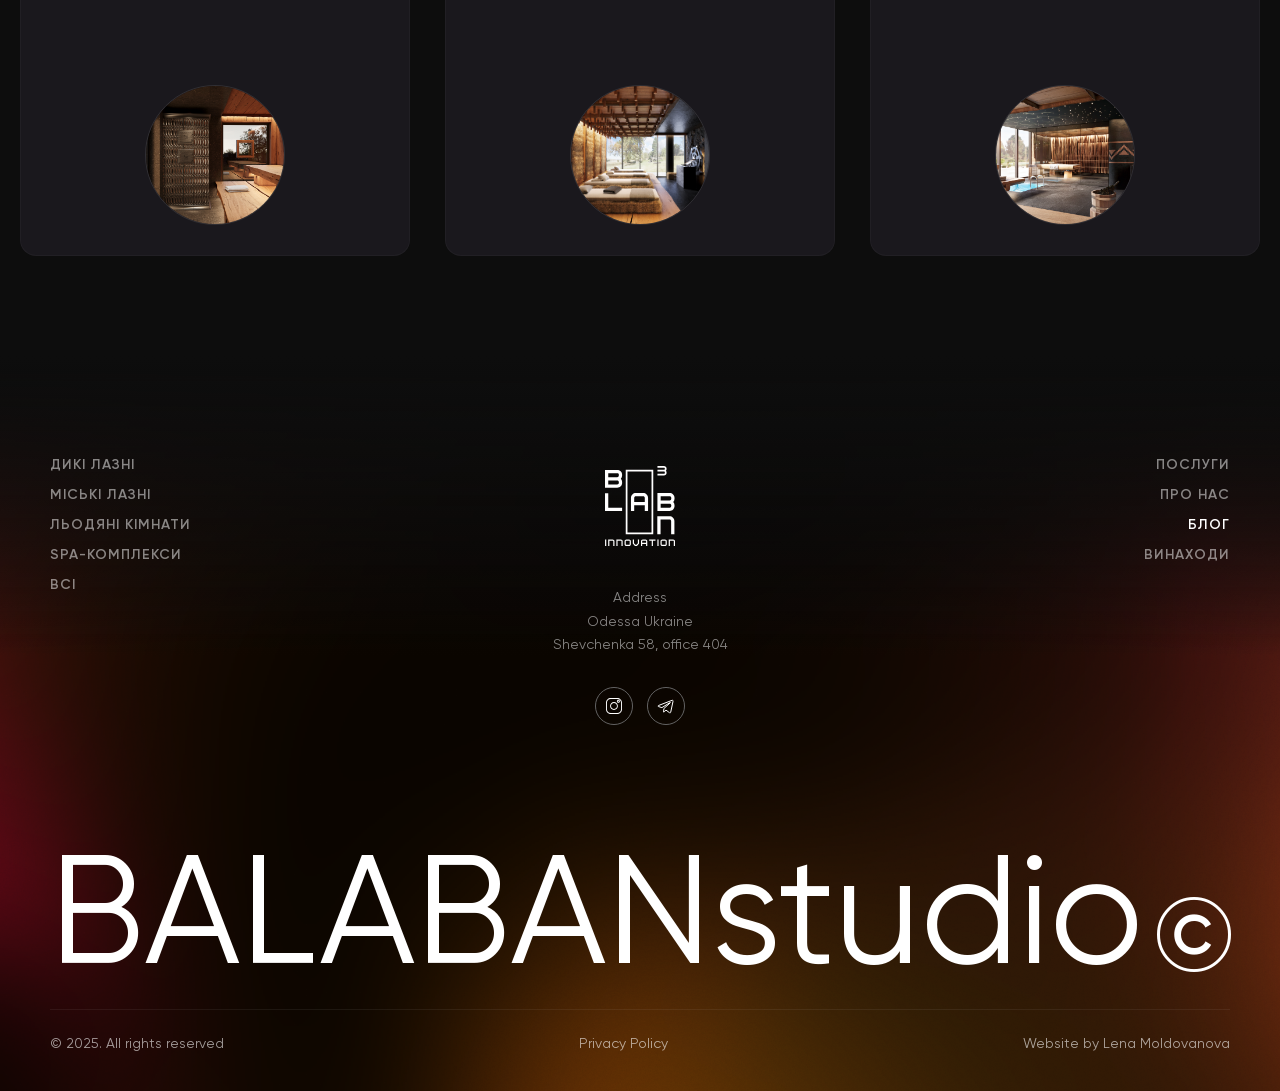
==== commit 16492488: "Redesign mobile hero & mission to match MAIN PAGE_360 - Hero becomes a vertical flow on mobile (≤768" ====
--- a/article.html
+++ b/article.html
@@ -16,7 +16,7 @@
     <link href="https://fonts.googleapis.com/css2?family=Manrope:wght@200..800&family=Playfair+Display:ital,wght@0,400..900;1,400..900&display=swap" rel="stylesheet">
     
     <!-- Custom CSS -->
-    <link rel="stylesheet" href="index.css?v=1.0.5">
+    <link rel="stylesheet" href="index.css?v=1.0.6">
 </head>
 <body class="dark-theme">
 
--- a/index.css
+++ b/index.css
@@ -849,6 +849,11 @@
     text-shadow: 0 10px 30px rgba(0,0,0,0.5);
 }
 
+/* Wrapper is transparent on desktop so children keep absolute positioning */
+.hero-plus-row {
+    display: contents;
+}
+
 .hero-add-left,
 .hero-add-right {
     position: absolute;
@@ -2401,78 +2406,167 @@
 @media (max-width: 768px) {
     .section-hero {
         height: auto;
-        min-height: 100dvh;
-        padding-bottom: 40px;
+        min-height: auto;
+        padding: 100px 20px 30px;
+        justify-content: flex-start;
         overflow: visible;
     }
 
     .main-header {
         padding: 0 20px;
     }
-    
+
     .main-header .header-container {
         height: 70px;
     }
-    
+
     .main-header.scrolled .header-container {
         height: 60px;
     }
-    
+
+    /* Clean dark hero backdrop on mobile */
+    .hero-bg-img {
+        opacity: 0.16;
+    }
+
+    .grid-diagonals,
+    .grid-line-vertical,
+    .grid-line-horizontal.accordion-top {
+        display: none;
+    }
+
+    .grid-bracket {
+        top: 86px;
+        left: 20px;
+        right: 20px;
+        height: 24px;
+    }
+
+    /* Title + subtitle flow at top */
     .hero-title-container {
-        top: 130px;
-        left: 20px;
+        position: static;
+        order: 1;
+        top: auto;
+        left: auto;
         transform: none;
-        text-align: left;
-        width: auto;
-    }
-    
+        text-align: center;
+        width: 100%;
+        margin-top: 16px;
+    }
+
+    .hero-title {
+        font-size: clamp(40px, 13vw, 60px);
+        line-height: 1.0;
+        letter-spacing: 1.5px;
+    }
+
     .hero-center-desc {
-        width: 90%;
-        top: 250px;
-    }
-    
+        position: static;
+        order: 2;
+        top: auto;
+        left: auto;
+        transform: none;
+        width: 100%;
+        margin: 16px auto 0;
+        text-align: center;
+    }
+
+    /* Plus decorator row */
+    .hero-plus-row {
+        display: flex;
+        order: 3;
+        justify-content: space-between;
+        align-items: center;
+        width: 100%;
+        margin: 26px 0 22px;
+    }
+
+    .hero-add-left,
+    .hero-add-right {
+        display: block !important;
+        position: static;
+        top: auto;
+        left: auto;
+        right: auto;
+        transform: none;
+        width: 20px;
+        height: 20px;
+    }
+
     .bg-plan-container,
     .bg-plan-wrapper {
         display: none !important;
     }
 
-    .hero-add-left,
-    .hero-add-right {
-        display: none !important;
-    }
-
     .menu-overlay {
         padding: 70px 30px 40px 30px;
     }
 
-    /* Hero accordion converts to scrollable flex list on smaller screens */
+    /* Accordion as compact stacked cards */
     .hero-accordion-container {
+        order: 4;
         flex-direction: column;
         height: auto;
-        gap: 10px;
+        gap: 12px;
+        width: 100%;
+        max-width: none;
         background: none;
     }
-    
+
     .accordion-col {
         width: 100%;
         max-width: none;
-        height: 75px;
-        flex-direction: row;
-        align-items: center;
-        justify-content: flex-start;
-        padding: 20px;
-        border-radius: 0;
-    }
-    
-    .accordion-col::before,
+        min-height: 70px;
+        height: auto;
+        flex: none;
+        flex-direction: column;
+        align-items: stretch;
+        justify-content: center;
+        padding: 22px 26px;
+        border-radius: 4px;
+        background-color: var(--bg-card);
+    }
+
     .accordion-col::after,
     .accordion-col.active::before,
     .accordion-col.active::after {
         display: none !important;
     }
 
+    /* small dark notch on the left edge */
+    .accordion-col::before {
+        display: block !important;
+        content: '';
+        position: absolute;
+        left: -1px;
+        top: 50%;
+        transform: translateY(-50%);
+        width: 14px;
+        height: 22px;
+        background-image: none;
+        background-color: var(--bg-dark);
+        opacity: 1;
+        z-index: 4;
+    }
+
+    .col-content-wrapper {
+        position: relative;
+        display: flex;
+        flex-direction: row;
+        justify-content: center;
+        align-items: center;
+        width: 100%;
+        height: auto;
+        padding: 0 38px;
+        gap: 0;
+    }
+
     .plus-icon-container {
         display: flex !important;
+        position: absolute;
+        right: 0;
+        top: 50%;
+        transform: translateY(-50%);
         width: 30px;
         height: 30px;
         justify-content: center;
@@ -2480,68 +2574,106 @@
     }
 
     .accordion-icon {
-        width: 30px !important;
-        height: 30px !important;
+        width: 26px !important;
+        height: 26px !important;
     }
 
     .dot-indicator {
         display: none !important;
     }
-    
-    .accordion-col.active {
-        height: 250px;
-        flex: none;
-        flex-direction: column;
-        align-items: flex-start;
-        justify-content: space-between;
-    }
-    
-    .col-content-wrapper {
-        display: flex;
-        flex-direction: row-reverse;
-        justify-content: space-between;
-        width: 100%;
-        height: auto;
-        align-items: center;
-        gap: 20px;
-    }
-    
-    .accordion-col.active .col-content-wrapper {
-        width: 100%;
-        justify-content: space-between;
-    }
-    
+
     .col-title-rotate {
         transform: none !important;
         margin: 0;
-    }
-    
+        text-align: center;
+    }
+
     .col-title-rotate h2 {
-        font-size: 18px;
-    }
-    
-    .dot-indicator {
-        margin-left: auto;
-    }
-    
+        font-size: 13px;
+        font-weight: 600;
+        letter-spacing: 0.8px;
+    }
+
+    .accordion-col.active {
+        height: auto;
+        min-height: 70px;
+        flex: none;
+        flex-direction: column;
+        align-items: stretch;
+        justify-content: center;
+    }
+
+    .accordion-col.active .col-content-wrapper {
+        width: 100%;
+        justify-content: center;
+    }
+
+    /* collapse hidden details so cards stay compact until tapped */
     .col-expanded-details {
         position: relative;
-        bottom: 0;
-        left: 0;
-        right: 0;
-        margin-top: 20px;
+        width: 100%;
+        max-height: 0;
+        overflow: hidden;
+        margin-top: 0;
         opacity: 0;
-        transform: translateY(10px);
+        transform: none;
         pointer-events: none;
-        transition: opacity 0.3s ease, transform 0.3s ease;
-    }
-    
+        transition: max-height 0.45s ease, opacity 0.3s ease, margin-top 0.3s ease;
+    }
+
     .accordion-col.active .col-expanded-details {
+        max-height: 280px;
         opacity: 1;
-        transform: translateY(0);
+        margin-top: 16px;
         pointer-events: auto;
     }
-    
+
+    /* Mission: left heading + down arrow, right heading below (matches 360 design) */
+    .mission-wrapper {
+        display: grid;
+        grid-template-columns: 1fr auto;
+        grid-template-areas:
+            "left arrow"
+            "right right";
+        gap: 60px 18px;
+        align-items: start;
+        text-align: left;
+    }
+
+    .mission-left {
+        grid-area: left;
+    }
+
+    .mission-right {
+        grid-area: right;
+    }
+
+    .section-heading.text-left {
+        text-align: left;
+    }
+
+    .section-heading.text-right {
+        text-align: right;
+    }
+
+    .mission-center-vector {
+        grid-area: arrow;
+        flex: none;
+        width: 40px;
+        max-width: 40px;
+        height: 56px;
+        margin: 10px 0 0;
+        display: flex;
+        align-items: flex-start;
+        justify-content: center;
+    }
+
+    .mission-center-vector img {
+        width: 56px;
+        transform: rotate(90deg);
+        transform-origin: top center;
+    }
+
     /* Synapse Hotspots */
     .section-synapse {
         height: 600px;
@@ -2635,16 +2767,12 @@
     }
     
     /* Hero */
-    .hero-title {
-        font-size: 36px;
-    }
-    
     .accordion-col {
-        padding: 15px;
-    }
-    
+        padding: 20px 22px;
+    }
+
     .col-title-rotate h2 {
-        font-size: 15px;
+        font-size: 14px;
     }
     
     /* Synapse */
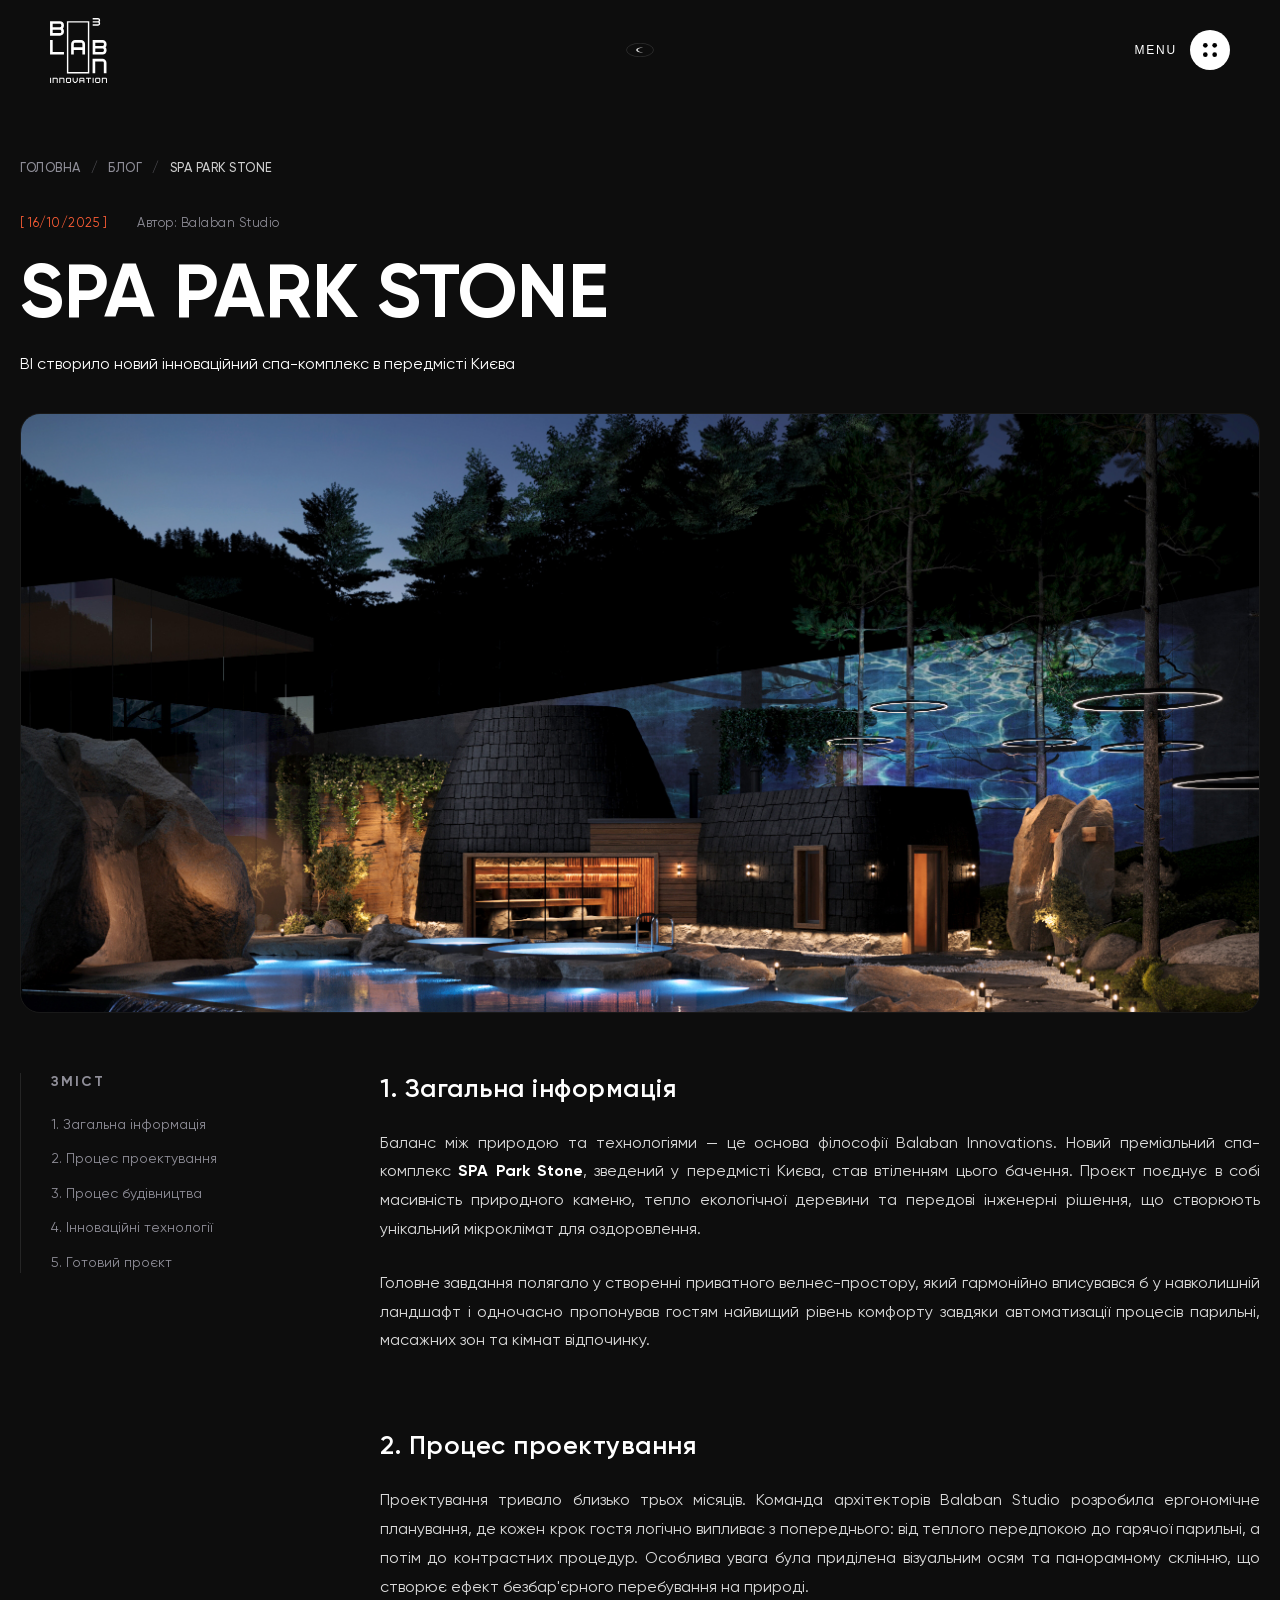
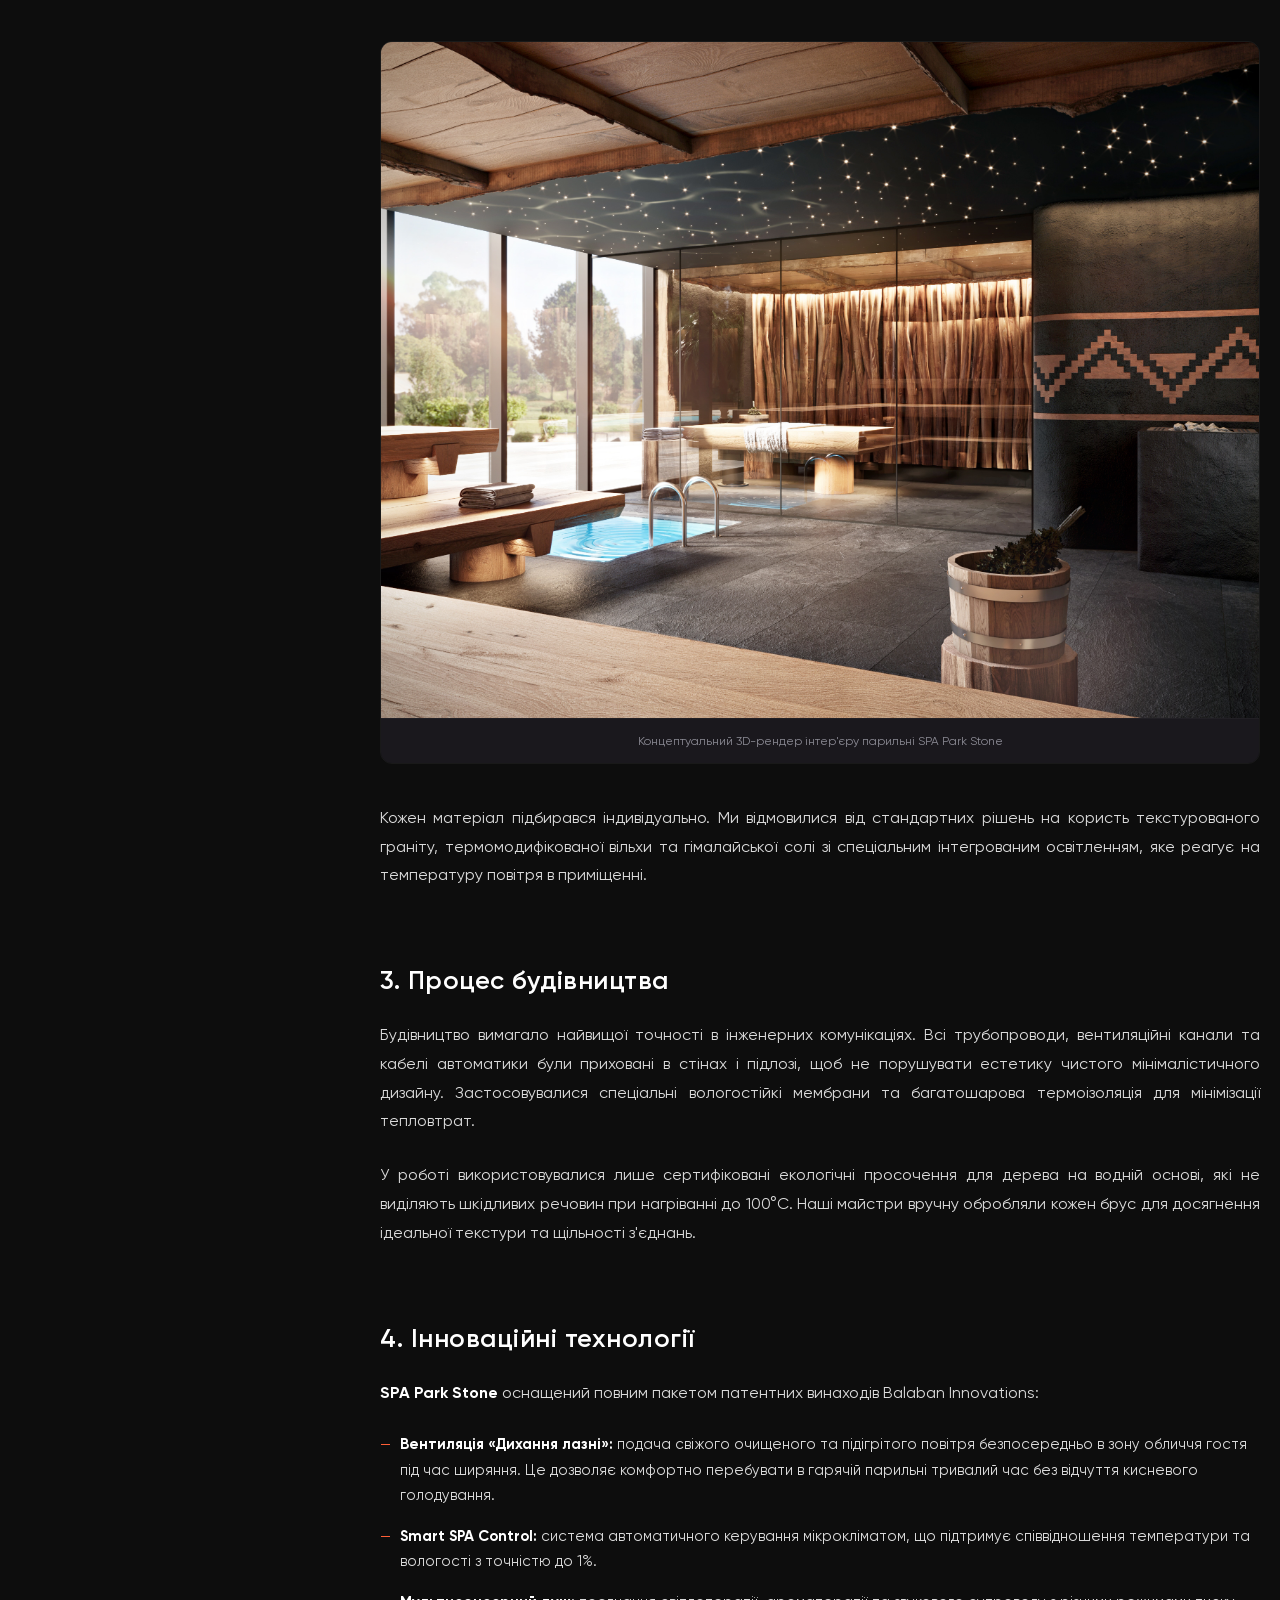
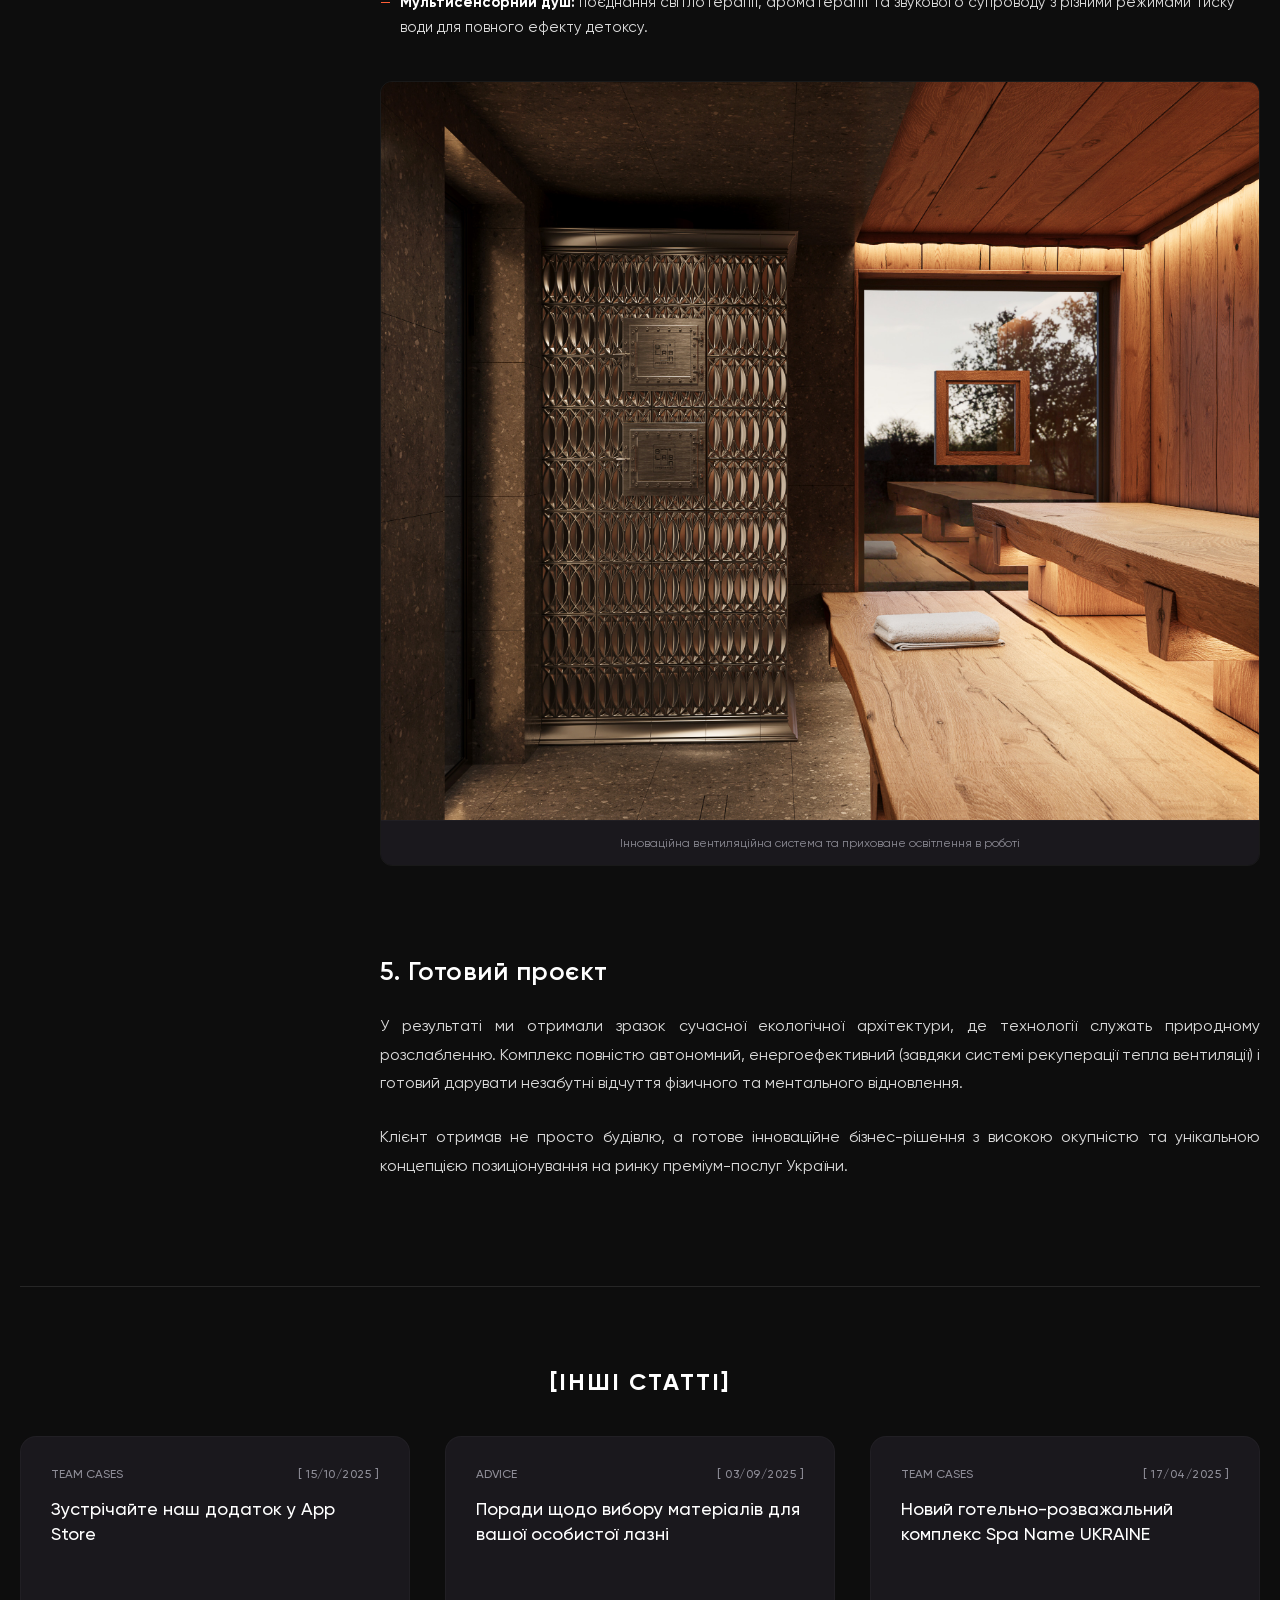
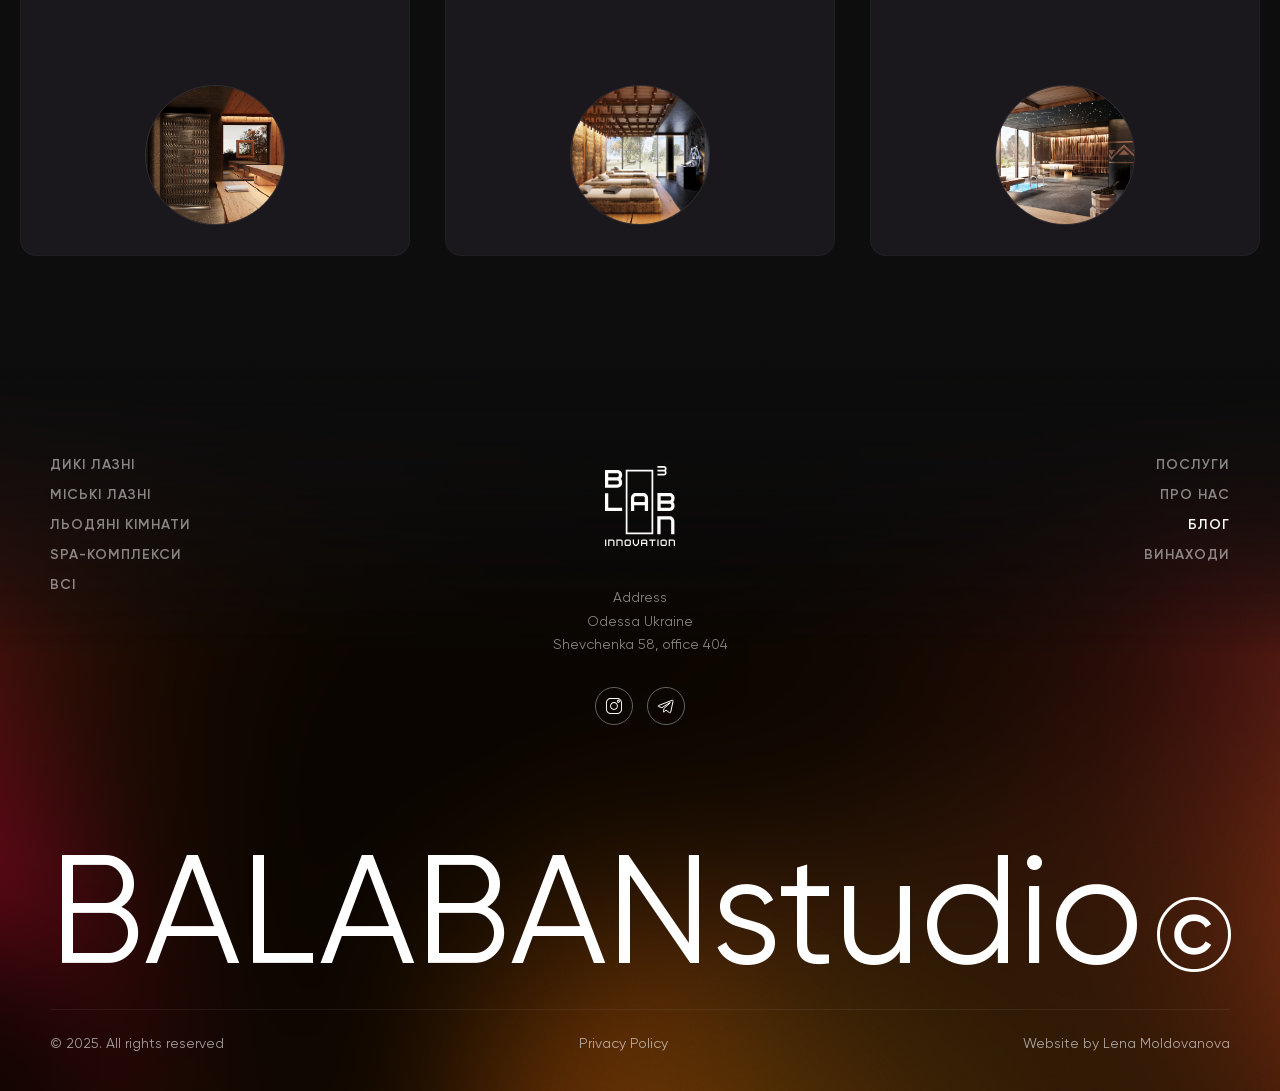
==== commit daf755d4: "Fix mobile footer spacing and overflow - Big "BALABAN studio©" wordmark stacked vertically and cente" ====
--- a/article.html
+++ b/article.html
@@ -16,7 +16,7 @@
     <link href="https://fonts.googleapis.com/css2?family=Manrope:wght@200..800&family=Playfair+Display:ital,wght@0,400..900;1,400..900&display=swap" rel="stylesheet">
     
     <!-- Custom CSS -->
-    <link rel="stylesheet" href="index.css?v=1.0.6">
+    <link rel="stylesheet" href="index.css?v=1.0.7">
 </head>
 <body class="dark-theme">
 
--- a/index.css
+++ b/index.css
@@ -2836,32 +2836,55 @@
     /* Footer */
     .main-footer {
         height: auto;
-        padding: 60px 20px 20px 20px;
-        gap: 40px;
-    }
-    
+        padding: 56px 24px 28px 24px;
+    }
+
     .footer-grid {
         grid-template-columns: 1fr;
-        gap: 30px;
-    }
-    
+        gap: 44px;
+    }
+
+    .footer-center-col {
+        gap: 22px;
+        padding-bottom: 8px;
+    }
+
+    .footer-links-col {
+        align-items: center;
+        gap: 16px;
+    }
+
+    .footer-links-col.align-left,
     .footer-links-col.align-right {
-        align-items: flex-start;
-    }
-    
+        align-items: center;
+    }
+
+    .footer-branding-big {
+        flex-direction: column;
+        align-items: center;
+        justify-content: center;
+        gap: 0;
+        margin-top: 56px;
+        margin-bottom: 40px;
+    }
+
     .serif-brand-text,
     .serif-studio-text {
-        font-size: 50px;
-    }
-    
+        font-size: 56px;
+        justify-content: center;
+    }
+
     .copyright-symbol {
         font-size: 30px;
-    }
-    
+        margin-left: 8px;
+    }
+
     .footer-bottom-row {
         flex-direction: column;
-        gap: 15px;
-        text-align: left;
+        gap: 12px;
+        text-align: center;
+        align-items: center;
+        padding-top: 28px;
     }
 }
 
